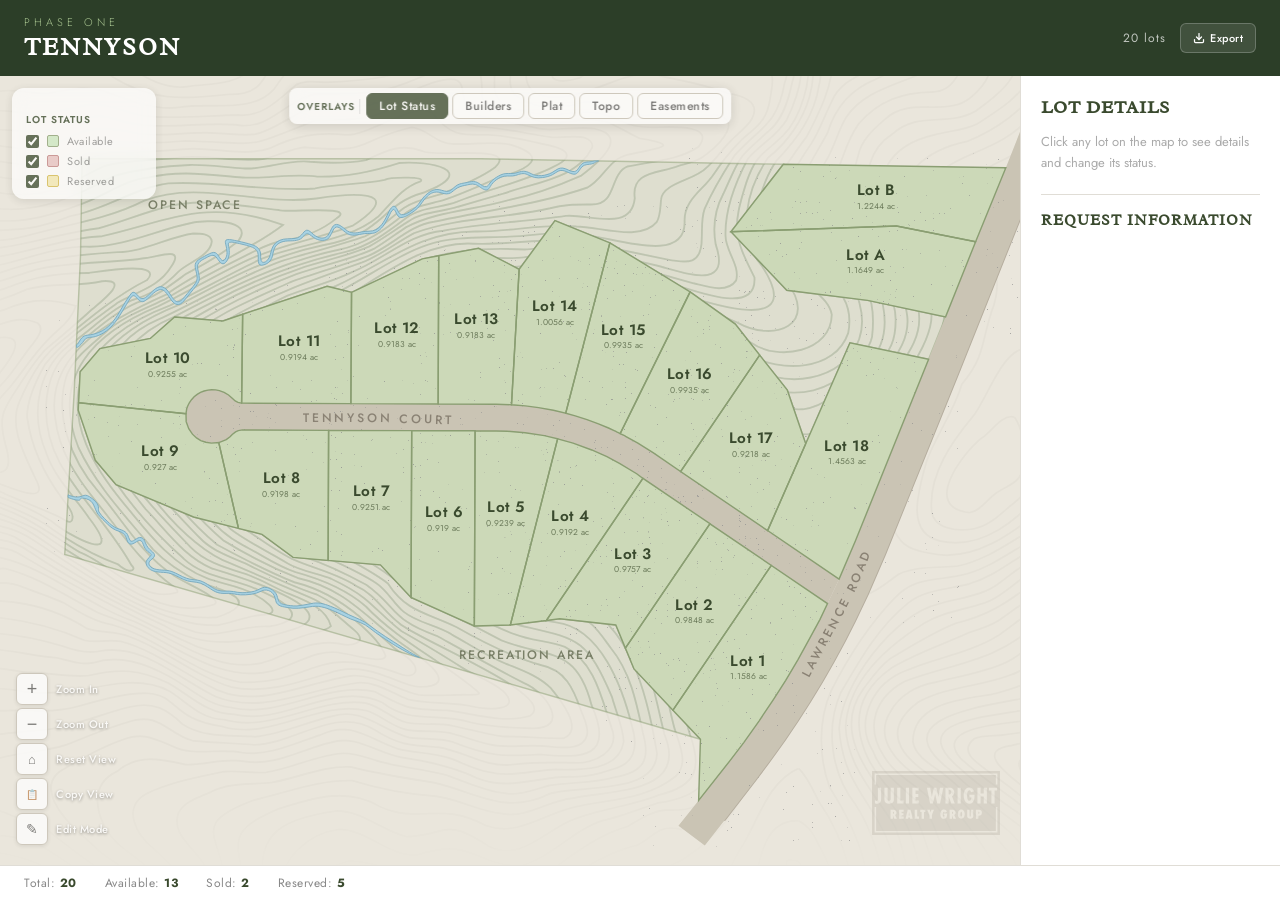
==== public/index.html @ 975196a0 "Move runtime files into public/, rename to index.html - All served files relocated to public/ (index" ====
<!DOCTYPE html>
<html lang="en">
<head>
<meta charset="UTF-8">
<meta name="viewport" content="width=device-width, initial-scale=1.0">
<title>Tennyson — Phase One</title>
<style id="map-styles"></style>
<style>
  @import url('https://fonts.googleapis.com/css2?family=Radley:ital@0;1&family=Jost:wght@300;400;500;600&display=swap');

  :root {
    --jwrg-primary: #3a4a2e;
    --jwrg-error: #dc2626;
    --jwrg-radius: 6px;
    --jwrg-font: 'Jost', sans-serif;
    --jwrg-display: 'Radley', serif;
  }
  * { margin: 0; padding: 0; box-sizing: border-box; }

  body {
    background: #f5f1eb;
    font-family: 'Jost', sans-serif;
    height: 100vh;
    display: flex;
    flex-direction: column;
    overflow: hidden;
  }

  header {
    background: #2c3e28;
    color: #fff;
    padding: 14px 24px;
    display: flex;
    align-items: center;
    justify-content: space-between;
    flex-shrink: 0;
    box-shadow: 0 2px 12px rgba(0,0,0,0.2);
  }
  header h2 {
    font-family: 'Jost', sans-serif;
    font-weight: 300;
    font-size: 11px;
    letter-spacing: 4px;
    color: #a8c490;
    text-transform: uppercase;
    margin-bottom: 2px;
  }
  header h1 {
    font-family: 'Radley', serif;
    font-weight: 700;
    font-size: 24px;
    letter-spacing: 2px;
    text-transform: uppercase;
  }
  header .meta {
    font-size: 12px;
    opacity: 0.7;
    letter-spacing: 1px;
  }

  .map-toolbar,
  #builder-legend,
  .zoom-controls,
  #plat-controls,
  #topo-controls {
    opacity: 0.75;
    transition: opacity 0.2s;
  }
  .map-toolbar:hover,
  #builder-legend:hover,
  .zoom-controls:hover,
  #plat-controls:hover,
  #topo-controls:hover {
    opacity: 1;
  }

  .map-toolbar {
    position: absolute;
    top: 12px;
    left: 50%;
    transform: translateX(-50%);
    display: flex;
    gap: 6px;
    align-items: center;
    background: rgba(255,255,255,0.92);
    backdrop-filter: blur(8px);
    -webkit-backdrop-filter: blur(8px);
    border-radius: 8px;
    padding: 5px 8px;
    gap: 4px;
    box-shadow: 0 2px 12px rgba(0,0,0,0.18);
    z-index: 10;
    white-space: nowrap;
  }
  .toolbar-title {
    font-size: 10px;
    font-weight: 600;
    letter-spacing: 1px;
    text-transform: uppercase;
    color: #3a4a2e;
    padding-right: 4px;
    border-right: 1px solid #ddd;
    margin-right: 2px;
  }
  .map-toolbar-sep {
    width: 1px;
    height: 20px;
    background: #ddd;
    margin: 0 2px;
  }
  .btn {
    padding: 3px 12px;
    border-radius: 6px;
    border: 1.5px solid #c5bfb2;
    background: #fff;
    cursor: pointer;
    font-size: 12px;
    font-weight: 500;
    font-family: 'Jost', sans-serif;
    letter-spacing: 0.5px;
    transition: all 0.15s;
    color: #555;
  }
  .btn:hover { border-color: #3a4a2e; color: #3a4a2e; }
  .btn.active { background: #3a4a2e; color: #fff; border-color: #3a4a2e; }
  .legend {
    display: flex;
    gap: 14px;
    margin-left: auto;
    align-items: center;
  }
  .legend-item {
    display: flex;
    align-items: center;
    gap: 5px;
    font-size: 11px;
    color: #888;
    letter-spacing: 0.5px;
  }
  .swatch {
    width: 14px;
    height: 14px;
    border-radius: 3px;
    border: 1px solid rgba(0,0,0,0.15);
    display: block;
    flex-shrink: 0;
  }

  .main { display: flex; flex: 1; overflow: hidden; height: 100vh; }

  .map-wrap {
    flex: 1;
    overflow: hidden;
    position: relative;
    background: #eae6dc;
  }
  svg#map-svg {
    display: block;
    width: 100%;
    height: 100%;
    cursor: grab;
  }
  svg#map-svg:active { cursor: grabbing; }


  .info-panel {
    width: 260px;
    background: #fff;
    border-left: 1px solid #e0ddd6;
    padding: 20px;
    overflow-y: auto;
    flex-shrink: 0;
  }
  .panel-title {
    font-family: 'Radley', serif;
    font-size: 18px;
    font-weight: 700;
    color: #3a4a2e;
    margin-bottom: 14px;
    letter-spacing: 1px;
    text-transform: uppercase;
  }
  .placeholder { color: #aaa; font-size: 13px; line-height: 1.6; }
  .lot-info { display: none; }
  .lot-info.show { display: block; }
  .info-row {
    display: flex;
    justify-content: space-between;
    align-items: center;
    padding: 8px 0;
    border-bottom: 1px solid #f0ede8;
    font-size: 13px;
  }
  .info-key { color: #999; font-size: 11px; text-transform: uppercase; letter-spacing: 1px; }
  .info-value { font-weight: 600; color: #3a4a2e; }
  .status-badge {
    display: inline-block;
    padding: 4px 12px;
    border-radius: 20px;
    font-size: 11px;
    font-weight: 600;
    margin: 12px 0;
    letter-spacing: 1px;
    text-transform: uppercase;
  }
  .badge-available { background: #d4edda; color: #1a6030; border: 1px solid #8a9e72; }
  .badge-sold { background: #f0d0d0; color: #7a1010; border: 1px solid #c08080; }
  .badge-reserved { background: #fff3cd; color: #7a5c00; border: 1px solid #d4b84a; }
  .status-btns { display: flex; gap: 6px; margin-top: 14px; flex-wrap: wrap; }
  .status-btn {
    padding: 6px 14px;
    font-size: 11px;
    cursor: pointer;
    border-radius: 16px;
    font-weight: 600;
    font-family: 'Jost', sans-serif;
    letter-spacing: 0.5px;
    transition: all 0.12s;
  }
  .status-btn-available { background: #d4edda; border: 1.5px solid #8a9e72; color: #1a6030; }
  .status-btn-available:hover { background: #b0d8b0; }
  .status-btn-sold { background: #f0d0d0; border: 1.5px solid #c08080; color: #7a1010; }
  .status-btn-sold:hover { background: #e0a0a0; }
  .status-btn-reserved { background: #fff3cd; border: 1.5px solid #d4b84a; color: #7a5c00; }
  .status-btn-reserved:hover { background: #f0e090; }

  .stats-bar {
    background: #fff;
    border-top: 1px solid #e0ddd6;
    padding: 8px 24px;
    display: flex;
    gap: 28px;
    font-size: 12px;
    color: #888;
    flex-shrink: 0;
    letter-spacing: 0.5px;
  }
  .stat-num { font-weight: 700; color: #3a4a2e; }

  .zoom-controls {
    position: absolute;
    bottom: 20px;
    left: 16px;
    display: flex;
    flex-direction: column;
    gap: 3px;
    z-index: 10;
  }
  .zoom-row {
    display: flex;
    align-items: center;
    gap: 8px;
  }
  .zoom-btn {
    width: 32px;
    height: 32px;
    border-radius: 6px;
    border: 1px solid #c5bfb2;
    background: #fff;
    font-size: 18px;
    cursor: pointer;
    display: flex;
    align-items: center;
    justify-content: center;
    box-shadow: 0 1px 4px rgba(0,0,0,0.12);
    color: #555;
    flex-shrink: 0;
  }
  .zoom-btn { transition: background 0.12s, border-color 0.12s, transform 0.1s; }
  .zoom-btn:hover { background: #f0f4e8; border-color: #3a4a2e; color: #3a4a2e; }
  .zoom-btn:active { transform: scale(0.85); }
  .zoom-lbl {
    font-family: 'Jost', sans-serif;
    font-size: 11px;
    font-weight: 500;
    letter-spacing: 0.5px;
    color: #fff;
    text-shadow: 0 1px 3px rgba(0,0,0,0.5);
    pointer-events: none;
    white-space: nowrap;
  }

  /* ── Edit mode UI buttons (HTML context only) ───────────────────── */
  #pick-elem-btn.active { background: #5a3a8e; border-color: #5a3a8e; color: #fff; }
  #edit-btn.active { background: #3a4a2e; border-color: #3a4a2e; color: #fff; }

  #edit-tools {
    display: none;
    position: absolute;
    top: 80px;
    right: 16px;
    background: rgba(255,255,255,0.97);
    border-radius: 8px;
    padding: 11px 13px;
    box-shadow: 0 2px 14px rgba(0,0,0,0.15);
    font-family: 'Jost', sans-serif;
    font-size: 11px;
    width: 168px;
    z-index: 20;
  }
  #edit-tools.open { display: block; }
  .edit-tools-title {
    font-size: 10px;
    font-weight: 600;
    letter-spacing: 1.5px;
    text-transform: uppercase;
    color: #3a4a2e;
    margin-bottom: 7px;
  }
  .edit-hint {
    color: #888;
    line-height: 1.5;
    margin-bottom: 9px;
    font-size: 10.5px;
  }
  .edit-hint b { color: #555; font-weight: 600; }
  .edit-tool-btn {
    width: 100%;
    margin-top: 5px;
    padding: 5px;
    font-size: 11px;
    cursor: pointer;
    border-radius: 4px;
    font-family: 'Jost', sans-serif;
    font-weight: 500;
    letter-spacing: 0.3px;
    border: 1px solid #c5bfb2;
    background: #f5f1eb;
    color: #444;
  }
  .edit-tool-btn:hover { background: #ede8e0; }
  .edit-tool-btn.primary { background: #3a4a2e; color: #fff; border-color: #3a4a2e; }
  .edit-tool-btn.primary:hover { background: #2c3e28; }

  /* CSS editor floating panel */
  #css-editor-panel {
    display: none;
    position: fixed;
    top: 16px;
    right: 204px;
    width: 340px;
    max-height: calc(100vh - 32px);
    overflow-y: auto;
    background: rgba(255,255,255,0.97);
    border-radius: 8px;
    padding: 12px 14px;
    box-shadow: 0 2px 16px rgba(0,0,0,0.18);
    font-family: 'Jost', sans-serif;
    font-size: 11px;
    z-index: 25;
    flex-direction: column;
    gap: 8px;
  }
  #css-editor-panel.open { display: flex; }
  #css-editor-panel .panel-header {
    display: flex;
    justify-content: space-between;
    align-items: center;
  }
  #css-editor-panel .panel-close-btn {
    background: none; border: none; cursor: pointer;
    font-size: 18px; color: #999; padding: 0; line-height: 1;
  }
  #css-editor-panel .panel-close-btn:hover { color: #333; }
  /* ── Syntax-highlighted code editor (overlay technique) ─────────── */
  .code-editor-wrap {
    position: relative;
    border: 1px solid #c5bfb2;
    border-radius: 4px;
    background: #faf9f6;
  }
  .code-editor-wrap:focus-within { border-color: #3a4a2e; background: #fff; }
  .code-highlight {
    position: absolute;
    top: 0; left: 0; right: 0; bottom: 0;
    font-family: 'Courier New', monospace;
    font-size: 11px;
    line-height: 1.5;
    white-space: pre-wrap;
    word-wrap: break-word;
    overflow-wrap: break-word;
    overflow: hidden;
    pointer-events: none;
    box-sizing: border-box;
    color: #333;
    border-radius: 4px;
    z-index: 0;
  }
  #css-editor-highlight    { padding: 7px; }
  #elem-style-highlight    { padding: 5px 6px; }
  #css-editor-ta {
    font-family: 'Courier New', monospace;
    font-size: 11px;
    padding: 7px;
    resize: none;
    overflow: hidden;
    color: transparent;
    caret-color: #333;
    background: transparent;
    border: none;
    outline: none;
    line-height: 1.5;
    min-height: 260px;
    width: 100%;
    box-sizing: border-box;
    position: relative;
    z-index: 1;
  }
  #css-editor-ta::placeholder,
  .elem-field-ta::placeholder { color: #aaa; }
  #css-editor-panel .panel-actions { display: flex; gap: 5px; }
  #css-editor-panel .panel-actions .edit-tool-btn { flex: 1; margin-top: 0; }

  /* Element style popover */
  #elem-style-popover {
    display: none;
    position: fixed;
    background: rgba(255,255,255,0.97);
    border-radius: 8px;
    padding: 10px 12px;
    box-shadow: 0 2px 16px rgba(0,0,0,0.22);
    font-family: 'Jost', sans-serif;
    font-size: 11px;
    z-index: 30;
    width: 290px;
    gap: 7px;
    flex-direction: column;
  }
  #elem-style-popover.open { display: flex; }
  #elem-style-popover .popover-header {
    display: flex; justify-content: space-between; align-items: center;
  }
  #elem-style-popover .popover-tag {
    font-size: 10px; font-weight: 600; letter-spacing: 1px;
    text-transform: uppercase; color: #3a4a2e;
  }
  #elem-style-popover .popover-close {
    background: none; border: none; cursor: pointer;
    font-size: 18px; color: #999; padding: 0; line-height: 1;
  }
  #elem-style-popover .popover-close:hover { color: #333; }
  .elem-field-row {
    display: flex;
    align-items: center;
    gap: 6px;
  }
  .elem-field-row--top { align-items: flex-start; }
  .elem-field-lbl {
    font-size: 10px; font-weight: 600; color: #888; font-family: monospace;
    width: 30px; flex-shrink: 0; text-align: right;
  }
  .elem-field-input {
    flex: 1;
    font-family: 'Courier New', monospace;
    font-size: 11px;
    border: 1px solid #c5bfb2;
    border-radius: 4px;
    padding: 4px 6px;
    color: #333;
    background: #faf9f6;
    box-sizing: border-box;
    min-width: 0;
  }
  .elem-field-input:focus { outline: none; border-color: #3a4a2e; background: #fff; }
  .elem-field-ta {
    flex: 1;
    font-family: 'Courier New', monospace;
    font-size: 11px;
    padding: 5px 6px;
    resize: none;
    overflow: hidden;
    min-height: 56px;
    color: transparent;
    caret-color: #333;
    line-height: 1.5;
    background: transparent;
    border: none;
    outline: none;
    box-sizing: border-box;
    min-width: 0;
    position: relative;
    z-index: 1;
    width: 100%;
  }
  #elem-style-popover .panel-actions { display: flex; gap: 5px; }
  #elem-style-popover .panel-actions .edit-tool-btn { flex: 1; margin-top: 0; }

  /* ── Per-class CSS editors in style popover ─────────────────────── */
  #elem-cls-editors { display: flex; flex-direction: column; gap: 5px; }
  .cls-editor-section { display: flex; flex-direction: column; gap: 2px; }
  .cls-editor-header {
    font-size: 10px; font-weight: 600; color: #5a3e8a; font-family: monospace;
    padding-left: 2px; letter-spacing: 0;
  }
  .cls-editor-section .code-editor-wrap { min-width: 0; }

  /* ── Draggable panel headers ────────────────────────────────────── */
  #css-editor-panel .panel-header,
  #elem-style-popover .popover-header {
    cursor: grab;
    user-select: none;
  }
  #css-editor-panel .panel-header:active,
  #elem-style-popover .popover-header:active { cursor: grabbing; }

  /* ── CSS syntax token colors ─────────────────────────────────────
     Rules here must NOT change font-size, font-weight, font-style, padding,
     or letter-spacing — any metric change mis-aligns the highlight overlay
     with the transparent textarea above it, breaking cursor detection.    */
  .css-tok-selector { color: #5a3e8a; }
  .css-tok-prop     { color: #0066aa; }
  .css-tok-punct    { color: #777; }
  .css-tok-comment  { color: #999; }
  /* Color chip: background + border-radius only — zero layout impact */
  .css-color-chip {
    border-radius: 3px;
    box-shadow: inset 0 0 0 1px rgba(0,0,0,0.18);
  }
  /* In the read-only computed-style display (plain <div>, no overlay),
     decorative weight/style changes are fine. */
  .elem-computed-display .css-tok-selector { font-weight: 600; }
  .elem-computed-display .css-tok-comment  { font-style: italic; }
  .elem-computed-display .css-color-chip   { padding: 1px 5px; font-size: 10px; font-weight: 600; }

  /* ── Element computed style display ────────────────────────────── */
  .elem-computed-display {
    flex: 1;
    font-family: 'Courier New', monospace;
    font-size: 10px;
    line-height: 1.5;
    color: #666;
    background: #f4f2ee;
    border: 1px solid #d8d2c8;
    border-radius: 4px;
    padding: 4px 6px;
    white-space: pre-wrap;
    word-break: break-all;
    min-width: 0;
    max-height: 80px;
    overflow-y: auto;
  }
  .elem-computed-display:empty { display: none; }

  /* ── Color picker ──────────────────────────────────────────────── */
  #color-picker-popup {
    display: none;
    position: fixed;
    z-index: 50;
    background: rgba(255,255,255,0.98);
    border-radius: 8px;
    box-shadow: 0 4px 24px rgba(0,0,0,0.28);
    padding: 10px;
    flex-direction: column;
    gap: 7px;
    width: 216px;
    font-family: 'Jost', sans-serif;
    font-size: 11px;
  }
  #color-picker-popup.open { display: flex; }
  #cp-gradient { display: block; border-radius: 4px; cursor: crosshair; width: 196px; height: 148px; }
  #cp-hue, #cp-alpha { display: block; border-radius: 3px; cursor: pointer; width: 196px; height: 14px; }
  .cp-row { display: flex; align-items: center; gap: 7px; }
  .cp-swatch-wrap {
    width: 26px; height: 26px; border-radius: 4px; flex-shrink: 0;
    border: 1px solid #c5bfb2; position: relative; overflow: hidden;
    background-image: linear-gradient(45deg,#ccc 25%,#fff 25%,#fff 50%,#ccc 50%,#ccc 75%,#fff 75%);
    background-size: 8px 8px;
  }
  #cp-swatch { position: absolute; inset: 0; }
  #cp-hex-input {
    flex: 1; font-family: 'Courier New', monospace; font-size: 12px;
    border: 1px solid #c5bfb2; border-radius: 4px; padding: 4px 6px; color: #333;
    min-width: 0;
  }
  #cp-hex-input:focus { outline: none; border-color: #3a4a2e; }
  #cp-alpha-val {
    width: 36px; font-family: monospace; font-size: 11px; text-align: center;
    border: 1px solid #c5bfb2; border-radius: 4px; padding: 3px 4px; color: #333;
  }
  #cp-alpha-val:focus { outline: none; border-color: #3a4a2e; }
  #cp-strip-label { font-size: 9px; color: #999; letter-spacing: 0.5px; }
  .cp-actions { display: flex; gap: 5px; }
  .cp-actions .edit-tool-btn { flex: 1; margin-top: 0; }
  /* Highlight color swatches in textareas (visual hint) */
  .cp-has-color { cursor: pointer; }

  .export-note { font-size: 11px; color: #bbb; margin-top: 20px; line-height: 1.5; }

  /* ── Elements panel ─────────────────────────────────────────────── */
  #elem-panel {
    display: none;
    position: fixed;
    top: 16px;
    left: 16px;
    width: 280px;
    height: 420px;
    min-width: 180px;
    min-height: 160px;
    max-width: calc(100vw - 32px);
    max-height: calc(100vh - 32px);
    overflow: hidden;
    background: rgba(255,255,255,0.97);
    border-radius: 8px;
    box-shadow: 0 2px 16px rgba(0,0,0,0.18);
    font-family: 'Jost', sans-serif;
    font-size: 11px;
    z-index: 25;
    flex-direction: column;
  }
  .ep-resize-e, .ep-resize-s, .ep-resize-se {
    position: absolute;
    z-index: 1;
  }
  .ep-resize-e {
    top: 8px; right: 0; bottom: 8px; width: 5px;
    cursor: ew-resize;
  }
  .ep-resize-s {
    bottom: 0; left: 8px; right: 8px; height: 5px;
    cursor: ns-resize;
  }
  .ep-resize-se {
    right: 0; bottom: 0; width: 12px; height: 12px;
    cursor: se-resize;
  }
  .ep-resize-se::after {
    content: '';
    position: absolute;
    right: 3px; bottom: 3px;
    width: 6px; height: 6px;
    border-right: 2px solid #bbb;
    border-bottom: 2px solid #bbb;
    border-radius: 1px;
  }
  #elem-panel.open { display: flex; }
  #elem-panel .panel-header {
    display: flex;
    justify-content: space-between;
    align-items: center;
    padding: 10px 12px 8px;
    border-bottom: 1px solid #e8e4dc;
    cursor: grab;
    user-select: none;
    flex-shrink: 0;
  }
  #elem-panel .panel-header:active { cursor: grabbing; }
  #elem-panel .panel-close-btn {
    background: none; border: none; cursor: pointer;
    font-size: 18px; color: #999; padding: 0; line-height: 1;
  }
  #elem-panel .panel-close-btn:hover { color: #333; }
  #elem-panel-list {
    overflow-y: auto;
    flex: 1;
    padding: 3px 0;
  }
  .ep-row {
    display: flex;
    align-items: center;
    gap: 1px;
    padding: 2px 4px 2px 0;
    cursor: default;
    border-radius: 3px;
    min-height: 22px;
  }
  .ep-row:hover { background: #f0f4e8; }
  .ep-row.ep-selected { background: #e0edcc; }
  .ep-row.ep-hidden-row { opacity: 0.45; }
  .ep-toggle {
    width: 14px;
    height: 14px;
    display: flex;
    align-items: center;
    justify-content: center;
    cursor: pointer;
    flex-shrink: 0;
    font-size: 8px;
    color: #888;
    border-radius: 2px;
    user-select: none;
    border: none;
    background: none;
    padding: 0;
  }
  .ep-toggle:hover { background: #ddd; }
  .ep-cb {
    width: 11px;
    height: 11px;
    flex-shrink: 0;
    accent-color: #5a3a8e;
    cursor: pointer;
    margin: 0 1px;
  }
  .ep-label {
    flex: 1;
    min-width: 0;
    overflow: hidden;
    text-overflow: ellipsis;
    white-space: nowrap;
    font-size: 11px;
    color: #333;
    cursor: pointer;
    padding: 1px 3px;
    border-radius: 2px;
  }
  .ep-label:hover { color: #1a3010; }
  .ep-tag { color: #999; font-size: 10px; }
  .ep-eid { color: #5a3e8a; font-weight: 600; }
  .ep-cls { color: #0066aa; }
  .ep-vis {
    width: 18px;
    height: 18px;
    display: flex;
    align-items: center;
    justify-content: center;
    cursor: pointer;
    flex-shrink: 0;
    border-radius: 3px;
    font-size: 12px;
    color: #bbb;
    border: none;
    background: none;
    padding: 0;
    line-height: 1;
  }
  .ep-vis:hover { background: #e8e4dc; color: #333; }
  .ep-actions {
    display: flex;
    gap: 0;
    flex-shrink: 0;
    opacity: 0;
    transition: opacity 0.1s;
  }
  .ep-row:hover .ep-actions { opacity: 1; }
  .ep-act-btn {
    width: 18px;
    height: 18px;
    display: flex;
    align-items: center;
    justify-content: center;
    cursor: pointer;
    border-radius: 3px;
    font-size: 11px;
    color: #999;
    border: none;
    background: none;
    padding: 0;
    flex-shrink: 0;
    line-height: 1;
  }
  .ep-act-btn:hover { background: #e8e4dc; color: #333; }
  .ep-act-btn.ep-del:hover { background: #f0d0d0; color: #9a1010; }
  #elem-panel-toolbar {
    display: flex;
    gap: 4px;
    padding: 6px 10px;
    border-top: 1px solid #e8e4dc;
    flex-shrink: 0;
  }
  #elem-panel-toolbar .edit-tool-btn {
    flex: 1;
    margin-top: 0;
    font-size: 10px;
    padding: 4px 4px;
  }

  /* Topo overlay */
  #topo-controls {
    display: none;
    position: absolute;
    bottom: 70px;
    left: 16px;
    background: rgba(255,255,255,0.96);
    border: 1px solid #c5bfb2;
    border-radius: 8px;
    padding: 10px 14px;
    z-index: 20;
    min-width: 210px;
    box-shadow: 0 2px 8px rgba(0,0,0,0.15);
    font-size: 13px;
    color: #333;
  }
  #topo-controls .ctrl-title { font-weight: 600; margin-bottom: 8px; font-size: 12px; color: #3a4a2e; text-transform: uppercase; letter-spacing: 0.5px; }
  #topo-controls label { display: flex; justify-content: space-between; align-items: center; margin-bottom: 5px; gap: 8px; }
  #topo-controls span.lbl { min-width: 60px; }
  #topo-controls input[type=range] { flex: 1; }
  #topo-controls .val { min-width: 36px; text-align: right; color: #555; }
  .btn-topo-overlay.active { background: #3a4a2e; color: #fff; border-color: #2a3a1e; }

  /* Plat overlay */
  #plat-controls {
    display: none;
    position: absolute;
    bottom: 70px;
    left: 16px;
    background: rgba(255,255,255,0.96);
    border: 1px solid #c5bfb2;
    border-radius: 8px;
    padding: 10px 14px;
    z-index: 20;
    min-width: 210px;
    box-shadow: 0 2px 8px rgba(0,0,0,0.15);
    font-size: 13px;
    color: #333;
  }
  #plat-controls .ctrl-title { font-weight: 600; margin-bottom: 8px; font-size: 12px; color: #3a4a2e; text-transform: uppercase; letter-spacing: 0.5px; }
  #plat-controls label { display: flex; justify-content: space-between; align-items: center; margin-bottom: 5px; gap: 8px; }
  #plat-controls span.lbl { min-width: 60px; }
  #plat-controls input[type=range] { flex: 1; }
  #plat-controls .val { min-width: 36px; text-align: right; color: #555; }
  .btn-overlay.active { background: #3a4a2e; color: #fff; border-color: #2a3a1e; }


  #builder-legend {
    display: none;
    position: absolute;
    top: 12px;
    left: 12px;
    background: rgba(255,255,255,0.92);
    backdrop-filter: blur(8px);
    -webkit-backdrop-filter: blur(8px);
    border-radius: 12px;
    box-shadow: 0 2px 10px rgba(0,0,0,0.14);
    padding: 10px 14px;
    z-index: 10;
    flex-direction: column;
    gap: 5px;
    font-size: 12px;
    color: #555;
    letter-spacing: 0.3px;
    min-width: 140px;
  }
  .legend-title {
    font-size: 10px;
    font-weight: 600;
    letter-spacing: 1px;
    text-transform: uppercase;
    color: #3a4a2e;
    margin-bottom: 2px;
  }
  .legend-overlay-item {
    display: flex;
    align-items: center;
    gap: 6px;
    cursor: pointer;
    user-select: none;
  }
  .legend-overlay-item:hover { color: #3a4a2e; }
  .legend-overlay-item input[type=checkbox] { cursor: pointer; accent-color: #3a4a2e; }
  #builder-list {
    display: flex;
    flex-direction: column;
    gap: 4px;
    overflow: hidden;
    max-height: 0;
    margin-top: 0;
    padding-top: 0;
    border-top: none;
  }
  #builder-list.open {
    max-height: 300px;
    margin-top: 0;
    padding-top: 0;
  }
  #status-list {
    display: none;
    flex-direction: column;
    gap: 4px;
  }
  #status-list.open {
    display: flex;
    padding-top: 6px;
    margin-top: 3px;
  }
  #builder-list.open + #status-list.open {
    border-top: 1px solid #e0ddd6;
  }
  .status-swatch { display:inline-block; width:12px; height:12px; border-radius:2px; border:1px solid #aaa; vertical-align:middle; flex-shrink:0; }
  .available-swatch { background: #cce8c2; border-color: #8a9e72; }
  .sold-swatch      { background: #e8c2c2; border-color: #c08080; }
  .reserved-swatch  { background: #f5e8b0; border-color: #d4b84a; }
  #builder-legend .legend-item {
    display: flex;
    gap: 8px;
    cursor: pointer;
    align-items: center;
    user-select: none;
  }
  #builder-legend .legend-item:hover { color: #3a4a2e; }
  #builder-legend .legend-item input[type=checkbox] { cursor: pointer; accent-color: #3a4a2e; }

  .builder-block {
    margin-top: 14px;
    padding: 10px 12px;
    background: #f8f6f2;
    border-radius: 6px;
    border: 1px solid #e0ddd6;
    font-size: 12px;
    line-height: 1.7;
  }
  .builder-block .b-name { font-weight: 600; color: #3a4a2e; font-size: 20px; margin-bottom: 2px; }
  .builder-block .b-contact { color: #666; font-size: 11px; }
  .builder-block .b-contact a { color: #3a4a2e; text-decoration: none; }
  .builder-block .b-contact a:hover { text-decoration: underline; }

  /* JWRG Form theming */
  .info-panel .form-section {
    margin-top: 20px;
    padding-top: 16px;
    border-top: 1px solid #e0ddd6;
  }
  .info-panel .form-section-title {
    font-family: 'Radley', serif;
    font-size: 15px;
    font-weight: 700;
    color: #3a4a2e;
    margin-bottom: 10px;
    letter-spacing: 1px;
    text-transform: uppercase;
  }
  .info-panel .jwrg-form { font-size: 13px; }
  .info-panel .jwrg-field label { font-size: 11px; text-transform: uppercase; letter-spacing: 0.5px; color: #999; }
  .info-panel .jwrg-field input,
  .info-panel .jwrg-field textarea,
  .info-panel .jwrg-field select {
    font-size: 13px;
    font-family: 'Jost', sans-serif;
  }
  .info-panel .jwrg-submit {
    font-family: 'Jost', sans-serif;
    font-size: 12px;
    font-weight: 600;
    letter-spacing: 0.5px;
    text-transform: uppercase;
  }
/* JWRG Watermark */
  .jwrg-watermark {
    position: absolute;
    bottom: 24px;
    right: 20px;
    z-index: 5;
    pointer-events: none;
    opacity: 0.18;
    width: 128px;
  }
  .jwrg-watermark img { width: 100%; height: auto; filter: url(#logo-color-tint); }

  /* Close button for bottom sheet */
  .panel-close {
    display: none;
    position: absolute;
    top: 8px;
    right: 12px;
    background: none;
    border: none;
    font-size: 24px;
    color: #999;
    cursor: pointer;
    padding: 4px 8px;
    line-height: 1;
  }
  .panel-close:hover { color: #3a4a2e; }

  /* ── Mobile ────────────────────────────────────── */
  @media (max-width: 768px) {
    body { overflow: hidden; }

    header { padding: 10px 16px; }
    header h1 { font-size: 20px; }
    header h2 { font-size: 10px; letter-spacing: 3px; }
    header .meta { font-size: 11px; }

    .map-toolbar {
      top: 8px;
      gap: 4px;
      padding: 5px 8px;
      max-width: calc(100vw - 16px);
      flex-wrap: wrap;
      justify-content: center;
      border-radius: 16px;
    }
    .btn {
      padding: 6px 10px;
      font-size: 11px;
    }
    #builder-legend {
      top: 8px;
      left: 8px;
      font-size: 11px;
      padding: 8px 10px;
    }
    #builder-legend .legend-item { font-size: 11px; }

    .main { flex-direction: column; position: relative; }

    .map-wrap { flex: 1; min-height: 0; }

    .info-panel {
      position: absolute;
      bottom: 0;
      left: 0;
      right: 0;
      width: 100%;
      max-height: 55vh;
      border-left: none;
      border-top: 1px solid #e0ddd6;
      border-radius: 16px 16px 0 0;
      box-shadow: 0 -4px 20px rgba(0,0,0,0.15);
      padding: 16px 20px 20px;
      overflow-y: auto;
      z-index: 30;
      transform: translateY(100%);
      transition: transform 0.3s ease;
    }
    .info-panel.sheet-open {
      transform: translateY(0);
    }
    .info-panel .panel-close { display: block; }

    /* Drag handle for bottom sheet */
    .info-panel::before {
      content: '';
      display: block;
      width: 36px;
      height: 4px;
      background: #ccc;
      border-radius: 2px;
      margin: 0 auto 12px;
    }

    .zoom-controls { bottom: 14px; left: 10px; }
    .zoom-btn { width: 44px; height: 44px; font-size: 22px; }
    .zoom-lbl { display: none; }

    #plat-controls, #topo-controls {
      bottom: auto;
      top: 10px;
      left: 10px;
      max-width: calc(100vw - 20px);
      font-size: 12px;
    }

    .stats-bar {
      padding: 6px 12px;
      gap: 12px;
      font-size: 11px;
      justify-content: center;
    }

    .jwrg-watermark { width: 80px; bottom: 16px; right: 12px; }
  }

  #map-svg-container {
    width: 100%;
    height: 100%;
  }

  /* ── Header action buttons ──────────────────────────────────── */
  .header-right {
    display: flex;
    align-items: center;
    gap: 14px;
  }
  .header-btn {
    display: flex;
    align-items: center;
    gap: 5px;
    padding: 6px 12px;
    background: rgba(255,255,255,0.10);
    border: 1px solid rgba(255,255,255,0.22);
    border-radius: 6px;
    color: #fff;
    font-family: 'Jost', sans-serif;
    font-size: 11px;
    font-weight: 500;
    letter-spacing: 0.5px;
    cursor: pointer;
    transition: background 0.15s, border-color 0.15s;
    flex-shrink: 0;
  }
  .header-btn:hover {
    background: rgba(255,255,255,0.20);
    border-color: rgba(255,255,255,0.40);
  }

  /* ── Export modal ────────────────────────────────────────────── */
  #export-modal {
    display: none;
    position: fixed;
    inset: 0;
    z-index: 1000;
    align-items: center;
    justify-content: center;
  }
  #export-modal.open { display: flex; }
  #export-backdrop {
    position: absolute;
    inset: 0;
    background: rgba(0,0,0,0.45);
  }
  #export-dialog {
    position: relative;
    background: #fff;
    border-radius: 12px;
    padding: 26px 26px 20px;
    width: 360px;
    max-width: calc(100vw - 32px);
    box-shadow: 0 8px 40px rgba(0,0,0,0.28);
  }
  .exp-title {
    font-family: 'Radley', serif;
    font-size: 17px;
    font-weight: 700;
    color: #3a4a2e;
    margin-bottom: 18px;
    letter-spacing: 1px;
    text-transform: uppercase;
  }
  .exp-close {
    position: absolute;
    top: 12px;
    right: 14px;
    background: none;
    border: none;
    font-size: 22px;
    color: #bbb;
    cursor: pointer;
    line-height: 1;
    padding: 2px 6px;
  }
  .exp-close:hover { color: #555; }
  .exp-lbl {
    font-size: 10px;
    font-weight: 600;
    letter-spacing: 1px;
    text-transform: uppercase;
    color: #999;
    margin-bottom: 7px;
  }
  .exp-fmt-row, .exp-bg-row { display: flex; gap: 5px; margin-bottom: 16px; }
  .exp-fmt-btn, .exp-bg-btn {
    padding: 4px 13px;
    border-radius: 5px;
    border: 1.5px solid #c5bfb2;
    background: #fff;
    cursor: pointer;
    font-size: 12px;
    font-weight: 600;
    font-family: 'Jost', sans-serif;
    letter-spacing: 0.5px;
    color: #666;
    transition: all 0.13s;
  }
  .exp-fmt-btn:hover, .exp-bg-btn:hover { border-color: #3a4a2e; color: #3a4a2e; }
  .exp-fmt-btn.active, .exp-bg-btn.active { background: #3a4a2e; color: #fff; border-color: #3a4a2e; }
  .exp-bg-btn[disabled] { opacity: 0.35; cursor: not-allowed; pointer-events: none; }
  #exp-res-section { margin-bottom: 14px; }
  .exp-res-row { display: flex; align-items: center; gap: 9px; }
  .exp-res-row label { font-size: 12px; color: #555; white-space: nowrap; }
  .exp-res-row input[type=number] {
    width: 82px;
    padding: 5px 8px;
    border: 1.5px solid #c5bfb2;
    border-radius: 5px;
    font-size: 13px;
    font-family: 'Jost', sans-serif;
    color: #333;
  }
  .exp-res-row input[type=number]:focus { outline: none; border-color: #3a4a2e; }
  .exp-res-hint { font-size: 11px; color: #bbb; }
  .exp-bw-row { display: flex; align-items: center; gap: 18px; margin-bottom: 18px; margin-top: 14px; }
  .exp-bw-row label {
    font-size: 13px;
    color: #555;
    cursor: pointer;
    display: flex;
    align-items: center;
    gap: 7px;
  }
  .exp-bw-row input[type=checkbox] { cursor: pointer; accent-color: #3a4a2e; width: 14px; height: 14px; }
  .exp-actions { display: flex; justify-content: flex-end; gap: 8px; }
  .exp-cancel {
    padding: 7px 16px;
    border-radius: 6px;
    border: 1.5px solid #c5bfb2;
    background: #fff;
    cursor: pointer;
    font-size: 12px;
    font-family: 'Jost', sans-serif;
    color: #666;
  }
  .exp-cancel:hover { border-color: #888; }
  .exp-go {
    padding: 7px 20px;
    border-radius: 6px;
    border: none;
    background: #3a4a2e;
    cursor: pointer;
    font-size: 12px;
    font-family: 'Jost', sans-serif;
    font-weight: 600;
    color: #fff;
    transition: background 0.13s;
    min-width: 96px;
  }
  .exp-go:hover { background: #2c3e28; }
  .exp-go:disabled { background: #aaa; cursor: not-allowed; }

  @media (max-width: 768px) {
    .header-btn span { display: none; }
    .header-btn { padding: 6px 10px; gap: 0; }
  }

</style>
</head>
<body>

<!-- Shared SVG filter definitions — referenced by lot polygons in the injected map SVG.
     Kept here (not in tennyson-map.svg) so visual-effect logic lives with the HTML/JS. -->
<svg id="svg-filter-defs" style="display:none" aria-hidden="true" xmlns="http://www.w3.org/2000/svg">
  <defs>
    <!-- Grainy inner glow: soft-light grain overlaid on smooth blurry gradient -->
    <filter id="grainy-inner-glow" x="-20%" y="-20%" width="140%" height="140%" color-interpolation-filters="sRGB">
      <!-- 1. Smooth inner glow: warm color bleeds inward from lot edges -->
      <feFlood flood-color="#6a8a52" flood-opacity=".5" result="glowColor"/>
      <feComposite in="glowColor" in2="SourceAlpha" operator="out" result="outerFill"/>
      <feGaussianBlur in="outerFill" stdDeviation="10" result="blurredOuter"/>
      <feComposite in="blurredOuter" in2="SourceAlpha" operator="in" result="innerGlow"/>
      <!-- 2. Fractal grain: desaturated, then contrast-compressed toward 50% gray
               so soft-light blending stays subtle (slope=0.25 → ±12.5% deviation from neutral) -->
      <feTurbulence type="fractalNoise" baseFrequency="3" numOctaves="1" stitchTiles="stitch" result="noise"/>
      <feColorMatrix in="noise" type="saturate" values="0" result="grainRaw"/>
      <feComponentTransfer in="grainRaw" result="grain">
        <feFuncR type="linear" slope="0.25" intercept="0.375"/>
        <feFuncG type="linear" slope="0.25" intercept="0.375"/>
        <feFuncB type="linear" slope="0.25" intercept="0.375"/>
      </feComponentTransfer>
      <!-- 3. Soft-light blend: grain textures the glow color without destroying the
               smooth gradient. 50% gray = no change; brighter = lightens; darker = darkens -->
      <feBlend in="innerGlow" in2="grain" mode="soft-light" result="texturedGlow"/>
      <!-- 4. Threshold: determine dot positions from grain luminance + innerGlow
               grainAlpha + 3×innerGlow − 1.0 → positive where both are high (edges + bright grain) -->
      <feColorMatrix in="grainRaw" type="luminanceToAlpha" result="grainAlpha"/>
      <feComposite in="grainAlpha" in2="innerGlow" operator="arithmetic"
                   k1="0" k2="1" k3="2" k4="-0.7" result="combined"/>
      <feComponentTransfer in="combined" result="densityMap">
        <feFuncA type="linear" slope="100"/>
      </feComponentTransfer>
      <!-- 5. Clip the soft-light colored glow to the thresholded dot positions -->
      <feComposite in="texturedGlow" in2="densityMap" operator="in" result="grainyGlow"/>
      <!-- 6. Layer over original lot fill -->
      <feMerge>
        <feMergeNode in="SourceGraphic"/>
        <feMergeNode in="grainyGlow"/>
      </feMerge>
    </filter>
    <!-- Builder-colored glow variants injected here by createBuilderGlowFilters() -->
  </defs>
</svg>

<header>
  <div>
    <h2>Phase One</h2>
    <h1>Tennyson</h1>
  </div>
  <div class="header-right">
    <div class="meta">20 lots</div>
    <button class="header-btn" onclick="openSaveAsModal()" title="Export map">
      <svg width="12" height="12" viewBox="0 0 24 24" fill="none" stroke="currentColor" stroke-width="2.5" stroke-linecap="round" stroke-linejoin="round"><path d="M21 15v4a2 2 0 01-2 2H5a2 2 0 01-2-2v-4"/><polyline points="7 10 12 15 17 10"/><line x1="12" y1="15" x2="12" y2="3"/></svg>
      <span>Export</span>
    </button>
  </div>
</header>

<div class="main">
  <div class="map-wrap" id="map-wrap">
    <div class="map-toolbar">
      <span class="toolbar-title">Overlays</span>
      <button class="btn active" id="btn-ov-status"   onclick="toggleLotStatusOverlay()">Lot Status</button>
      <button class="btn"        id="btn-ov-builders"  onclick="toggleBuilderOverlay()">Builders</button>
      <button class="btn"        id="btn-ov-plat"      onclick="togglePlatOverlay()">Plat</button>
      <button class="btn"        id="btn-ov-topo"      onclick="toggleTopoOverlay()">Topo</button>
      <button class="btn"        id="btn-ov-easements" onclick="toggleEasementOverlay()">Easements</button>
    </div>
    <div id="builder-legend">
      <div id="builder-list"></div>
      <div id="status-list"></div>
    </div>
    <div class="zoom-controls">
      <div class="zoom-row"><button class="zoom-btn" title="Zoom in" onclick="adjustZoom(1.25)">+</button><span class="zoom-lbl">Zoom In</span></div>
      <div class="zoom-row"><button class="zoom-btn" title="Zoom out" onclick="adjustZoom(0.8)">&minus;</button><span class="zoom-lbl">Zoom Out</span></div>
      <div class="zoom-row"><button class="zoom-btn" title="Reset view" onclick="resetView()" style="font-size:13px">&#8962;</button><span class="zoom-lbl">Reset View</span></div>
      <div class="zoom-row"><button class="zoom-btn" id="copy-view-btn" title="Copy current view" onclick="copyView()" style="font-size:10px">&#128203;</button><span class="zoom-lbl">Copy View</span></div>
      <div class="zoom-row"><button class="zoom-btn" id="edit-btn" title="Edit mode" onclick="toggleEditMode()" style="font-size:14px">&#9998;</button><span class="zoom-lbl">Edit Mode</span></div>
    </div>

    <!-- Edit mode tools panel -->
    <div id="edit-tools">
      <div class="edit-tools-title">Edit Mode</div>
      <div class="edit-hint"><b>Drag</b> labels to reposition.<br><b>Click</b> a lot to cycle status.</div>
      <button class="edit-tool-btn" id="pick-elem-btn" onclick="toggleStylePicker()">&#9654; Pick Element Style</button>
      <button class="edit-tool-btn" onclick="openCSSEditor()">Edit Map CSS</button>
      <button class="edit-tool-btn" onclick="openElemPanel()">&#9776; Elements</button>
      <button class="edit-tool-btn" onclick="resetAllLabels()">Reset Label Positions</button>
      <button class="edit-tool-btn primary" onclick="copyEditChanges()">Copy Changes</button>
      <button class="edit-tool-btn primary" id="save-files-btn" onclick="saveToFiles()" style="display:none">Save to Files</button>
    </div>

    <!-- CSS editor floating panel -->
    <div id="css-editor-panel">
      <div class="panel-header">
        <div class="edit-tools-title" style="margin:0">Map CSS</div>
        <button class="panel-close-btn" onclick="closeCSSEditor()">&times;</button>
      </div>
      <div class="code-editor-wrap">
        <div class="code-highlight" id="css-editor-highlight"></div>
        <textarea id="css-editor-ta" spellcheck="false"></textarea>
      </div>
      <div class="panel-actions">
        <button class="edit-tool-btn" onclick="resetCSSOverride()">Reset</button>
        <button class="edit-tool-btn" onclick="copyCSSOverride()">Copy</button>
        <button class="edit-tool-btn primary" onclick="applyCSSOverride()">Apply</button>
      </div>
    </div>

    <!-- Per-element inline style popover -->
    <div id="elem-style-popover">
      <div class="popover-header">
        <span class="popover-tag" id="elem-style-label">Element</span>
        <button class="popover-close" onclick="closeElemStylePopover()">&times;</button>
      </div>
      <div class="elem-field-row">
        <label class="elem-field-lbl">id</label>
        <input id="elem-style-id" class="elem-field-input" type="text" spellcheck="false" placeholder="none">
      </div>
      <div class="elem-field-row">
        <label class="elem-field-lbl">class</label>
        <input id="elem-style-cls" class="elem-field-input" type="text" spellcheck="false" placeholder="none">
      </div>
      <div id="elem-cls-editors"></div>
      <div class="elem-field-row elem-field-row--top">
        <label class="elem-field-lbl">style</label>
        <div class="code-editor-wrap" style="flex:1;min-width:0">
          <div class="code-highlight" id="elem-style-highlight"></div>
          <textarea id="elem-style-ta" class="elem-field-ta" spellcheck="false" placeholder="fill: red; stroke-width: 2;"></textarea>
        </div>
      </div>
      <div class="panel-actions">
        <button class="edit-tool-btn" onclick="closeElemStylePopover()">Cancel</button>
        <button class="edit-tool-btn primary" onclick="applyElemStyle()">Apply</button>
      </div>
    </div>

    <!-- Color picker popup -->
    <div id="color-picker-popup">
      <canvas id="cp-gradient" width="196" height="148"></canvas>
      <div>
        <div id="cp-strip-label">HUE</div>
        <canvas id="cp-hue" width="196" height="14"></canvas>
      </div>
      <div>
        <div id="cp-strip-label">ALPHA</div>
        <canvas id="cp-alpha" width="196" height="14"></canvas>
      </div>
      <div class="cp-row">
        <div class="cp-swatch-wrap"><div id="cp-swatch"></div></div>
        <input id="cp-hex-input" type="text" spellcheck="false" maxlength="9">
        <input id="cp-alpha-val" type="text" spellcheck="false" maxlength="4" title="Alpha 0–1">
      </div>
      <div class="cp-actions">
        <button class="edit-tool-btn" onclick="closeColorPicker()">Cancel</button>
        <button class="edit-tool-btn primary" onclick="applyColorPicker()">Apply</button>
      </div>
    </div>

    <!-- Elements panel -->
    <div id="elem-panel">
      <div class="panel-header" id="elem-panel-header">
        <div class="edit-tools-title" style="margin:0">Elements</div>
        <button class="panel-close-btn" onclick="closeElemPanel()">&times;</button>
      </div>
      <div id="elem-panel-list"></div>
      <div id="elem-panel-toolbar">
        <button class="edit-tool-btn" onclick="groupCheckedElems()" title="Wrap checked elements in a &lt;g&gt;">Group</button>
        <button class="edit-tool-btn" onclick="ungroupSelectedElem()" title="Dissolve selected &lt;g&gt; into its parent">Ungroup</button>
        <button class="edit-tool-btn" onclick="refreshElemPanel()" title="Refresh element list">&#8635; Refresh</button>
      </div>
      <div class="ep-resize-e"  data-ep-resize="e"></div>
      <div class="ep-resize-s"  data-ep-resize="s"></div>
      <div class="ep-resize-se" data-ep-resize="se"></div>
    </div>

    <div class="jwrg-watermark">
      <img src="svg/JWRG_Positive.svg" alt="JWRG">
    </div>

    <!-- Plat overlay fine-tune panel -->
    <div id="plat-controls">
      <div class="ctrl-title">Plat Overlay</div>
      <label><span class="lbl">Opacity</span><input type="range" id="oc-opacity" min="5" max="100" value="50" oninput="updateOverlay()"><span class="val" id="v-opacity">50%</span></label>
      <label><span class="lbl">Scale</span><input type="range" id="oc-scale" min="80" max="120" value="94" oninput="updateOverlay()"><span class="val" id="v-scale">0.94</span></label>
      <label><span class="lbl">X offset</span><input type="range" id="oc-dx" min="-150" max="150" value="-35" oninput="updateOverlay()"><span class="val" id="v-dx">-35</span></label>
      <label><span class="lbl">Y offset</span><input type="range" id="oc-dy" min="-150" max="150" value="-26" oninput="updateOverlay()"><span class="val" id="v-dy">-26</span></label>
      <label><span class="lbl">Rotate</span><input type="range" id="oc-rot" min="-15" max="15" value="0" step="0.5" oninput="updateOverlay()"><span class="val" id="v-rot">0°</span></label>
      <label><span class="lbl">Mirror</span><span style="display:flex;gap:10px;align-items:center;flex:1;padding-left:4px">H <input type="checkbox" id="oc-fliph" onchange="updateOverlay()"> &nbsp;V <input type="checkbox" id="oc-flipv" onchange="updateOverlay()"></span></label>
      <button style="margin-top:6px;width:100%;padding:4px;font-size:11px;cursor:pointer;background:#3a4a2e;color:#fff;border:none;border-radius:4px" onclick="copyOverlaySettings()">Copy Settings</button>
    </div>

    <!-- Topo overlay fine-tune panel -->
    <div id="topo-controls">
      <div class="ctrl-title">Topo Overlay</div>
      <label><span class="lbl">Opacity</span><input type="range" id="tc-opacity" min="5" max="100" value="25" oninput="updateTopoOverlay()"><span class="val" id="tv-opacity">25%</span></label>
      <label><span class="lbl">Scale</span><input type="range" id="tc-scale" min="80" max="120" value="100" oninput="updateTopoOverlay()"><span class="val" id="tv-scale">1.00</span></label>
      <label><span class="lbl">X offset</span><input type="range" id="tc-dx" min="-150" max="150" value="0" oninput="updateTopoOverlay()"><span class="val" id="tv-dx">0</span></label>
      <label><span class="lbl">Y offset</span><input type="range" id="tc-dy" min="-150" max="150" value="0" oninput="updateTopoOverlay()"><span class="val" id="tv-dy">0</span></label>
      <label><span class="lbl">Rotate</span><input type="range" id="tc-rot" min="-15" max="15" value="0" step="0.5" oninput="updateTopoOverlay()"><span class="val" id="tv-rot">0°</span></label>
      <label><span class="lbl">Mirror</span><span style="display:flex;gap:10px;align-items:center;flex:1;padding-left:4px">H <input type="checkbox" id="tc-fliph" onchange="updateTopoOverlay()"> &nbsp;V <input type="checkbox" id="tc-flipv" onchange="updateTopoOverlay()"></span></label>
      <button style="margin-top:6px;width:100%;padding:4px;font-size:11px;cursor:pointer;background:#3a4a2e;color:#fff;border:none;border-radius:4px" onclick="copyTopoSettings()">Copy Settings</button>
    </div>
    <div id="map-svg-container"></div>
  </div>

  <div class="info-panel" id="info-panel">
    <button class="panel-close" onclick="closePanel()">&times;</button>
    <div class="panel-title">Lot Details</div>
    <div class="placeholder" id="no-sel">Click any lot on the map to see details and change its status.</div>
    <div class="lot-info" id="lot-info">
      <div class="info-row"><span class="info-key">Lot</span><span class="info-value" id="d-num">&mdash;</span></div>
      <div class="info-row"><span class="info-key">Acreage</span><span class="info-value" id="d-acres">&mdash;</span></div>
      <div id="d-badge"></div>
      <div id="d-builder" class="builder-block" style="display:none"></div>
    </div>

    <div class="form-section">
      <div class="form-section-title">Request Information</div>
      <div id="jwrg-form"></div>
    </div>
  </div>
</div>

<div class="stats-bar">
  <span>Total: <span class="stat-num" id="s-total">0</span></span>
  <span>Available: <span class="stat-num" id="s-available">0</span></span>
  <span>Sold: <span class="stat-num" id="s-sold">0</span></span>
  <span>Reserved: <span class="stat-num" id="s-reserved">0</span></span>
</div>

<!-- ── Export modal ─────────────────────────────────────────────── -->
<div id="export-modal">
  <div id="export-backdrop" onclick="closeSaveAsModal()"></div>
  <div id="export-dialog">
    <div class="exp-title">Export Map</div>
    <button class="exp-close" onclick="closeSaveAsModal()">&times;</button>

    <div class="exp-lbl">Format</div>
    <div class="exp-fmt-row">
      <button class="exp-fmt-btn active" data-fmt="png"   onclick="setExportFmt('png')">PNG</button>
      <button class="exp-fmt-btn"        data-fmt="jpeg"  onclick="setExportFmt('jpeg')">JPEG</button>
      <button class="exp-fmt-btn"        data-fmt="webp"  onclick="setExportFmt('webp')">WEBP</button>
      <button class="exp-fmt-btn"        data-fmt="svg"   onclick="setExportFmt('svg')">SVG</button>
      <button class="exp-fmt-btn"        data-fmt="print" onclick="setExportFmt('print')">Print</button>
    </div>

    <div id="exp-res-section">
      <div class="exp-lbl">Resolution</div>
      <div class="exp-res-row">
        <label for="exp-width">Width</label>
        <input type="number" id="exp-width" value="2048" min="400" max="4096" step="1">
        <span class="exp-res-hint">px &nbsp;(max 4096)</span>
      </div>
    </div>

    <div id="exp-bg-section">
      <div class="exp-lbl">Background</div>
      <div class="exp-bg-row">
        <button class="exp-bg-btn active" data-bg="shaded"       onclick="setExportBg('shaded')">Shaded</button>
        <button class="exp-bg-btn"        data-bg="white"        onclick="setExportBg('white')">White</button>
        <button class="exp-bg-btn"        data-bg="transparent"  id="exp-bg-transp" onclick="setExportBg('transparent')">Transparent</button>
      </div>
    </div>

    <div class="exp-bw-row">
      <label><input type="checkbox" id="exp-bw"> Black &amp; White</label>
      <label><input type="checkbox" id="exp-topo-bg" checked> Topo background</label>
    </div>

    <div class="exp-actions">
      <button class="exp-cancel" onclick="closeSaveAsModal()">Cancel</button>
      <button class="exp-go" id="exp-go-btn" onclick="doSaveAs()">Export</button>
    </div>
  </div>
</div>

<script>
let LOT_DATA = [], BUILDER_DATA = [], builderByLot = {}, statuses = {};
let builderView = false;
let lotStatusOverlay = true;
let easementsVisible = false;
let selectedId = null, currentFilter = 'all';
let scale = 1.2009865115336706, panX = -99.12704415773533, panY = -109.15939821558845, isPanning = false, startPX, startPY;
let _zoomAnimating = false, _zoomAnimStart = null;
let _zoomFrom = {}, _zoomTo = {};
let editMode = false, stylePickerMode = false, labelOffsets = {}, _lastRows = [], elemOverrides = {}, _classOverrides = {};
let _drag = null;
let _vertexDrag = null, _vertexLayer = null, _vertexEditTarget = null, _vertexDblClick = null;
const ZOOM_ANIM_MS = 260;

function zoomTo(newScale, newPanX, newPanY) {
  _zoomFrom = { scale, panX, panY };
  _zoomTo   = { scale: newScale, panX: newPanX, panY: newPanY };
  _zoomAnimStart = null;
  if (!_zoomAnimating) { _zoomAnimating = true; requestAnimationFrame(_zoomStep); }
}
function _zoomStep(ts) {
  if (!_zoomAnimStart) _zoomAnimStart = ts;
  const t = Math.min((ts - _zoomAnimStart) / ZOOM_ANIM_MS, 1);
  const e = 1 - Math.pow(1 - t, 3); // ease-out cubic
  scale = _zoomFrom.scale + (_zoomTo.scale - _zoomFrom.scale) * e;
  panX  = _zoomFrom.panX  + (_zoomTo.panX  - _zoomFrom.panX)  * e;
  panY  = _zoomFrom.panY  + (_zoomTo.panY  - _zoomFrom.panY)  * e;
  applyTransform();
  if (t < 1) { requestAnimationFrame(_zoomStep); }
  else { scale = _zoomTo.scale; panX = _zoomTo.panX; panY = _zoomTo.panY; _zoomAnimating = false; }
}
const VB_W = 1240, VB_H = 1000;

// ── CSV parser (handles quoted fields) ────────────────────────────
function parseCSV(text) {
  const lines = text.trim().split('\n');
  const headers = lines[0].split(',').map(h => h.trim());
  return lines.slice(1).map(line => {
    const values = [];
    let current = '', inQuotes = false;
    for (const ch of line) {
      if (ch === '"') { inQuotes = !inQuotes; }
      else if (ch === ',' && !inQuotes) { values.push(current); current = ''; }
      else { current += ch; }
    }
    values.push(current);
    return Object.fromEntries(headers.map((h, i) => [h, (values[i] || '').trim()]));
  });
}

// ── Rebuild data structures from CSV rows ─────────────────────────
function rebuildFromCSV(rows) {
  LOT_DATA = [];
  BUILDER_DATA = [];
  builderByLot = {};
  statuses = {};
  const builderMap = new Map();
  rows.forEach(row => {
    const id = row.lot_id;
    LOT_DATA.push({ id, number: row.lot_number, acres: +row.acres });
    statuses[id] = row.status || 'available';
    if (row.builder_name) {
      if (!builderMap.has(row.builder_name)) {
        builderMap.set(row.builder_name, {
          name: row.builder_name, short: row.builder_short,
          contact: row.builder_contact, address: row.builder_address,
          phone: row.builder_phone, email: row.builder_email,
          color: row.builder_color, border: row.builder_border, lots: []
        });
      }
      builderMap.get(row.builder_name).lots.push(id);
    }
  });
  BUILDER_DATA = [...builderMap.values()];
  BUILDER_DATA.forEach(b => b.lots.forEach(id => builderByLot[id] = b));
}

// ── Polygon centroid (area-weighted, not vertex mean) ─────────────
function polygonCentroid(coords) {
  let area = 0, cx = 0, cy = 0;
  const n = coords.length;
  for (let i = 0; i < n; i++) {
    const [x0, y0] = coords[i];
    const [x1, y1] = coords[(i + 1) % n];
    const cross = x0 * y1 - x1 * y0;
    area += cross;
    cx += (x0 + x1) * cross;
    cy += (y0 + y1) * cross;
  }
  area *= 0.5;
  if (Math.abs(area) < 1e-6) {
    return [
      coords.reduce((s, c) => s + c[0], 0) / n,
      coords.reduce((s, c) => s + c[1], 0) / n
    ];
  }
  return [cx / (6 * area), cy / (6 * area)];
}

// ── Populate SVG lot labels from CSV rows ─────────────────────────
function populateLabels(rows) {
  const labelsG = document.querySelector('#map-svg .labels');
  const ns = 'http://www.w3.org/2000/svg';
  rows.forEach(row => {
    let g = document.querySelector(`.lot-label-group[data-lot-id="${row.lot_id}"]`);
    if (!g) {
      const lotEl = document.getElementById('lot-' + row.lot_id);
      if (!lotEl || !labelsG) return;
      const pts = lotEl.getAttribute('points');
      if (!pts) return;
      const nums = pts.trim().split(/[\s,]+/).map(Number).filter(n => !isNaN(n));
      const coords = [];
      for (let i = 0; i + 1 < nums.length; i += 2) coords.push([nums[i], nums[i+1]]);
      if (!coords.length) return;
      const [cx, cy] = polygonCentroid(coords);
      g = document.createElementNS(ns, 'g');
      g.classList.add('lot-label-group');
      g.setAttribute('data-lot-id', row.lot_id);
      const savedOff = labelOffsets[row.lot_id];
      g.setAttribute('transform', savedOff ? `translate(${savedOff.cx},${savedOff.cy})` : `translate(${cx},${cy})`);
      const numEl = document.createElementNS(ns, 'text');
      numEl.classList.add('lot-label-num');
      numEl.setAttribute('x', '0');
      numEl.setAttribute('y', '-8');
      g.appendChild(numEl);
      const acresEl = document.createElementNS(ns, 'text');
      acresEl.classList.add('lot-label-acres');
      acresEl.setAttribute('x', '0');
      acresEl.setAttribute('y', '8');
      g.appendChild(acresEl);
      labelsG.appendChild(g);
    }
    const numEl = g.querySelector('.lot-label-num');
    const acresEl = g.querySelector('.lot-label-acres');
    if (numEl) numEl.textContent = 'Lot ' + row.lot_number;
    if (acresEl) acresEl.textContent = row.acres + ' ac';
  });
}

// ── Rebuild builder legend HTML from BUILDER_DATA ─────────────────
function rebuildBuilderLegend() {
  const list = document.getElementById('builder-list');
  list.innerHTML = '<div class="legend-title">Builders</div>';
  BUILDER_DATA.forEach((b, idx) => {
    const label = document.createElement('label');
    label.className = 'legend-item';
    label.innerHTML = `<input type="checkbox" class="builder-cb" data-idx="${idx}" checked onchange="applyBuilderFilter()"><div class="swatch" style="background:${b.color};border-color:${b.border}"></div>${b.short}`;
    list.appendChild(label);
  });
}

// ── Rebuild status legend HTML ─────────────────────────────────────
function rebuildStatusLegend() {
  const el = document.getElementById('status-list');
  el.innerHTML = '<div class="legend-title">Lot Status</div>';
  [
    { status: 'available', label: 'Available' },
    { status: 'sold',      label: 'Sold' },
    { status: 'reserved',  label: 'Reserved' },
  ].forEach(({ status, label }) => {
    const lbl = document.createElement('label');
    lbl.className = 'legend-item';
    lbl.innerHTML = `<input type="checkbox" class="status-cb" data-status="${status}" checked onchange="applyStatusFilter()"><span class="status-swatch ${status}-swatch"></span>${label}`;
    el.appendChild(lbl);
  });
}

// ── Load SVG + CSV from external files ─────────────────────────────
async function loadResources() {
  const container = document.getElementById('map-svg-container');
  const [svgText, csvText, cssText] = await Promise.all([
    fetch('tennyson-map.svg', {cache: 'no-store'}).then(r => r.text()),
    fetch('tennyson-lots.csv', {cache: 'no-store'}).then(r => r.text()),
    fetch('map-styles.css', {cache: 'no-store'}).then(r => r.text()),
  ]);
  document.getElementById('map-styles').textContent = cssText;
  container.innerHTML = svgText;
  container.classList.add('show-status');
  _lastRows = parseCSV(csvText);
  rebuildFromCSV(_lastRows);
  _restoreSavedState();     // load saved labelOffsets before populateLabels uses them
  populateLabels(_lastRows);
  rebuildBuilderLegend();
  rebuildStatusLegend();
  LOT_DATA.forEach(lot => {
    const el = document.getElementById('lot-' + lot.id);
    if (el) { el.classList.remove('available','sold','reserved'); el.classList.add(statuses[lot.id] || 'available'); }
  });
  init();
  injectStrokeLayer();
  initEditHandlers();
  captureOrigLabelTransforms();
}

function injectStrokeLayer() {
  const svg = document.getElementById('map-svg');
  const g = document.createElementNS('http://www.w3.org/2000/svg', 'g');
  g.id = 'lot-stroke-layer';
  document.querySelectorAll('.lot').forEach(lot => {
    // Set filter as SVG presentation attribute (not CSS) to force per-element isolation.
    // CSS filter on identical elements in the same parent can be batch-composited by
    // the browser, making all lots act as one shape and breaking the inner glow.
    lot.setAttribute('filter', 'url(#grainy-inner-glow)');

    const poly = document.createElementNS('http://www.w3.org/2000/svg', 'polygon');
    poly.setAttribute('points', lot.getAttribute('points'));
    poly.dataset.lot = lot.dataset.lot;
    poly.classList.add('lot-stroke');
    g.appendChild(poly);
  });
  svg.appendChild(g);
}

function deselectAllStrokeOverlays() {
  document.querySelectorAll('#lot-stroke-layer .lot-stroke.selected')
    .forEach(el => el.classList.remove('selected'));
}

function init() {
  document.querySelectorAll('.lot').forEach(el => {
    el.addEventListener('click', onLotClick);
    el.addEventListener('mouseover', () => {
      const s = document.querySelector(`#lot-stroke-layer [data-lot="${el.dataset.lot}"]`);
      if (s) s.classList.add('hovered');
    });
    el.addEventListener('mouseout', () => {
      const s = document.querySelector(`#lot-stroke-layer [data-lot="${el.dataset.lot}"]`);
      if (s) s.classList.remove('hovered');
    });
  });
  document.getElementById('map-svg').addEventListener('click', e => {
    if (!e.target.classList.contains('lot')) {
      document.querySelectorAll('.lot.selected').forEach(el => el.classList.remove('selected'));
      deselectAllStrokeOverlays();
      document.querySelectorAll('.lot-label-group.label-selected').forEach(el => el.classList.remove('label-selected'));
      selectedId = null;
      document.getElementById('no-sel').style.display = 'block';
      document.getElementById('lot-info').classList.remove('show');
      if (isMobile()) document.getElementById('info-panel').classList.remove('sheet-open');
      pushURLState();
    }
  });
  initPanZoom();
  applyTransform();
  updateStats();
  // Ensure background topo is visible
  const topoEl = document.getElementById('topo-bg');
  if (topoEl) topoEl.style.display = 'block';
  // Initialize status overlay (on by default)
  document.getElementById('status-list').classList.add('open');
  syncLegendPanelVisibility();
  restoreFromURL();
}

function onLotClick(e) {
  e.stopPropagation();
  if (editMode && (stylePickerMode || e.shiftKey)) { openElemStylePopover(e.currentTarget, e.clientX, e.clientY); return; }
  if (editMode) {
    cycleStatus(e.currentTarget.dataset.lot);
  } else {
    selectLot(e.currentTarget.dataset.lot);
  }
}

function selectLot(id) {
  document.querySelectorAll('.lot.selected').forEach(el => el.classList.remove('selected'));
  deselectAllStrokeOverlays();
  document.querySelectorAll('.lot-label-group.label-selected').forEach(el => el.classList.remove('label-selected'));
  selectedId = id;
  const el = document.getElementById('lot-' + id);
  if (el) {
    el.classList.add('selected');
    el.parentNode.appendChild(el);
  }
  const strokeEl = document.querySelector(`#lot-stroke-layer [data-lot="${id}"]`);
  if (strokeEl) strokeEl.classList.add('selected');
  const labelG = document.querySelector(`.lot-label-group[data-lot-id="${id}"]`);
  if (labelG) labelG.classList.add('label-selected');
  const lot = LOT_DATA.find(l => l.id === id);
  document.getElementById('no-sel').style.display = 'none';
  document.getElementById('lot-info').classList.add('show');
  document.getElementById('d-num').textContent = 'Lot ' + (lot ? lot.number : id);
  document.getElementById('d-acres').textContent = lot ? lot.acres + ' ac' : '—';
  renderBadge(statuses[id]);
  const b = builderByLot[id];
  const bEl = document.getElementById('d-builder');
  if (b) {
    bEl.innerHTML = `<div class="b-name">${b.name}</div><div class="b-contact">${b.contact}<br>${b.address}<br>${b.phone} &middot; <a href="mailto:${b.email}">${b.email}</a></div>`;
    bEl.style.display = 'block';
  } else {
    bEl.style.display = 'none';
  }
  openPanel();
  pushURLState();
}

function renderBadge(status) {
  const labels = { available: 'Available', sold: 'Sold', reserved: 'Reserved' };
  const cls = { available: 'badge-available', sold: 'badge-sold', reserved: 'badge-reserved' };
  document.getElementById('d-badge').innerHTML = `<span class="status-badge ${cls[status]}">${labels[status]}</span>`;
}

function setStatus(status) {
  if (!selectedId) return;
  statuses[selectedId] = status;
  const el = document.getElementById('lot-' + selectedId);
  if (el) { el.classList.remove('available','sold','reserved'); el.classList.add(status); }
  renderBadge(status);
  updateStats();
  applyStatusFilter();
}

function toggleLotStatusOverlay() {
  lotStatusOverlay = !lotStatusOverlay;
  document.getElementById('btn-ov-status').classList.toggle('active', lotStatusOverlay);
  document.getElementById('map-svg-container').classList.toggle('show-status', lotStatusOverlay);
  document.getElementById('status-list').classList.toggle('open', lotStatusOverlay);
  syncLegendPanelVisibility();
  if (!lotStatusOverlay) setFilter('all');
  pushURLState();
}

function toggleBuilderOverlay() {
  builderView = !builderView;
  document.getElementById('btn-ov-builders').classList.toggle('active', builderView);
  document.getElementById('builder-list').classList.toggle('open', builderView);
  applyBuilderColors();
  if (builderView) applyBuilderFilter();
  syncLegendPanelVisibility();
  pushURLState();
}

function syncLegendPanelVisibility() {
  const panel = document.getElementById('builder-legend');
  panel.style.display = (builderView || lotStatusOverlay) ? 'flex' : 'none';
}

function createBuilderGlowFilters() {
  const ns = 'http://www.w3.org/2000/svg';
  const defs = document.querySelector('#svg-filter-defs defs');
  document.querySelectorAll('[id^="grainy-glow-builder-"]').forEach(el => el.remove());
  BUILDER_DATA.forEach((b, idx) => {
    const f = document.createElementNS(ns, 'filter');
    f.setAttribute('id', `grainy-glow-builder-${idx}`);
    f.setAttribute('x', '-20%'); f.setAttribute('y', '-20%');
    f.setAttribute('width', '140%'); f.setAttribute('height', '140%');
    f.setAttribute('color-interpolation-filters', 'sRGB');
    f.innerHTML = `
      <feFlood flood-color="${b.color}" flood-opacity=".6" result="glowColor"/>
      <feComposite in="glowColor" in2="SourceAlpha" operator="out" result="outerFill"/>
      <feGaussianBlur in="outerFill" stdDeviation="10" result="blurredOuter"/>
      <feComposite in="blurredOuter" in2="SourceAlpha" operator="in" result="innerGlow"/>
      <feTurbulence type="fractalNoise" baseFrequency="3" numOctaves="1" stitchTiles="stitch" result="noise"/>
      <feColorMatrix in="noise" type="saturate" values="0" result="grainRaw"/>
      <feComponentTransfer in="grainRaw" result="grain">
        <feFuncR type="linear" slope="0.25" intercept="0.375"/>
        <feFuncG type="linear" slope="0.25" intercept="0.375"/>
        <feFuncB type="linear" slope="0.25" intercept="0.375"/>
      </feComponentTransfer>
      <feBlend in="innerGlow" in2="grain" mode="soft-light" result="texturedGlow"/>
      <feColorMatrix in="grainRaw" type="luminanceToAlpha" result="grainAlpha"/>
      <feComposite in="grainAlpha" in2="innerGlow" operator="arithmetic"
                   k1="0" k2="1" k3="2" k4="-0.7" result="combined"/>
      <feComponentTransfer in="combined" result="densityMap">
        <feFuncA type="linear" slope="100"/>
      </feComponentTransfer>
      <feComposite in="texturedGlow" in2="densityMap" operator="in" result="grainyGlow"/>
      <feMerge>
        <feMergeNode in="SourceGraphic"/>
        <feMergeNode in="grainyGlow"/>
      </feMerge>`;
    defs.appendChild(f);
  });
}

function applyBuilderFilter() {
  if (!builderView) return;
  const checkedIdxs = new Set(
    [...document.querySelectorAll('.builder-cb:checked')].map(cb => +cb.dataset.idx)
  );
  document.querySelectorAll('.lot').forEach(lot => {
    const b = builderByLot[lot.dataset.lotId];
    if (!b) return;
    const idx = BUILDER_DATA.indexOf(b);
    lot.setAttribute('filter', checkedIdxs.has(idx)
      ? `url(#grainy-glow-builder-${idx})`
      : 'url(#grainy-inner-glow)');
  });
}

function applyBuilderColors() {
  if (builderView) createBuilderGlowFilters();
  document.querySelectorAll('.lot').forEach(lot => {
    const b = builderByLot[lot.dataset.lotId];
    if (builderView && b) {
      const idx = BUILDER_DATA.indexOf(b);
      lot.setAttribute('filter', `url(#grainy-glow-builder-${idx})`);
    } else {
      lot.setAttribute('filter', 'url(#grainy-inner-glow)');
    }
  });
}

function setFilter(filter) {
  currentFilter = filter;
  document.querySelectorAll('.status-cb').forEach(cb => {
    cb.checked = (filter === 'all' || cb.dataset.status === filter);
  });
  applyStatusFilter();
  pushURLState();
}

function applyStatusFilter() {
  const cbs = document.querySelectorAll('.status-cb');
  if (!cbs.length) return;
  const shown = new Set([...cbs].filter(cb => cb.checked).map(cb => cb.dataset.status));
  document.querySelectorAll('.lot').forEach(el => {
    el.classList.toggle('dimmed', !shown.has(statuses[el.dataset.lot]));
  });
}

function updateStats() {
  const vals = Object.values(statuses);
  document.getElementById('s-total').textContent = LOT_DATA.length;
  document.getElementById('s-available').textContent = vals.filter(s => s === 'available').length;
  document.getElementById('s-sold').textContent = vals.filter(s => s === 'sold').length;
  document.getElementById('s-reserved').textContent = vals.filter(s => s === 'reserved').length;
}

function applyTransform() {
  document.getElementById('map-svg').setAttribute('viewBox',
    `${-20/scale - panX/scale} ${-20/scale - panY/scale} ${VB_W/scale} ${VB_H/scale}`);
}

function adjustZoom(factor) {
  const svg = document.getElementById('map-svg');
  const rect = svg.getBoundingClientRect();
  const cx = rect.width/2, cy = rect.height/2;
  const curScale = _zoomAnimating ? _zoomTo.scale : scale;
  const curPanX  = _zoomAnimating ? _zoomTo.panX  : panX;
  const curPanY  = _zoomAnimating ? _zoomTo.panY  : panY;
  const newScale = Math.min(Math.max(curScale * factor, 0.3), 10);
  const r = newScale / curScale;
  zoomTo(newScale, cx - r*(cx - curPanX), cy - r*(cy - curPanY));
}

function copyView() {
  const text = JSON.stringify({ scale, panX, panY });
  navigator.clipboard.writeText(text).then(() => {
    const btn = document.getElementById('copy-view-btn');
    const prev = btn.textContent;
    btn.textContent = '✓';
    setTimeout(() => btn.innerHTML = '&#128203;', 1200);
  });
}

function resetView() {
  zoomTo(1.2009865115336706, -99.12704415773533, -109.15939821558845);
  // Reset status filter to "All"
  setFilter('all');
  // Turn on status overlay if off
  if (!lotStatusOverlay) toggleLotStatusOverlay();
  // Turn off builders
  if (builderView) toggleBuilderOverlay();
  // Turn off plat overlay
  if (platVisible) togglePlatOverlay();
  // Hide topo overlay
  if (topoFg) toggleTopoOverlay();
  // Hide easement overlay
  if (easementsVisible) toggleEasementOverlay();
  // Deselect lot
  selectedId = null;
  document.querySelectorAll('.lot.selected').forEach(el => el.classList.remove('selected'));
  deselectAllStrokeOverlays();
  document.getElementById('no-sel').style.display = 'block';
  document.getElementById('lot-info').classList.remove('show');
  history.replaceState(null, '', location.pathname + location.search);
}

// ── URL state (hash-based) ─────────────────────────────────────────
function pushURLState() {
  const params = new URLSearchParams();
  if (selectedId) params.set('lot', selectedId);
  if (currentFilter !== 'all') params.set('filter', currentFilter);
  if (!lotStatusOverlay) params.set('status', '0');
  if (platVisible) params.set('plat', '1');
  if (topoFg) params.set('topo', '1');
  if (easementsVisible) params.set('easements', '1');
  if (builderView) params.set('builders', '1');
  const str = params.toString();
  history.replaceState(null, '', str ? '#' + str : location.pathname + location.search);
}

function restoreFromURL() {
  const hash = location.hash.slice(1);
  if (!hash) return;
  const params = new URLSearchParams(hash);
  const filter = params.get('filter');
  if (filter && ['available','sold','reserved'].includes(filter)) setFilter(filter);
  const lot = params.get('lot');
  if (lot && document.getElementById('lot-' + lot)) selectLot(lot);
  if (params.get('status') === '0') toggleLotStatusOverlay();
  if (params.get('plat') === '1') togglePlatOverlay();
  if (params.get('topo') === '1') toggleTopoOverlay();
  if (params.get('easements') === '1') toggleEasementOverlay();
  if (params.get('builders') === '1') toggleBuilderOverlay();
}

function isMobile() { return window.innerWidth <= 768; }

function openPanel() {
  const panel = document.getElementById('info-panel');
  if (isMobile()) panel.classList.add('sheet-open');
}
function closePanel() {
  const panel = document.getElementById('info-panel');
  panel.classList.remove('sheet-open');
  document.querySelectorAll('.lot.selected').forEach(el => el.classList.remove('selected'));
  deselectAllStrokeOverlays();
  document.querySelectorAll('.lot-label-group.label-selected').forEach(el => el.classList.remove('label-selected'));
  selectedId = null;
  document.getElementById('no-sel').style.display = 'block';
  document.getElementById('lot-info').classList.remove('show');
  pushURLState();
}

function initPanZoom() {
  const svg = document.getElementById('map-svg');

  // Mouse wheel zoom
  svg.addEventListener('wheel', e => {
    e.preventDefault();
    const f = e.deltaY < 0 ? 1.12 : 0.88;
    const rect = svg.getBoundingClientRect();
    const mx = e.clientX - rect.left, my = e.clientY - rect.top;
    const old = scale;
    scale = Math.min(Math.max(scale*f, 0.3), 10);
    const r = scale/old;
    panX = mx - r*(mx - panX);
    panY = my - r*(my - panY);
    applyTransform();
  }, { passive: false });

  // Mouse drag pan
  svg.addEventListener('mousedown', e => {
    if (e.target.classList.contains('lot')) return;
    if (editMode && e.target.closest('.lot-label-group')) return;
    isPanning = true;
    startPX = e.clientX - panX;
    startPY = e.clientY - panY;
    e.preventDefault();
  });
  window.addEventListener('mousemove', e => {
    if (!isPanning) return;
    panX = e.clientX - startPX;
    panY = e.clientY - startPY;
    applyTransform();
  });
  window.addEventListener('mouseup', () => { isPanning = false; });

  // ── Touch support ──
  let touchStartDist = 0, touchStartScale = 1;
  let touchStartX = 0, touchStartY = 0;
  let touchPanX = 0, touchPanY = 0;
  let isTouchPanning = false;

  svg.addEventListener('touchstart', e => {
    if (e.touches.length === 2) {
      // Pinch zoom start
      e.preventDefault();
      const dx = e.touches[0].clientX - e.touches[1].clientX;
      const dy = e.touches[0].clientY - e.touches[1].clientY;
      touchStartDist = Math.hypot(dx, dy);
      touchStartScale = scale;
      touchStartX = (e.touches[0].clientX + e.touches[1].clientX) / 2;
      touchStartY = (e.touches[0].clientY + e.touches[1].clientY) / 2;
      touchPanX = panX;
      touchPanY = panY;
      isTouchPanning = false;
    } else if (e.touches.length === 1) {
      if (e.target.classList.contains('lot')) return;
      isTouchPanning = true;
      touchStartX = e.touches[0].clientX - panX;
      touchStartY = e.touches[0].clientY - panY;
    }
  }, { passive: false });

  svg.addEventListener('touchmove', e => {
    if (e.touches.length === 2) {
      e.preventDefault();
      const dx = e.touches[0].clientX - e.touches[1].clientX;
      const dy = e.touches[0].clientY - e.touches[1].clientY;
      const dist = Math.hypot(dx, dy);
      const midX = (e.touches[0].clientX + e.touches[1].clientX) / 2;
      const midY = (e.touches[0].clientY + e.touches[1].clientY) / 2;
      const rect = svg.getBoundingClientRect();
      const mx = midX - rect.left, my = midY - rect.top;
      const old = scale;
      scale = Math.min(Math.max(touchStartScale * (dist / touchStartDist), 0.3), 10);
      const r = scale / old;
      panX = mx - r * (mx - panX);
      panY = my - r * (my - panY);
      applyTransform();
    } else if (e.touches.length === 1 && isTouchPanning) {
      e.preventDefault();
      panX = e.touches[0].clientX - touchStartX;
      panY = e.touches[0].clientY - touchStartY;
      applyTransform();
    }
  }, { passive: false });

  svg.addEventListener('touchend', () => { isTouchPanning = false; });
}

// ── Edit mode ──────────────────────────────────────────────────────
function toggleEditMode() {
  editMode = !editMode;
  const svg = document.getElementById('map-svg');
  const btn = document.getElementById('edit-btn');
  const panel = document.getElementById('edit-tools');
  svg.classList.toggle('edit-mode', editMode);
  btn.classList.toggle('active', editMode);
  panel.classList.toggle('open', editMode);
  if (!editMode) {
    closeCSSEditor();
    closeElemStylePopover();
    closeElemPanel();
    clearVertexAnchors();
    _epSetSelected(null);
    if (stylePickerMode) toggleStylePicker();
  }
}

function svgPoint(e) {
  const svg = document.getElementById('map-svg');
  const pt = svg.createSVGPoint();
  pt.x = e.clientX; pt.y = e.clientY;
  return pt.matrixTransform(svg.getScreenCTM().inverse());
}

function parseTranslate(t) {
  // Handles both translate(x,y) and translate(x y)
  const m = (t || '').match(/translate\(\s*([^\s,)]+)[\s,]+([^\s,)]+)/);
  return m ? [parseFloat(m[1]), parseFloat(m[2])] : [0, 0];
}

function initEditHandlers() {
  const svgEl = document.getElementById('map-svg');

  svgEl.addEventListener('mousedown', e => {
    if (!editMode) return;
    // Style picker mode and shift+click → element style editor (handled on click)
    if (stylePickerMode || e.shiftKey) return;

    // Panel-selected element drag
    if (_epSelected) {
      const selEl = _epGetElem(_epSelected);
      if (selEl && (e.target === selEl || selEl.contains(e.target))) {
        e.stopPropagation();
        e.preventDefault();
        const sp = svgPoint(e);
        _drag = { g: selEl, startSvgX: sp.x, startSvgY: sp.y,
                  origTransform: selEl.getAttribute('transform') || '', isElemDrag: true };
        selEl.classList.add('dragging');
        return;
      }
    }

    // Find draggable label target
    const g = e.target.closest('.lot-label-group');
    const areaLbl = !g && e.target.closest('.area-label');
    const roadLbl = !g && !areaLbl && e.target.closest('.road-label');
    const draggable = g || areaLbl || roadLbl;
    if (!draggable) return;

    e.stopPropagation();
    e.preventDefault();
    const [cx, cy] = parseTranslate(draggable.getAttribute('transform'));
    const sp = svgPoint(e);
    const key = draggable.id || draggable.dataset.lotId || '';
    _drag = { key, g: draggable, startSvgX: sp.x, startSvgY: sp.y, origCx: cx, origCy: cy };
    draggable.classList.add('dragging');
  });

  window.addEventListener('mousemove', e => {
    if (_vertexDrag) {
      const sp = svgPoint(e);
      const newX = _vertexDrag.origX + (sp.x - _vertexDrag.startSvg.x);
      const newY = _vertexDrag.origY + (sp.y - _vertexDrag.startSvg.y);
      _vertexDrag.circle.setAttribute('cx', newX);
      _vertexDrag.circle.setAttribute('cy', newY);
      const pts = _parsePolyPoints(_vertexDrag.poly);
      pts[_vertexDrag.idx] = [newX, newY];
      _vertexDrag.poly.setAttribute('points', pts.map(([x, y]) => `${x} ${y}`).join(' '));
      return;
    }
    if (!_drag) return;
    const sp = svgPoint(e);
    if (_drag.isElemDrag) {
      const dx = sp.x - _drag.startSvgX;
      const dy = sp.y - _drag.startSvgY;
      const base = _drag.origTransform;
      _drag.g.setAttribute('transform', `translate(${dx.toFixed(2)},${dy.toFixed(2)})${base ? ' ' + base : ''}`);
    } else {
      const newX = _drag.origCx + (sp.x - _drag.startSvgX);
      const newY = _drag.origCy + (sp.y - _drag.startSvgY);
      _drag.g.setAttribute('transform', `translate(${newX},${newY})`);
    }
  });

  window.addEventListener('mouseup', () => {
    if (_vertexDrag) { _vertexDrag = null; return; }
    if (!_drag) return;
    if (_drag.isElemDrag) {
      _drag.g.classList.remove('dragging');
      _drag = null;
      return;
    }
    const t = _drag.g.getAttribute('transform') || '';
    const [cx, cy] = parseTranslate(t);
    if (_drag.key) labelOffsets[_drag.key] = { cx, cy };
    _drag.g.classList.remove('dragging');
    _drag = null;
  });

  // Shift+click or style picker → open element style editor
  svgEl.addEventListener('click', e => {
    if (!editMode) return;
    if (!stylePickerMode && !e.shiftKey) return;
    e.stopPropagation();
    // Lots handled in onLotClick (shift+click path)
    if (!stylePickerMode && e.target.classList.contains('lot')) return;
    const picked = stylePickerMode ? _epPickTarget(e.target) : e.target;
    openElemStylePopover(picked, e.clientX, e.clientY);
  });
}

function cycleStatus(id) {
  const order = ['available', 'reserved', 'sold'];
  const current = statuses[id] || 'available';
  const next = order[(order.indexOf(current) + 1) % order.length];
  statuses[id] = next;
  const el = document.getElementById('lot-' + id);
  if (el) { el.classList.remove('available','sold','reserved'); el.classList.add(next); }
  updateStats();
  applyStatusFilter();
}

// ── Vertex anchor editing ──────────────────────────────────────────
function _parsePolyPoints(poly) {
  const nums = poly.getAttribute('points').trim().split(/[\s,]+/).map(Number);
  const pts = [];
  for (let i = 0; i + 1 < nums.length; i += 2) pts.push([nums[i], nums[i + 1]]);
  return pts;
}

function clearVertexAnchors() {
  if (_vertexLayer) { _vertexLayer.remove(); _vertexLayer = null; }
  if (_vertexEditTarget) {
    if (_vertexDblClick) {
      _vertexEditTarget.removeEventListener('dblclick', _vertexDblClick);
      _vertexDblClick = null;
    }
    // Keep highlight if element is still the active panel selection
    if (_epElemKey(_vertexEditTarget) !== _epSelected)
      _vertexEditTarget.classList.remove('edit-pick-selected');
    _vertexEditTarget = null;
  }
  _vertexDrag = null;
}

function attachVertexAnchors(el) {
  clearVertexAnchors();
  el.classList.add('edit-pick-selected');
  _vertexEditTarget = el;
  const tag = el.tagName.toLowerCase();
  if (tag !== 'polygon' && tag !== 'polyline') return;
  const svg = document.getElementById('map-svg');
  const g = document.createElementNS('http://www.w3.org/2000/svg', 'g');
  g.setAttribute('id', 'vertex-anchor-layer');
  svg.appendChild(g);
  _vertexLayer = g;
  const minPts = tag === 'polygon' ? 3 : 2;
  const rcState = { circle: null, time: 0 };
  _parsePolyPoints(el).forEach(([x, y], idx) => {
    const c = document.createElementNS('http://www.w3.org/2000/svg', 'circle');
    c.setAttribute('cx', x);
    c.setAttribute('cy', y);
    c.setAttribute('r', 6);
    c.setAttribute('class', 'vertex-anchor');
    c.dataset.idx = idx;
    g.appendChild(c);
    c.addEventListener('mousedown', e => {
      e.stopPropagation();
      e.preventDefault();
      const sp = svgPoint(e);
      _vertexDrag = { circle: c, poly: el, idx, startSvg: sp, origX: x, origY: y };
    });
    c.addEventListener('contextmenu', e => {
      e.stopPropagation();
      e.preventDefault();
      const now = Date.now();
      if (rcState.circle === c && now - rcState.time < 500) {
        const pts = _parsePolyPoints(el);
        if (pts.length <= minPts) return;
        pts.splice(idx, 1);
        el.setAttribute('points', pts.map(([px, py]) => `${px} ${py}`).join(' '));
        attachVertexAnchors(el);
      } else {
        rcState.circle = c;
        rcState.time = now;
      }
    });
  });

  // Double-click on the element edge to insert a new vertex at that point
  _vertexDblClick = e => {
    e.stopPropagation();
    e.preventDefault();
    const sp = svgPoint(e);
    const p = [sp.x, sp.y];
    const pts = _parsePolyPoints(el);
    const numSegs = tag === 'polygon' ? pts.length : pts.length - 1;
    let bestDist = Infinity, bestSeg = 0;
    for (let i = 0; i < numSegs; i++) {
      const p1 = pts[i], p2 = pts[(i + 1) % pts.length];
      const dx = p2[0] - p1[0], dy = p2[1] - p1[1];
      const lenSq = dx*dx + dy*dy;
      const t = lenSq > 0 ? Math.max(0, Math.min(1, ((p[0]-p1[0])*dx + (p[1]-p1[1])*dy) / lenSq)) : 0;
      const dist = Math.hypot(p[0] - (p1[0]+t*dx), p[1] - (p1[1]+t*dy));
      if (dist < bestDist) { bestDist = dist; bestSeg = i; }
    }
    const p1 = pts[bestSeg], p2 = pts[(bestSeg + 1) % pts.length];
    const dx = p2[0] - p1[0], dy = p2[1] - p1[1];
    const lenSq = dx*dx + dy*dy;
    const t = lenSq > 0 ? Math.max(0, Math.min(1, ((p[0]-p1[0])*dx + (p[1]-p1[1])*dy) / lenSq)) : 0;
    pts.splice(bestSeg + 1, 0, [p1[0]+t*dx, p1[1]+t*dy]);
    el.setAttribute('points', pts.map(([px, py]) => `${+px.toFixed(1)} ${+py.toFixed(1)}`).join(' '));
    attachVertexAnchors(el);
    closeElemStylePopover();
  };
  el.addEventListener('dblclick', _vertexDblClick);
}

// Original transforms for road/area labels, captured at load time
let _origLabelTransforms = {};

function captureOrigLabelTransforms() {
  ['label-open-space','label-rec-area','label-lawrence-road','label-tennyson-court'].forEach(id => {
    const el = document.getElementById(id);
    if (el) _origLabelTransforms[id] = el.getAttribute('transform') || '';
  });
}

function resetAllLabels() {
  labelOffsets = {};
  localStorage.removeItem('tennyson-label-offsets');
  // Reset lot labels
  const labelsG = document.querySelector('#map-svg .labels');
  if (labelsG) labelsG.innerHTML = '';
  populateLabels(_lastRows);
  // Reset road/area labels to original transforms
  Object.entries(_origLabelTransforms).forEach(([id, t]) => {
    const el = document.getElementById(id);
    if (el) { if (t) el.setAttribute('transform', t); else el.removeAttribute('transform'); }
  });
}

function csvEscape(v) {
  const s = String(v ?? '');
  return (s.includes(',') || s.includes('"') || s.includes('\n'))
    ? '"' + s.replace(/"/g, '""') + '"' : s;
}

function buildCSV() {
  const cols = ['lot_id','lot_number','acres','status','builder_name','builder_short','builder_contact','builder_address','builder_phone','builder_email','builder_color','builder_border'];
  const lines = [cols.join(',')];
  _lastRows.forEach(row => {
    lines.push(cols.map(c => csvEscape(c === 'status' ? (statuses[row.lot_id] || row.status) : (row[c] || ''))).join(','));
  });
  return lines.join('\n');
}

function copyEditChanges() {
  let text = buildCSV();
  const allOffsets = { ...labelOffsets };
  // Capture current road/area label transforms
  ['label-open-space','label-rec-area','label-lawrence-road','label-tennyson-court'].forEach(id => {
    const el = document.getElementById(id);
    if (el) {
      const t = el.getAttribute('transform') || '';
      if (t !== (_origLabelTransforms[id] || '')) allOffsets[id] = t;
    }
  });
  if (Object.keys(allOffsets).length > 0) {
    text += '\n\n// Label positions (JSON):\n' + JSON.stringify(allOffsets, null, 2);
  }
  const cssOverride = document.getElementById('map-style-override');
  if (cssOverride && cssOverride.textContent.trim()) {
    text += '\n\n/* Map CSS override:\n' + cssOverride.textContent.trim() + '\n*/';
  }
  const btn = document.querySelector('#edit-tools .edit-tool-btn.primary:not(#save-files-btn)');
  navigator.clipboard.writeText(text).then(() => {
    btn.textContent = 'Copied!';
    setTimeout(() => btn.textContent = 'Copy Changes', 2000);
  }).catch(() => { window.prompt('Copy these changes:', text); });
}

function _persistLabelState() {
  // Collect all current label positions into one object keyed by id/lot_id
  const state = { ...labelOffsets };
  ['label-open-space','label-rec-area','label-lawrence-road','label-tennyson-court'].forEach(id => {
    const el = document.getElementById(id);
    if (el) {
      const t = el.getAttribute('transform') || '';
      if (t && t !== (_origLabelTransforms[id] || '')) state[id] = t;
    }
  });
  if (Object.keys(state).length) {
    localStorage.setItem('tennyson-label-offsets', JSON.stringify(state));
  } else {
    localStorage.removeItem('tennyson-label-offsets');
  }
  // Persist CSS override
  const cssOverride = document.getElementById('map-style-override');
  const css = cssOverride ? cssOverride.textContent.trim() : '';
  if (css) localStorage.setItem('tennyson-css-override', css);
  else localStorage.removeItem('tennyson-css-override');
  // Persist element attribute overrides
  if (Object.keys(elemOverrides).length) {
    localStorage.setItem('tennyson-elem-overrides', JSON.stringify(elemOverrides));
  } else {
    localStorage.removeItem('tennyson-elem-overrides');
  }
}

function _restoreSavedState() {
  // Restore lot label offsets and apply road/area label transforms
  try {
    const raw = localStorage.getItem('tennyson-label-offsets');
    if (raw) {
      const saved = JSON.parse(raw);
      for (const [key, val] of Object.entries(saved)) {
        if (val && typeof val === 'object' && val.cx !== undefined) {
          // Lot label offset — also update the existing DOM element if present
          labelOffsets[key] = val;
          const g = document.querySelector(`.lot-label-group[data-lot-id="${key}"]`);
          if (g) g.setAttribute('transform', `translate(${val.cx},${val.cy})`);
        } else if (typeof val === 'string') {
          // Road/area label transform
          const el = document.getElementById(key);
          if (el) el.setAttribute('transform', val);
        }
      }
    }
  } catch(e) { console.warn('Failed to restore label state:', e); }
  // Restore CSS override — create the style element if it doesn't exist yet
  try {
    const savedCSS = localStorage.getItem('tennyson-css-override');
    if (savedCSS) {
      let override = document.getElementById('map-style-override');
      if (!override) {
        override = document.createElement('style');
        override.id = 'map-style-override';
        document.head.appendChild(override);
      }
      override.textContent = savedCSS;
    }
  } catch(e) {}
  // Restore element attribute overrides
  try {
    const raw = localStorage.getItem('tennyson-elem-overrides');
    if (raw) {
      const saved = JSON.parse(raw);
      elemOverrides = saved;
      const svgRoot = document.getElementById('map-svg');
      for (const [key, attrs] of Object.entries(saved)) {
        const el = _findByElemKey(key, svgRoot);
        if (!el) continue;
        if (attrs.id !== undefined) {
          if (attrs.id) el.id = attrs.id; else el.removeAttribute('id');
        }
        if (attrs.cls !== undefined) {
          const safeClass = (attrs.cls || '').split(/\s+/).filter(c => c && c !== 'edit-pick-selected').join(' ');
          if (safeClass) el.setAttribute('class', safeClass); else el.removeAttribute('class');
        }
        if (attrs.style !== undefined) {
          if (attrs.style) el.setAttribute('style', attrs.style); else el.removeAttribute('style');
        }
      }
    }
  } catch(e) { console.warn('Failed to restore element overrides:', e); }
}

async function saveToFiles() {
  const btn = document.getElementById('save-files-btn');
  const origText = btn.textContent;
  btn.textContent = 'Saving…';
  btn.disabled = true;
  // Always persist label positions and CSS to localStorage
  _persistLabelState();

  // Serialize live SVG DOM back to text, stripping transient UI classes
  const svgEl = document.getElementById('map-svg');
  svgEl.querySelectorAll('.edit-pick-selected').forEach(el => el.classList.remove('edit-pick-selected'));
  const svgContent = '<?xml version="1.0" encoding="UTF-8"?>\n' +
    new XMLSerializer().serializeToString(svgEl);

  try {
    const [csvResp, svgResp] = await Promise.all([
      fetch('/save', {
        method: 'POST',
        headers: {'Content-Type': 'application/json'},
        body: JSON.stringify({filename: 'tennyson-lots.csv', content: buildCSV()})
      }),
      fetch('/save', {
        method: 'POST',
        headers: {'Content-Type': 'application/json'},
        body: JSON.stringify({filename: 'tennyson-map.svg', content: svgContent})
      })
    ]);
    const [csvData, svgData] = await Promise.all([csvResp.json(), svgResp.json()]);
    if (csvData.ok && svgData.ok) {
      btn.textContent = 'Saved ✓';
      setTimeout(() => { btn.textContent = origText; btn.disabled = false; }, 2000);
    } else {
      btn.textContent = 'Error!';
      if (!csvData.ok) console.error('CSV save failed:', csvData.error);
      if (!svgData.ok) console.error('SVG save failed:', svgData.error);
      setTimeout(() => { btn.textContent = origText; btn.disabled = false; }, 3000);
    }
  } catch (e) {
    // Dev server not running — localStorage save still succeeded for label state
    btn.textContent = 'Saved (local)';
    console.warn('Dev server not available; files not saved to disk:', e);
    setTimeout(() => { btn.textContent = origText; btn.disabled = false; }, 2500);
  }
}

// ── CSS editor ────────────────────────────────────────────────────
// Base map styles live in map-styles.css.
// The CSS editor injects overrides on top — add rules here to override specifics.
const MAP_CSS_DEFAULT = `/* Override map-styles.css rules here.
 * Examples:
 * .lot { fill: #d4e8c0; }
 * .area-label { font-size: 15px; }
 * .road-label { letter-spacing: 4px; }
 */`;

async function openCSSEditor() {
  const panel = document.getElementById('css-editor-panel');
  const ta = document.getElementById('css-editor-ta');
  try {
    const resp = await fetch('map-styles.css');
    ta.value = await resp.text();
  } catch(e) {
    ta.value = '/* Could not load map-styles.css */';
  }
  panel.classList.add('open');
  updateCodeHighlight('css-editor-ta', 'css-editor-highlight');
}

function closeCSSEditor() {
  document.getElementById('css-editor-panel').classList.remove('open');
}

async function applyCSSOverride() {
  const text = document.getElementById('css-editor-ta').value;
  // Apply immediately as a live override so changes are visible without reload
  let style = document.getElementById('map-style-override');
  if (!style) {
    style = document.createElement('style');
    style.id = 'map-style-override';
    document.head.appendChild(style);
  }
  style.textContent = text;
  // Save to disk
  try {
    const resp = await fetch('/save', {
      method: 'POST',
      headers: {'Content-Type': 'application/json'},
      body: JSON.stringify({filename: 'map-styles.css', content: text})
    });
    const data = await resp.json();
    if (!data.ok) console.error('map-styles.css save failed:', data.error);
  } catch(e) {
    console.warn('Dev server not available; map-styles.css not saved to disk:', e);
  }
}

async function resetCSSOverride() {
  try {
    const resp = await fetch('map-styles.css');
    document.getElementById('css-editor-ta').value = await resp.text();
  } catch(e) {}
  updateCodeHighlight('css-editor-ta', 'css-editor-highlight');
}

function copyCSSOverride() {
  const text = document.getElementById('css-editor-ta').value;
  const btn = document.querySelector('#css-editor-panel .panel-actions .edit-tool-btn:nth-child(2)');
  navigator.clipboard.writeText(text).then(() => {
    btn.textContent = 'Copied!';
    setTimeout(() => btn.textContent = 'Copy', 2000);
  }).catch(() => { window.prompt('Copy CSS:', text); });
}

// ── CSS rich preview renderer ─────────────────────────────────────
function _hexLuminance(hex) {
  const h = hex.replace('#', '');
  let r, g, b;
  if (h.length === 3 || h.length === 4) {
    r = parseInt(h[0] + h[0], 16) / 255;
    g = parseInt(h[1] + h[1], 16) / 255;
    b = parseInt(h[2] + h[2], 16) / 255;
  } else {
    r = parseInt(h.slice(0, 2), 16) / 255;
    g = parseInt(h.slice(2, 4), 16) / 255;
    b = parseInt(h.slice(4, 6), 16) / 255;
  }
  [r, g, b] = [r, g, b].map(c => c <= 0.04045 ? c / 12.92 : Math.pow((c + 0.055) / 1.055, 2.4));
  return 0.2126 * r + 0.7152 * g + 0.0722 * b;
}

function _applyColorChips(escapedText) {
  // Hex color bubbles
  let out = escapedText.replace(/#([0-9a-fA-F]{3,8})(?=[^0-9a-fA-F]|$)/g, (match, hex) => {
    if (![3, 4, 6, 8].includes(hex.length)) return match;
    const lum = _hexLuminance('#' + hex);
    const fg = lum > 0.35 ? '#111' : '#fff';
    return `<span class="css-color-chip" style="background:#${hex};color:${fg}">${match}</span>`;
  });
  // rgb/rgba color bubbles
  out = out.replace(/rgba?\(\s*(\d+)\s*,\s*(\d+)\s*,\s*(\d+)([^)]*)\)/g, (match, r, g, b) => {
    const lum = 0.2126 * r / 255 + 0.7152 * g / 255 + 0.0722 * b / 255;
    const fg = lum > 0.35 ? '#111' : '#fff';
    return `<span class="css-color-chip" style="background:rgb(${r},${g},${b});color:${fg}">${match}</span>`;
  });
  return out;
}

function renderCSSFormatted(cssText) {
  const esc = s => s.replace(/&/g, '&amp;').replace(/</g, '&lt;').replace(/>/g, '&gt;');
  let html = '';
  let remaining = cssText;

  while (remaining.length > 0) {
    const cs = remaining.indexOf('/*');
    if (cs === -1) { html += _renderCSSLines(esc(remaining)); break; }
    if (cs > 0) html += _renderCSSLines(esc(remaining.slice(0, cs)));
    const ce = remaining.indexOf('*/', cs + 2);
    if (ce === -1) {
      html += `<span class="css-tok-comment">${esc(remaining.slice(cs))}</span>`;
      break;
    }
    html += `<span class="css-tok-comment">${esc(remaining.slice(cs, ce + 2))}</span>`;
    remaining = remaining.slice(ce + 2);
  }
  return html;
}

// Render a semicolon-separated property list (the body of an inline rule block)
function _renderPropList(escapedBody) {
  // Split on semicolons, colorize each "prop: value" fragment
  return escapedBody.split(';').map((frag, i, arr) => {
    const isLast = i === arr.length - 1;
    const pm = frag.match(/^(\s*)([-\w]+)(\s*:\s*)(.+?)(\s*)$/);
    if (pm) {
      const [, pre, prop, colon, val, post] = pm;
      const semi = isLast ? '' : '<span class="css-tok-punct">;</span>';
      return `${pre}<span class="css-tok-prop">${prop}</span><span class="css-tok-punct">${colon}</span>${_applyColorChips(val)}${post}${semi}`;
    }
    return isLast ? frag : frag + '<span class="css-tok-punct">;</span>';
  }).join('');
}

function _renderCSSLines(escapedText) {
  return escapedText.split('\n').map(line => {
    const trimmed = line.trim();
    if (!trimmed) return line;

    // Standalone closing brace
    if (trimmed === '}') return `<span class="css-tok-punct">${line}</span>`;

    // Single-line block: "selector { prop: val; prop: val; }" or "selector { }"
    const slm = line.match(/^(\s*)(.+?)\s*\{([^}]*)\}\s*$/);
    if (slm) {
      const [, indent, sel, body] = slm;
      const props = body.trim() ? _renderPropList(body) : '';
      return `${indent}<span class="css-tok-selector">${sel}</span><span class="css-tok-punct"> {</span>${props}<span class="css-tok-punct">}</span>`;
    }

    // Selector opening line (ends with '{', no closing '}')
    if (trimmed.endsWith('{')) {
      return `<span class="css-tok-selector">${line}</span>`;
    }

    // Property line: "  prop: value;" (inside an open block)
    const pm = line.match(/^(\s*)([-\w]+)(\s*:\s*)(.*?)(\s*;?\s*)$/);
    if (pm && trimmed.includes(':')) {
      const [, indent, prop, colon, val, trail] = pm;
      return `${indent}<span class="css-tok-prop">${prop}</span><span class="css-tok-punct">${colon}</span>${_applyColorChips(val)}<span class="css-tok-punct">${trail}</span>`;
    }

    return _applyColorChips(line);
  }).join('\n');
}

function updateCodeHighlight(taId, highlightId) {
  const ta = document.getElementById(taId);
  const hl = document.getElementById(highlightId);
  if (!ta || !hl) return;
  hl.innerHTML = renderCSSFormatted(ta.value) + ' ';
  // Auto-grow textarea to content height (eliminates scrollbar → no width mismatch)
  ta.style.height = 'auto';
  ta.style.height = ta.scrollHeight + 'px';
  // Keep highlight exactly the same height as textarea so it doesn't bleed past border
  hl.style.height = ta.style.height;
}

// ── Draggable floating panels ─────────────────────────────────────
function makePanelDraggable(panelEl, handleEl) {
  let _d = null;
  handleEl.addEventListener('mousedown', e => {
    if (e.button !== 0 || e.target.closest('button')) return;
    const rect = panelEl.getBoundingClientRect();
    _d = { ox: e.clientX - rect.left, oy: e.clientY - rect.top };
    // Convert any right/top CSS to explicit left/top so dragging works
    panelEl.style.left = rect.left + 'px';
    panelEl.style.top  = rect.top  + 'px';
    panelEl.style.right  = 'auto';
    panelEl.style.bottom = 'auto';
    panelEl.style.position = 'fixed';
    handleEl.style.cursor = 'grabbing';
    e.preventDefault();
  });
  document.addEventListener('mousemove', e => {
    if (!_d) return;
    const left = Math.max(0, Math.min(e.clientX - _d.ox, window.innerWidth  - panelEl.offsetWidth));
    const top  = Math.max(0, Math.min(e.clientY - _d.oy, window.innerHeight - panelEl.offsetHeight));
    panelEl.style.left = left + 'px';
    panelEl.style.top  = top  + 'px';
  });
  document.addEventListener('mouseup', () => {
    if (_d) { _d = null; handleEl.style.cursor = 'grab'; }
  });
}

// ── Element style editor ──────────────────────────────────────────
let _elemStyleTarget = null;

// Returns a stable path key for an SVG element relative to #map-svg root
function _getSVGElemKey(el) {
  const svgRoot = document.getElementById('map-svg');
  if (!svgRoot || !svgRoot.contains(el)) return null;
  const parts = [];
  let node = el;
  while (node && node !== svgRoot) {
    const tag = node.tagName;
    const parent = node.parentNode;
    const siblings = parent ? Array.from(parent.children).filter(c => c.tagName === tag) : [];
    const idx = siblings.indexOf(node) + 1;
    parts.unshift(siblings.length > 1 ? `${tag}[${idx}]` : tag);
    node = parent;
  }
  return parts.join('/');
}

// Finds an SVG element by the path key produced by _getSVGElemKey
function _findByElemKey(key, svgRoot) {
  if (!key || !svgRoot) return null;
  if (key.startsWith('#')) return document.getElementById(key.slice(1));
  const parts = key.split('/');
  let node = svgRoot;
  for (const part of parts) {
    const m = part.match(/^([A-Za-z:]+)(?:\[(\d+)\])?$/);
    if (!m || !node) return null;
    const [, tag, idxStr] = m;
    const idx = idxStr ? parseInt(idxStr) - 1 : 0;
    const children = Array.from(node.children).filter(c => c.tagName === tag);
    node = children[idx] || null;
  }
  return node;
}

function toggleStylePicker() {
  stylePickerMode = !stylePickerMode;
  const svg = document.getElementById('map-svg');
  const btn = document.getElementById('pick-elem-btn');
  svg.classList.toggle('style-picker-mode', stylePickerMode);
  btn.classList.toggle('active', stylePickerMode);
  btn.textContent = stylePickerMode ? '✕ Done Picking' : '⬧ Pick Element Style';
  if (!stylePickerMode) closeElemStylePopover();
}

// ── Class CSS editor helpers ───────────────────────────────────────
function _rgbToHex(str) {
  return str.replace(/rgba?\(\s*(\d+)\s*,\s*(\d+)\s*,\s*(\d+)(?:\s*,\s*([\d.]+))?\s*\)/g, (_, r, g, b, a) => {
    const hex = '#' + [r, g, b].map(n => parseInt(n).toString(16).padStart(2, '0')).join('');
    if (a !== undefined && parseFloat(a) < 1) {
      const ah = Math.round(parseFloat(a) * 255).toString(16).padStart(2, '0');
      return hex + ah;
    }
    return hex;
  });
}

function _getClassCSSText(cls) {
  const re = new RegExp('\\.' + cls.replace(/[.*+?^${}()|[\]\\]/g, '\\$&') + '(?![\\w-])');
  const propMap = new Map();
  for (const sheet of document.styleSheets) {
    try {
      for (const rule of sheet.cssRules) {
        if (!(rule instanceof CSSStyleRule)) continue;
        const sels = rule.selectorText.split(',').map(s => s.trim());
        if (!sels.some(s => re.test(s))) continue;
        rule.style.cssText.split(';').forEach(part => {
          const ci = part.indexOf(':');
          if (ci < 0) return;
          const p = part.slice(0, ci).trim();
          const v = _rgbToHex(part.slice(ci + 1).trim());
          if (p) propMap.set(p, v);
        });
      }
    } catch(e) {}
  }
  return [...propMap.entries()].map(([p, v]) => `${p}: ${v};`).join('\n');
}

function _buildClassEditors(el) {
  const container = document.getElementById('elem-cls-editors');
  container.innerHTML = '';
  const classes = ((el.className && el.className.baseVal !== undefined)
    ? el.className.baseVal.trim()
    : (el.getAttribute('class') || ''))
    .split(/\s+/).filter(c => c && c !== 'edit-pick-selected');

  classes.forEach((cls, i) => {
    const cssText = _classOverrides[cls] !== undefined ? _classOverrides[cls] : _getClassCSSText(cls);
    const taId = `cls-ta-${i}`;
    const hlId = `cls-hl-${i}`;
    const section = document.createElement('div');
    section.className = 'cls-editor-section';
    section.innerHTML =
      `<div class="cls-editor-header">.${cls}</div>` +
      `<div class="code-editor-wrap">` +
        `<div class="code-highlight" id="${hlId}" style="padding:5px 6px"></div>` +
        `<textarea id="${taId}" class="elem-field-ta cls-ta" data-cls="${cls}" spellcheck="false" placeholder="/* no rules for .${cls} */"></textarea>` +
      `</div>`;
    container.appendChild(section);
    const ta = document.getElementById(taId);
    ta.value = cssText;
    ta.addEventListener('input', () => updateCodeHighlight(taId, hlId));
    updateCodeHighlight(taId, hlId);
  });
}

function _applyClassCSSEditors() {
  const clsTas = document.querySelectorAll('#elem-cls-editors .cls-ta');
  if (!clsTas.length) return;
  clsTas.forEach(ta => {
    _classOverrides[ta.dataset.cls] = ta.value.trim();
  });
  let style = document.getElementById('map-class-override');
  if (!style) {
    style = document.createElement('style');
    style.id = 'map-class-override';
    document.head.appendChild(style);
  }
  style.textContent = Object.entries(_classOverrides)
    .filter(([, v]) => v)
    .map(([cls, v]) => `.${cls} { ${v} }`)
    .join('\n');
}

function openElemStylePopover(el, clientX, clientY) {
  _elemStyleTarget = el;
  _epSetSelected(_epElemKey(el));
  attachVertexAnchors(el);
  const pop = document.getElementById('elem-style-popover');
  const labelEl = document.getElementById('elem-style-label');
  const idEl = document.getElementById('elem-style-id');
  const clsEl = document.getElementById('elem-style-cls');
  const ta = document.getElementById('elem-style-ta');

  const tag = el.tagName.toLowerCase();
  const rawCls = ((el.className && el.className.baseVal !== undefined)
    ? el.className.baseVal.trim()
    : (el.getAttribute('class') || ''))
    .split(/\s+/).filter(c => c && c !== 'edit-pick-selected').join(' ');

  labelEl.textContent = '<' + tag + '>';
  idEl.value = el.id || '';
  clsEl.value = rawCls;
  ta.value = el.getAttribute('style') || '';

  // Build per-class CSS editors; rebuild when class names change
  _buildClassEditors(el);
  clsEl.oninput = () => {
    const fakeEl = { className: { baseVal: clsEl.value }, getAttribute: () => clsEl.value };
    _buildClassEditors(fakeEl);
  };

  // Update inline style preview
  updateCodeHighlight('elem-style-ta', 'elem-style-highlight');

  // Position popover near click, keeping within viewport
  const pw = 300, ph = 320;
  let left = clientX + 12;
  let top = clientY - 20;
  if (left + pw > window.innerWidth - 8) left = clientX - pw - 12;
  if (top + ph > window.innerHeight - 8) top = window.innerHeight - ph - 8;
  pop.style.left = left + 'px';
  pop.style.top = Math.max(8, top) + 'px';
  pop.style.right = 'auto';
  pop.style.width = pw + 'px';
  pop.classList.add('open');
  ta.focus();
}

function closeElemStylePopover() {
  clearVertexAnchors();
  document.getElementById('elem-style-popover').classList.remove('open');
  _elemStyleTarget = null;
}

function applyElemStyle() {
  if (!_elemStyleTarget) return;
  const newId    = document.getElementById('elem-style-id').value.trim();
  const newCls   = document.getElementById('elem-style-cls').value.trim();
  const styleStr = document.getElementById('elem-style-ta').value.trim();

  // Capture stable key BEFORE changing the id
  const key = _elemStyleTarget.id
    ? '#' + _elemStyleTarget.id
    : _getSVGElemKey(_elemStyleTarget);

  if (newId)  _elemStyleTarget.id = newId;
  else        _elemStyleTarget.removeAttribute('id');

  if (newCls) _elemStyleTarget.setAttribute('class', newCls);
  else        _elemStyleTarget.removeAttribute('class');

  if (styleStr) _elemStyleTarget.setAttribute('style', styleStr);
  else          _elemStyleTarget.removeAttribute('style');

  // Track override for persistence
  if (key) elemOverrides[key] = { id: newId, cls: newCls.split(/\s+/).filter(c => c && c !== 'edit-pick-selected').join(' '), style: styleStr };

  // Apply any edited class CSS rules
  _applyClassCSSEditors();

  closeElemStylePopover();
}

// ── Color picker ──────────────────────────────────────────────────
let _cpTarget = null;
let _cpH = 0, _cpS = 1, _cpV = 1, _cpA = 1;
let _cpDragging = null;
let _cpCheckerPat = null;

function hexToRgb(hex) {
  hex = hex.replace('#','');
  if (hex.length===3) hex=hex.split('').map(c=>c+c).join('');
  if (hex.length===4) hex=hex.split('').map(c=>c+c).join('');
  return { r:parseInt(hex.slice(0,2),16), g:parseInt(hex.slice(2,4),16),
           b:parseInt(hex.slice(4,6),16), a:hex.length===8?parseInt(hex.slice(6,8),16)/255:1 };
}
function parseRgba(str) {
  const m=str.match(/rgba?\(\s*(\d+)\s*,\s*(\d+)\s*,\s*(\d+)(?:\s*,\s*([\d.]+))?\s*\)/);
  return m ? {r:+m[1],g:+m[2],b:+m[3],a:m[4]!=null?+m[4]:1} : null;
}
function rgbToHsv(r,g,b) {
  r/=255;g/=255;b/=255;
  const max=Math.max(r,g,b),min=Math.min(r,g,b),d=max-min;
  let h=0,s=max===0?0:d/max,v=max;
  if(d){switch(max){case r:h=((g-b)/d+(g<b?6:0))/6;break;case g:h=((b-r)/d+2)/6;break;case b:h=((r-g)/d+4)/6;break;}}
  return {h,s,v};
}
function hsvToRgb(h,s,v) {
  const i=Math.floor(h*6),f=h*6-i,p=v*(1-s),q=v*(1-f*s),t=v*(1-(1-f)*s);
  const c=[[v,t,p],[q,v,p],[p,v,t],[p,q,v],[t,p,v],[v,p,q]][i%6];
  return {r:Math.round(c[0]*255),g:Math.round(c[1]*255),b:Math.round(c[2]*255)};
}
function toHex8(r,g,b,a) {
  const h=[r,g,b].map(v=>v.toString(16).padStart(2,'0')).join('');
  return a<1 ? '#'+h+Math.round(a*255).toString(16).padStart(2,'0') : '#'+h;
}
function cpSetFromRgb(r,g,b,a=1){const hsv=rgbToHsv(r,g,b);_cpH=hsv.h;_cpS=hsv.s;_cpV=hsv.v;_cpA=a;}

function makeCheckerPat(ctx) {
  const p=document.createElement('canvas'); p.width=p.height=10;
  const pc=p.getContext('2d');
  pc.fillStyle='#ccc'; pc.fillRect(0,0,10,10);
  pc.fillStyle='#fff'; pc.fillRect(0,0,5,5); pc.fillRect(5,5,5,5);
  return ctx.createPattern(p,'repeat');
}
function cpDrawGradient() {
  const cv=document.getElementById('cp-gradient'),ctx=cv.getContext('2d'),W=cv.width,H=cv.height;
  const {r,g,b}=hsvToRgb(_cpH,1,1);
  ctx.fillStyle=`rgb(${r},${g},${b})`;ctx.fillRect(0,0,W,H);
  let g2=ctx.createLinearGradient(0,0,W,0);
  g2.addColorStop(0,'rgba(255,255,255,1)');g2.addColorStop(1,'rgba(255,255,255,0)');
  ctx.fillStyle=g2;ctx.fillRect(0,0,W,H);
  g2=ctx.createLinearGradient(0,0,0,H);
  g2.addColorStop(0,'rgba(0,0,0,0)');g2.addColorStop(1,'rgba(0,0,0,1)');
  ctx.fillStyle=g2;ctx.fillRect(0,0,W,H);
  const x=_cpS*W,y=(1-_cpV)*H;
  ctx.beginPath();ctx.arc(x,y,5,0,Math.PI*2);ctx.strokeStyle='#fff';ctx.lineWidth=2;ctx.stroke();
  ctx.beginPath();ctx.arc(x,y,6,0,Math.PI*2);ctx.strokeStyle='rgba(0,0,0,0.35)';ctx.lineWidth=1;ctx.stroke();
}
function cpDrawHue() {
  const cv=document.getElementById('cp-hue'),ctx=cv.getContext('2d'),W=cv.width,H=cv.height;
  const g=ctx.createLinearGradient(0,0,W,0);
  for(let i=0;i<=6;i++){const {r,g:gr,b}=hsvToRgb(i/6,1,1);g.addColorStop(i/6,`rgb(${r},${gr},${b})`);}
  ctx.fillStyle=g;ctx.fillRect(0,0,W,H);
  const x=Math.round(_cpH*W);
  ctx.strokeStyle='#fff';ctx.lineWidth=2;ctx.strokeRect(Math.max(1,x-4),1,8,H-2);
  ctx.strokeStyle='rgba(0,0,0,0.35)';ctx.lineWidth=1;ctx.strokeRect(Math.max(1,x-4),1,8,H-2);
}
function cpDrawAlpha() {
  const cv=document.getElementById('cp-alpha'),ctx=cv.getContext('2d'),W=cv.width,H=cv.height;
  if(!_cpCheckerPat) _cpCheckerPat=makeCheckerPat(ctx);
  ctx.fillStyle=_cpCheckerPat;ctx.fillRect(0,0,W,H);
  const {r,g,b}=hsvToRgb(_cpH,_cpS,_cpV);
  const g2=ctx.createLinearGradient(0,0,W,0);
  g2.addColorStop(0,`rgba(${r},${g},${b},0)`);g2.addColorStop(1,`rgba(${r},${g},${b},1)`);
  ctx.fillStyle=g2;ctx.fillRect(0,0,W,H);
  const x=Math.round(_cpA*W);
  ctx.strokeStyle='#fff';ctx.lineWidth=2;ctx.strokeRect(Math.max(1,x-4),1,8,H-2);
  ctx.strokeStyle='rgba(0,0,0,0.35)';ctx.lineWidth=1;ctx.strokeRect(Math.max(1,x-4),1,8,H-2);
}
function cpDrawAll() {
  cpDrawGradient();cpDrawHue();cpDrawAlpha();
  const {r,g,b}=hsvToRgb(_cpH,_cpS,_cpV);
  document.getElementById('cp-swatch').style.background=`rgba(${r},${g},${b},${_cpA})`;
  document.getElementById('cp-hex-input').value=toHex8(r,g,b,_cpA);
  document.getElementById('cp-alpha-val').value=parseFloat(_cpA.toFixed(2));
}

function detectColorAtCursor(ta) {
  const pos=ta.selectionStart,text=ta.value;
  for(const re of [/#[0-9a-fA-F]{3,8}\b/g, /rgba?\(\s*\d+\s*,\s*\d+\s*,\s*\d+(?:\s*,\s*[\d.]+)?\s*\)/g]) {
    let m;
    while((m=re.exec(text))!==null)
      if(m.index<=pos && pos<=m.index+m[0].length)
        return {start:m.index,end:m.index+m[0].length,value:m[0]};
  }
  return null;
}

function openColorPicker(ta, start, end, colorStr) {
  _cpTarget={ta,start,end};
  if(colorStr.startsWith('#')){const {r,g,b,a}=hexToRgb(colorStr);cpSetFromRgb(r,g,b,a);}
  else{const c=parseRgba(colorStr);if(c)cpSetFromRgb(c.r,c.g,c.b,c.a);}
  ta.setSelectionRange(start,end);
  const pop=document.getElementById('color-picker-popup');
  pop.classList.add('open');
  const rect=ta.getBoundingClientRect(),pw=216,ph=320;
  let left=rect.left,top=rect.bottom+6;
  if(left+pw>window.innerWidth-8) left=window.innerWidth-pw-8;
  if(top+ph>window.innerHeight-8) top=rect.top-ph-6;
  pop.style.left=left+'px';pop.style.top=Math.max(8,top)+'px';
  cpDrawAll();
}
function closeColorPicker() {
  document.getElementById('color-picker-popup').classList.remove('open');
  _cpTarget=null;
}
function applyColorPicker() {
  if(!_cpTarget) return;
  const {ta,start,end}=_cpTarget;
  const {r,g,b}=hsvToRgb(_cpH,_cpS,_cpV);
  const color=toHex8(r,g,b,_cpA);
  ta.value=ta.value.slice(0,start)+color+ta.value.slice(end);
  ta.setSelectionRange(start,start+color.length);
  const hlId = ta.id.replace('-ta', '-highlight');
  updateCodeHighlight(ta.id, hlId);
  closeColorPicker();ta.focus();
}

function initColorPicker() {
  const gradCv=document.getElementById('cp-gradient');
  const hueCv=document.getElementById('cp-hue');
  const alphaCv=document.getElementById('cp-alpha');

  function onGrad(e){const r=gradCv.getBoundingClientRect();_cpS=Math.max(0,Math.min(1,(e.clientX-r.left)/r.width));_cpV=Math.max(0,Math.min(1,1-(e.clientY-r.top)/r.height));cpDrawAll();}
  function onHue(e){const r=hueCv.getBoundingClientRect();_cpH=Math.max(0,Math.min(1,(e.clientX-r.left)/r.width));cpDrawAll();}
  function onAlpha(e){const r=alphaCv.getBoundingClientRect();_cpA=Math.max(0,Math.min(1,(e.clientX-r.left)/r.width));cpDrawAll();}

  [[gradCv,onGrad],[hueCv,onHue],[alphaCv,onAlpha]].forEach(([cv,fn])=>{
    cv.addEventListener('mousedown',e=>{_cpDragging=fn;fn(e);e.preventDefault();});
  });
  window.addEventListener('mousemove',e=>{if(_cpDragging)_cpDragging(e);});
  window.addEventListener('mouseup',()=>{_cpDragging=null;});

  document.getElementById('cp-hex-input').addEventListener('change',e=>{
    const v=e.target.value.trim();
    if(/^#[0-9a-fA-F]{3,8}$/.test(v)){const {r,g,b,a}=hexToRgb(v);cpSetFromRgb(r,g,b,a);cpDrawAll();}
  });
  document.getElementById('cp-alpha-val').addEventListener('change',e=>{
    const v=parseFloat(e.target.value);
    if(!isNaN(v)){_cpA=Math.max(0,Math.min(1,v));cpDrawAll();}
  });

  ['css-editor-ta','elem-style-ta'].forEach(id=>{
    const ta=document.getElementById(id);
    ta.addEventListener('click',()=>{
      const hit=detectColorAtCursor(ta);
      if(hit) openColorPicker(ta,hit.start,hit.end,hit.value);
    });
  });

  // Live highlight on input + scroll sync
  ['css-editor-ta', 'elem-style-ta'].forEach(taId => {
    const hlId = taId.replace('-ta', '-highlight');
    const ta = document.getElementById(taId);
    ta.addEventListener('input',  () => updateCodeHighlight(taId, hlId));
    ta.addEventListener('scroll', () => {
      const hl = document.getElementById(hlId);
      if (hl) { hl.scrollTop = ta.scrollTop; hl.scrollLeft = ta.scrollLeft; }
    });
  });
}

document.addEventListener('keydown', e => {
  if (e.key === 'Escape') {
    if (document.getElementById('color-picker-popup').classList.contains('open')) {
      closeColorPicker(); return;
    }
    if (document.getElementById('elem-style-popover').classList.contains('open')) {
      closeElemStylePopover(); return;
    }
    if (stylePickerMode) { toggleStylePicker(); return; }
    if (editMode) toggleEditMode();
  }
});

// ── Elements Panel ────────────────────────────────────────────────
let _epCollapsed = new Set();
let _epHidden    = new Set();
let _epSelected  = null;

const _EP_SKIP_TAGS = new Set(['defs','style','script','title','desc','metadata']);

function _epSetSelected(key) {
  if (_epSelected === key) return;
  if (_epSelected) {
    const prev = _epGetElem(_epSelected);
    if (prev) prev.classList.remove('edit-pick-selected');
  }
  _epSelected = key;
  if (key) {
    const el = _epGetElem(key);
    if (el) el.classList.add('edit-pick-selected');
  }
  const panel = document.getElementById('elem-panel');
  if (panel && panel.classList.contains('open')) refreshElemPanel();
}

// Walk up from el to nearest named (id'd) SVG element listed in the panel
function _epPickTarget(el) {
  const svg = document.getElementById('map-svg');
  let cur = el;
  while (cur && cur !== svg) {
    const tag = (cur.tagName || '').toLowerCase();
    if (!_EP_SKIP_TAGS.has(tag) && cur.id !== 'vertex-anchor-layer') {
      if (cur.id) return cur;
    }
    cur = cur.parentElement;
  }
  return el;
}

function openElemPanel() {
  document.getElementById('elem-panel').classList.add('open');
  refreshElemPanel();
}
function closeElemPanel() {
  document.getElementById('elem-panel').classList.remove('open');
}

function initElemPanelResize() {
  const panel = document.getElementById('elem-panel');
  let _r = null;
  panel.addEventListener('mousedown', e => {
    const dir = e.target.dataset.epResize;
    if (!dir) return;
    e.preventDefault();
    e.stopPropagation();
    const rect = panel.getBoundingClientRect();
    _r = { dir, startX: e.clientX, startY: e.clientY,
           startW: rect.width, startH: rect.height };
    document.body.style.userSelect = 'none';
  });
  document.addEventListener('mousemove', e => {
    if (!_r) return;
    const dw = e.clientX - _r.startX;
    const dh = e.clientY - _r.startY;
    if (_r.dir === 'e' || _r.dir === 'se') {
      panel.style.width = Math.max(180, Math.min(_r.startW + dw, window.innerWidth - 32)) + 'px';
    }
    if (_r.dir === 's' || _r.dir === 'se') {
      panel.style.height = Math.max(160, Math.min(_r.startH + dh, window.innerHeight - 32)) + 'px';
    }
  });
  document.addEventListener('mouseup', () => {
    if (_r) { _r = null; document.body.style.userSelect = ''; }
  });
}

function _epElemKey(el) {
  return el.id ? '#' + el.id : _getSVGElemKey(el);
}
function _epGetElem(key) {
  if (!key) return null;
  if (key.startsWith('#')) return document.getElementById(key.slice(1));
  return _findByElemKey(key, document.getElementById('map-svg'));
}

function _epBuildRows(parent, depth, container) {
  Array.from(parent.children).reverse().forEach(el => {
    const tag = el.tagName.toLowerCase();
    if (_EP_SKIP_TAGS.has(tag)) return;
    if (el.id === 'vertex-anchor-layer') return;

    const key = _epElemKey(el);
    const id  = el.id || '';
    const cls = (el.getAttribute('class') || '')
                  .split(/\s+/).filter(c => c && c !== 'edit-pick-selected').join(' ');
    const isG          = tag === 'g';
    const hasKids      = isG && Array.from(el.children).some(c => !_EP_SKIP_TAGS.has(c.tagName.toLowerCase()));
    const isCollapsed  = _epCollapsed.has(key);
    const isHidden     = _epHidden.has(key);
    const isSelected   = (_epSelected === key);

    const row = document.createElement('div');
    row.className = 'ep-row' +
                    (isSelected  ? ' ep-selected'  : '') +
                    (isHidden    ? ' ep-hidden-row' : '');
    row.dataset.key = key;
    row.style.paddingLeft = (6 + depth * 14) + 'px';

    // ── Expand / collapse toggle ──
    const toggle = document.createElement('button');
    toggle.className = 'ep-toggle';
    if (hasKids) {
      toggle.textContent = isCollapsed ? '▶' : '▼';
      toggle.title = isCollapsed ? 'Expand' : 'Collapse';
      toggle.addEventListener('click', e => {
        e.stopPropagation();
        if (_epCollapsed.has(key)) _epCollapsed.delete(key);
        else _epCollapsed.add(key);
        refreshElemPanel();
      });
    } else {
      toggle.style.pointerEvents = 'none';
    }
    row.appendChild(toggle);

    // ── Checkbox (for grouping) ──
    const cb = document.createElement('input');
    cb.type = 'checkbox'; cb.className = 'ep-cb';
    cb.title = 'Select for grouping';
    cb.addEventListener('click', e => e.stopPropagation());
    row.appendChild(cb);

    // ── Label ──
    const label = document.createElement('div');
    label.className = 'ep-label';
    let lhtml = `<span class="ep-tag">&lt;${tag}&gt;</span>`;
    if (id)       lhtml += ` <span class="ep-eid">#${id}</span>`;
    else if (cls) lhtml += ` <span class="ep-cls">.${cls.split(' ')[0]}</span>`;
    label.innerHTML = lhtml;
    label.title = `<${tag}>${id ? ' #'+id : ''}${cls ? ' .'+cls : ''}`;
    label.addEventListener('click', e => {
      e.stopPropagation();
      _epSetSelected(key);
      const target = _epGetElem(key);
      if (target) {
        const r = target.getBoundingClientRect();
        openElemStylePopover(target, r.left + r.width / 2, r.top + r.height / 2);
      }
    });
    row.appendChild(label);

    // ── Visibility toggle ──
    const vis = document.createElement('button');
    vis.className = 'ep-vis';
    vis.textContent = isHidden ? '○' : '●';
    vis.title = isHidden ? 'Show' : 'Hide';
    vis.addEventListener('click', e => {
      e.stopPropagation();
      const target = _epGetElem(key);
      if (!target) return;
      if (_epHidden.has(key)) {
        _epHidden.delete(key);
        target.style.display = '';
      } else {
        _epHidden.add(key);
        target.style.display = 'none';
      }
      refreshElemPanel();
    });
    row.appendChild(vis);

    // ── Action buttons ──
    const acts = document.createElement('div');
    acts.className = 'ep-actions';

    // Move up
    const upBtn = document.createElement('button');
    upBtn.className = 'ep-act-btn'; upBtn.title = 'Move up (forward in Z)';
    upBtn.textContent = '↑';
    upBtn.addEventListener('click', e => {
      e.stopPropagation();
      const t = _epGetElem(key);
      if (t && t.previousElementSibling) t.parentNode.insertBefore(t, t.previousElementSibling);
      refreshElemPanel();
    });
    acts.appendChild(upBtn);

    // Move down
    const downBtn = document.createElement('button');
    downBtn.className = 'ep-act-btn'; downBtn.title = 'Move down (back in Z)';
    downBtn.textContent = '↓';
    downBtn.addEventListener('click', e => {
      e.stopPropagation();
      const t = _epGetElem(key);
      if (t && t.nextElementSibling) t.parentNode.insertBefore(t.nextElementSibling, t);
      refreshElemPanel();
    });
    acts.appendChild(downBtn);

    // Duplicate
    const dupBtn = document.createElement('button');
    dupBtn.className = 'ep-act-btn'; dupBtn.title = 'Duplicate';
    dupBtn.textContent = '⧉';
    dupBtn.addEventListener('click', e => {
      e.stopPropagation();
      const t = _epGetElem(key);
      if (!t) return;
      const clone = t.cloneNode(true);
      clone.removeAttribute('id');
      clone.querySelectorAll('[id]').forEach(c => c.removeAttribute('id'));
      t.parentNode.insertBefore(clone, t.nextSibling);
      refreshElemPanel();
    });
    acts.appendChild(dupBtn);

    // Ungroup (only for <g>)
    if (isG) {
      const ugBtn = document.createElement('button');
      ugBtn.className = 'ep-act-btn'; ugBtn.title = 'Ungroup';
      ugBtn.textContent = '⊡';
      ugBtn.addEventListener('click', e => {
        e.stopPropagation();
        _ungroupElem(_epGetElem(key));
        if (_epSelected === key) _epSelected = null;
        refreshElemPanel();
      });
      acts.appendChild(ugBtn);
    }

    // Delete
    const delBtn = document.createElement('button');
    delBtn.className = 'ep-act-btn ep-del'; delBtn.title = 'Delete element';
    delBtn.textContent = '×';
    let _delArmed = false, _delTimer = null;
    delBtn.addEventListener('click', e => {
      e.stopPropagation();
      if (!_delArmed) {
        _delArmed = true;
        delBtn.textContent = '✕'; delBtn.style.background = '#f0d0d0'; delBtn.style.color = '#9a1010';
        _delTimer = setTimeout(() => { _delArmed = false; delBtn.textContent = '×'; delBtn.style = ''; }, 2000);
        return;
      }
      clearTimeout(_delTimer);
      const t = _epGetElem(key);
      if (t) t.remove();
      if (_epSelected === key) _epSelected = null;
      refreshElemPanel();
    });
    acts.appendChild(delBtn);

    row.appendChild(acts);
    container.appendChild(row);

    // Recurse into children
    if (hasKids && !isCollapsed) {
      _epBuildRows(el, depth + 1, container);
    }
  });
}

function refreshElemPanel() {
  const list = document.getElementById('elem-panel-list');
  if (!list) return;
  list.innerHTML = '';
  const svg = document.getElementById('map-svg');
  if (!svg) return;
  _epBuildRows(svg, 0, list);
}

function groupCheckedElems() {
  const list = document.getElementById('elem-panel-list');
  const checked = [...list.querySelectorAll('.ep-cb:checked')];
  if (checked.length < 2) { alert('Check at least 2 elements to group.'); return; }
  const elems = checked.map(cb => _epGetElem(cb.closest('.ep-row').dataset.key)).filter(Boolean);
  // Anchor insertion point at the first element in DOM order
  let first = elems[0];
  elems.forEach(el => { if (el.compareDocumentPosition(first) & Node.DOCUMENT_POSITION_FOLLOWING) first = el; });
  const g = document.createElementNS('http://www.w3.org/2000/svg', 'g');
  first.parentNode.insertBefore(g, first);
  elems.forEach(el => g.appendChild(el));
  _epSelected = _epElemKey(g);
  refreshElemPanel();
}

function _ungroupElem(g) {
  if (!g || g.tagName.toLowerCase() !== 'g') return;
  const parent = g.parentNode;
  [...g.children].forEach(child => parent.insertBefore(child, g));
  g.remove();
}

function ungroupSelectedElem() {
  if (!_epSelected) { alert('Click an element label to select it first.'); return; }
  const el = _epGetElem(_epSelected);
  if (!el || el.tagName.toLowerCase() !== 'g') { alert('Selected element must be a <g> group.'); return; }
  _ungroupElem(el);
  _epSelected = null;
  refreshElemPanel();
}

document.addEventListener('DOMContentLoaded', () => {
  loadResources();
  initColorPicker();

  // Draggable panels
  makePanelDraggable(
    document.getElementById('css-editor-panel'),
    document.querySelector('#css-editor-panel .panel-header')
  );
  makePanelDraggable(
    document.getElementById('elem-style-popover'),
    document.querySelector('#elem-style-popover .popover-header')
  );
  makePanelDraggable(
    document.getElementById('elem-panel'),
    document.getElementById('elem-panel-header')
  );
  initElemPanelResize();

  // Show the "Save to Files" button only when served from localhost (dev server)
  const host = window.location.hostname;
  if (host === 'localhost' || host === '127.0.0.1') {
    const btn = document.getElementById('save-files-btn');
    if (btn) btn.style.display = '';
  }
});

// ── Plat overlay ──────────────────────────────────────────────────
// Base transform (computed from PDF→SVG point matching):
// SVG_x = 0.21234 * img_px_col + (-285.19)
// SVG_y = 0.19610 * img_px_row + 257.78
// SVG matrix(a,b,c,d,e,f): x'=a*x+c*y+e, y'=b*x+d*y+f
// matrix(a,0,0,a,tx,ty): svg_x = a*png_x + tx, svg_y = a*png_y + ty
const TOPO_BASE_SX = 1.0;
const TOPO_BASE_SY = 1.0;
const TOPO_BASE_TX = 0;
const TOPO_BASE_TY = 0;
const TOPO_CX = 555, TOPO_CY = 513;

let topoFg = false;

function toggleTopoOverlay() {
  topoFg = !topoFg;
  document.getElementById('btn-ov-topo').classList.toggle('active', topoFg);
  const panel = document.getElementById('topo-controls');
  panel.style.display = topoFg ? 'block' : 'none';
  if (topoFg) {
    updateTopoOverlay();
  } else {
    document.getElementById('topo-overlay').style.opacity = '0';
  }
  pushURLState();
}

function toggleEasementOverlay() {
  easementsVisible = !easementsVisible;
  document.getElementById('btn-ov-easements').classList.toggle('active', easementsVisible);
  const g = document.getElementById('easement-overlay');
  if (g) g.style.display = easementsVisible ? '' : 'none';
  pushURLState();
}

function copyTopoSettings() {
  const s = {
    opacity: document.getElementById('tc-opacity').value,
    scale: document.getElementById('tc-scale').value,
    dx: document.getElementById('tc-dx').value,
    dy: document.getElementById('tc-dy').value,
    rot: document.getElementById('tc-rot').value,
    flipH: document.getElementById('tc-fliph').checked,
    flipV: document.getElementById('tc-flipv').checked
  };
  const text = `opacity="${s.opacity}" scale="${s.scale}" dx="${s.dx}" dy="${s.dy}" rot="${s.rot}" flipH=${s.flipH} flipV=${s.flipV}`;
  console.log('Topo overlay settings:', text);
  const btn = document.querySelector('#topo-controls button');
  try {
    navigator.clipboard.writeText(text);
    btn.textContent = 'Copied!';
  } catch(e) {
    window.prompt('Copy these settings:', text);
  }
  setTimeout(() => btn.textContent = 'Copy Settings', 2000);
}

function updateTopoOverlay() {
  const opacity = +document.getElementById('tc-opacity').value / 100;
  const scale   = +document.getElementById('tc-scale').value / 100;
  const dx      = +document.getElementById('tc-dx').value;
  const dy      = +document.getElementById('tc-dy').value;
  const rot     = +document.getElementById('tc-rot').value;
  const flipH   = document.getElementById('tc-fliph').checked ? -1 : 1;
  const flipV   = document.getElementById('tc-flipv').checked ? -1 : 1;

  document.getElementById('tv-opacity').textContent = Math.round(opacity*100) + '%';
  document.getElementById('tv-scale').textContent   = scale.toFixed(2);
  document.getElementById('tv-dx').textContent      = dx;
  document.getElementById('tv-dy').textContent      = dy;
  document.getElementById('tv-rot').textContent     = rot + '°';

  const sx = TOPO_BASE_SX * scale;
  const sy = TOPO_BASE_SY * scale;
  const tx = TOPO_BASE_TX * scale + (1 - scale) * TOPO_CX + dx;
  const ty = TOPO_BASE_TY * scale + (1 - scale) * TOPO_CY + dy;
  const base = `matrix(${sx},0,0,${sy},${tx},${ty})`;

  const pre = `translate(${TOPO_CX},${TOPO_CY}) rotate(${rot}) scale(${flipH},${flipV}) translate(${-TOPO_CX},${-TOPO_CY})`;

  const img = document.getElementById('topo-overlay');
  img.setAttribute('transform', `${pre} ${base}`);
  img.style.opacity = opacity;
}

const BASE_SX = 0.3;      // png_x → SVG_x scale (from Illustrator-aligned SVG transform)
const BASE_SY = 0.3;      // png_y → SVG_y scale
const BASE_TX = -61.3;    // SVG_x translation
const BASE_TY = 70.5;     // SVG_y translation
// Centre of lot area in SVG coords (used for scale-about-centre)
const OV_CX = 555, OV_CY = 513;

let platVisible = false;

function togglePlatOverlay() {
  platVisible = !platVisible;
  document.getElementById('btn-ov-plat').classList.toggle('active', platVisible);
  const img = document.getElementById('plat-overlay');
  const panel = document.getElementById('plat-controls');
  panel.style.display = platVisible ? 'block' : 'none';
  document.querySelector('.labels').style.display = platVisible ? 'none' : '';
  if (platVisible) {
    img.style.display = 'block';
    img.style.opacity = '0';
    requestAnimationFrame(() => updateOverlay());
  } else {
    img.style.opacity = '0';
    setTimeout(() => { if (!platVisible) img.style.display = 'none'; }, 400);
  }
  pushURLState();
}

function copyOverlaySettings() {
  const s = {
    opacity: document.getElementById('oc-opacity').value,
    scale: document.getElementById('oc-scale').value,
    dx: document.getElementById('oc-dx').value,
    dy: document.getElementById('oc-dy').value,
    rot: document.getElementById('oc-rot').value,
    flipH: document.getElementById('oc-fliph').checked,
    flipV: document.getElementById('oc-flipv').checked
  };
  const text = `opacity="${s.opacity}" scale="${s.scale}" dx="${s.dx}" dy="${s.dy}" rot="${s.rot}" flipH=${s.flipH} flipV=${s.flipV}`;
  console.log('Overlay settings:', text);
  const btn = document.querySelector('#plat-controls button');
  try {
    navigator.clipboard.writeText(text);
    btn.textContent = 'Copied!';
  } catch(e) {
    window.prompt('Copy these settings:', text);
  }
  setTimeout(() => btn.textContent = 'Copy Settings', 2000);
}

function updateOverlay() {
  const opacity = +document.getElementById('oc-opacity').value / 100;
  const scale   = +document.getElementById('oc-scale').value / 100;
  const dx      = +document.getElementById('oc-dx').value;
  const dy      = +document.getElementById('oc-dy').value;
  const rot     = +document.getElementById('oc-rot').value;
  const flipH   = document.getElementById('oc-fliph').checked ? -1 : 1;
  const flipV   = document.getElementById('oc-flipv').checked ? -1 : 1;

  document.getElementById('v-opacity').textContent = Math.round(opacity*100) + '%';
  document.getElementById('v-scale').textContent   = scale.toFixed(2);
  document.getElementById('v-dx').textContent      = dx;
  document.getElementById('v-dy').textContent      = dy;
  document.getElementById('v-rot').textContent     = rot + '°';

  // Base alignment matrix, scaled about lot-area centre
  const sx = BASE_SX * scale;
  const sy = BASE_SY * scale;
  const tx = BASE_TX * scale + (1 - scale) * OV_CX + dx;
  const ty = BASE_TY * scale + (1 - scale) * OV_CY + dy;
  const base = `matrix(${sx},0,0,${sy},${tx},${ty})`;

  // Rotate + mirror applied around lot-area centre, after base placement
  const pre = `translate(${OV_CX},${OV_CY}) rotate(${rot}) scale(${flipH},${flipV}) translate(${-OV_CX},${-OV_CY})`;

  const img = document.getElementById('plat-overlay');
  img.setAttribute('transform', `${pre} ${base}`);
  img.style.opacity = opacity;
}

// ── Export / Print ─────────────────────────────────────────────────

// Fetch map-styles.css and strip interactive-only sections for export
async function _getMapStylesCSS() {
  const fontImport = "@import url('https://fonts.googleapis.com/css2?family=Radley:ital@0;1&family=Jost:wght@300;400;500;600&display=swap');";
  try {
    const text = await fetch('map-styles.css', {cache: 'no-store'}).then(r => r.text());
    // Everything from "Edit mode" onward is interactive-only — drop it
    const cutAt = text.indexOf('/* ── Edit mode');
    const mapCss = cutAt > 0 ? text.slice(0, cutAt).trimEnd() : text;
    return fontImport + '\n' + mapCss;
  } catch(e) {
    return fontImport;
  }
}

let exportFmt = 'png';
let exportBg  = 'shaded';

// B&W overrides applied on top of EXPORT_CSS when bw=true
const EXPORT_CSS_BW = [
  ".lot{fill:#ffffff;stroke:#000000;stroke-width:1.5}",
  ".road-fill{fill:none;stroke:#ffffff;stroke-width:42;stroke-linecap:round;stroke-linejoin:round}",
  ".road-interior{fill:#ffffff}",
  ".road-edge{stroke:#000000;stroke-width:2}",
  ".road-label{fill:#000000}",
  // White outer stroke + hard drop shadow on lot labels for legibility
  ".lot-label-num{fill:#000000;paint-order:stroke fill;stroke:#ffffff;stroke-width:3;stroke-linejoin:round;filter:url(#export-label-shadow)}",
  ".lot-label-acres{fill:#000000;paint-order:stroke fill;stroke:#ffffff;stroke-width:2;stroke-linejoin:round;filter:url(#export-label-shadow)}",
  ".stream-tob{stroke:#000000}",
  ".stream-buffer{stroke:#000000}",
  ".easement{stroke:#000000}",
  ".esmt{stroke:#000000}",
  ".esmt-closed{fill:#aaaaaa;fill-opacity:0.25}",
].join('\n');

function openSaveAsModal() {
  document.getElementById('export-modal').classList.add('open');
  setExportFmt('png');
}
function closeSaveAsModal() {
  document.getElementById('export-modal').classList.remove('open');
}
function setExportFmt(fmt) {
  exportFmt = fmt;
  document.querySelectorAll('.exp-fmt-btn').forEach(b => b.classList.toggle('active', b.dataset.fmt === fmt));
  const raster = ['png','jpeg','webp'].includes(fmt);
  document.getElementById('exp-res-section').style.display = raster ? '' : 'none';
  document.getElementById('exp-go-btn').textContent = fmt === 'print' ? 'Print' : 'Export';
  // Transparent not valid for JPEG (no alpha) or Print
  const noTransp = fmt === 'jpeg' || fmt === 'print';
  document.getElementById('exp-bg-transp').toggleAttribute('disabled', noTransp);
  if (noTransp && exportBg === 'transparent') setExportBg('shaded');
}
function setExportBg(bg) {
  exportBg = bg;
  document.querySelectorAll('.exp-bg-btn').forEach(b => b.classList.toggle('active', b.dataset.bg === bg));
}
document.addEventListener('keydown', e => {
  if (e.key === 'Escape' && document.getElementById('export-modal').classList.contains('open')) closeSaveAsModal();
});

function _buildExportLegend(ns, bw) {
  const showBuilders = builderView && BUILDER_DATA.length;
  const showStatus = lotStatusOverlay;
  if (!showBuilders && !showStatus) return null;

  const g = document.createElementNS(ns, 'g');
  const pad = 10, itemH = 18, titleH = 18;
  const x = 10;

  // Status legend dimensions
  const statItems = [
    { label: 'Available', color: bw ? '#f2f2f2' : '#cce8c2', border: bw ? '#888' : '#8a9e72' },
    { label: 'Sold',      color: bw ? '#aaaaaa' : '#e8c2c2', border: bw ? '#888' : '#c08080' },
    { label: 'Reserved',  color: bw ? '#d8d8d8' : '#f5e8b0', border: bw ? '#888' : '#d4b84a' },
  ];
  const statusBoxH = showStatus ? (pad + titleH + statItems.length * itemH + pad) : 0;
  const statusBoxW = 120;

  // Builder legend dimensions
  const maxLen = showBuilders ? BUILDER_DATA.reduce((m, b) => Math.max(m, b.short.length), 0) : 0;
  const builderBoxW = showBuilders ? Math.max(130, maxLen * 7 + 38) : 0;
  const builderBoxH = showBuilders ? (pad + titleH + BUILDER_DATA.length * itemH + pad) : 0;

  const gap = (showBuilders && showStatus) ? 6 : 0;

  // Draw builder legend at the very bottom
  if (showBuilders) {
    const y = 944 - builderBoxH;
    const bg = document.createElementNS(ns, 'rect');
    [['x',x],['y',y],['width',builderBoxW],['height',builderBoxH],['fill', bw ? '#fff' : 'rgba(255,255,255,0.92)'],['rx',6],['stroke','#ccc'],['stroke-width',0.5]].forEach(([k,v]) => bg.setAttribute(k,v));
    g.appendChild(bg);
    const title = document.createElementNS(ns, 'text');
    [['x',x+pad],['y',y+pad+11],['font-family','Jost,sans-serif'],['font-size',9],['font-weight',600],['letter-spacing',1],['fill', bw ? '#000' : '#3a4a2e']].forEach(([k,v]) => title.setAttribute(k,v));
    title.textContent = 'BUILDERS';
    g.appendChild(title);
    BUILDER_DATA.forEach((b, i) => {
      const iy = y + pad + titleH + i * itemH;
      const sw = document.createElementNS(ns, 'rect');
      [['x',x+pad],['y',iy+1],['width',12],['height',12],['fill', bw ? 'none' : b.color],['stroke', bw ? '#888' : b.border],['stroke-width',1.5],['rx',2]].forEach(([k,v]) => sw.setAttribute(k,v));
      g.appendChild(sw);
      const lbl = document.createElementNS(ns, 'text');
      [['x',x+pad+16],['y',iy+11],['font-family','Jost,sans-serif'],['font-size',11],['fill', bw ? '#333' : '#444']].forEach(([k,v]) => lbl.setAttribute(k,v));
      lbl.textContent = b.short;
      g.appendChild(lbl);
    });
  }

  // Draw status legend above builder legend
  if (showStatus) {
    const y = 944 - builderBoxH - gap - statusBoxH;
    const bg = document.createElementNS(ns, 'rect');
    [['x',x],['y',y],['width',statusBoxW],['height',statusBoxH],['fill', bw ? '#fff' : 'rgba(255,255,255,0.92)'],['rx',6],['stroke','#ccc'],['stroke-width',0.5]].forEach(([k,v]) => bg.setAttribute(k,v));
    g.appendChild(bg);
    const title = document.createElementNS(ns, 'text');
    [['x',x+pad],['y',y+pad+11],['font-family','Jost,sans-serif'],['font-size',9],['font-weight',600],['letter-spacing',1],['fill', bw ? '#000' : '#3a4a2e']].forEach(([k,v]) => title.setAttribute(k,v));
    title.textContent = 'LOT STATUS';
    g.appendChild(title);
    statItems.forEach((item, i) => {
      const iy = y + pad + titleH + i * itemH;
      const sw = document.createElementNS(ns, 'rect');
      [['x',x+pad],['y',iy+1],['width',12],['height',12],['fill',item.color],['stroke',item.border],['stroke-width',1],['rx',2]].forEach(([k,v]) => sw.setAttribute(k,v));
      g.appendChild(sw);
      const lbl = document.createElementNS(ns, 'text');
      [['x',x+pad+16],['y',iy+11],['font-family','Jost,sans-serif'],['font-size',11],['fill', bw ? '#333' : '#444']].forEach(([k,v]) => lbl.setAttribute(k,v));
      lbl.textContent = item.label;
      g.appendChild(lbl);
    });
  }

  return g;
}

async function _inlineImages(svgEl) {
  const imgs = [...svgEl.querySelectorAll('image')];
  await Promise.all(imgs.map(async el => {
    const href = el.getAttribute('href') || el.getAttribute('xlink:href');
    if (!href || href.startsWith('data:')) return;
    try {
      const resp = await fetch(href);
      if (!resp.ok) return;
      const blob = await resp.blob();
      const b64 = await new Promise((res, rej) => {
        const r = new FileReader(); r.onload = () => res(r.result); r.onerror = rej; r.readAsDataURL(blob);
      });
      el.setAttribute('href', b64);
      el.removeAttribute('xlink:href');
    } catch(e) { /* leave href as absolute path fallback */ }
  }));
}

function _fetchLogoGroup(ns, x, y, displayW, opacity) {
  try {
    const srcEl = document.getElementById('jwrg-logo-src');
    if (!srcEl) return null;
    const doc = new DOMParser().parseFromString(srcEl.textContent, 'image/svg+xml');
    const srcSVG = doc.documentElement;
    if (srcSVG.nodeName === 'parsererror') return null;
    const nativeW = parseFloat(srcSVG.getAttribute('width') || '343.69');
    const scale = displayW / nativeW;
    const g = document.createElementNS(ns, 'g');
    g.setAttribute('transform', `translate(${x},${y}) scale(${scale})`);
    g.setAttribute('opacity', String(opacity));
    [...srcSVG.childNodes].forEach(node => g.appendChild(document.importNode(node, true)));
    return g;
  } catch(e) { return null; }
}

async function _buildExportSVG(bw) {
  const ns = 'http://www.w3.org/2000/svg';
  const bgMode = exportBg;

  // 8.5×11 landscape crop: trim 21 SVG units from top and bottom
  const VB_X = -20, VB_Y = 1, VB_W = 1240, VB_H = 958;

  const clone = document.getElementById('map-svg').cloneNode(true);
  clone.setAttribute('viewBox', `${VB_X} ${VB_Y} ${VB_W} ${VB_H}`);
  clone.setAttribute('width', String(VB_W));
  clone.setAttribute('height', String(VB_H));
  clone.removeAttribute('style');
  clone.querySelectorAll('.lot.selected').forEach(el => el.classList.remove('selected'));

  // Make all existing image hrefs absolute for blob-URL rendering
  clone.querySelectorAll('image').forEach(el => {
    const href = el.getAttribute('href') || el.getAttribute('xlink:href');
    if (href && !href.startsWith('data:')) {
      try { el.setAttribute('href', new URL(href, document.baseURI).href); el.removeAttribute('xlink:href'); } catch(e) {}
    }
  });
  await _inlineImages(clone);

  // Show background topo in exports if enabled; also bake in overlay if active
  const showTopoBg = document.getElementById('exp-topo-bg')?.checked !== false;
  const topoBg = clone.querySelector('#topo-bg');
  if (topoBg) {
    const liveBg = document.getElementById('topo-bg');
    const liveBgOpacity = parseFloat(liveBg?.style.opacity) || parseFloat(liveBg?.getAttribute('opacity')) || 0.1;
    if (showTopoBg) { topoBg.setAttribute('opacity', String(liveBgOpacity)); topoBg.style.opacity = ''; }
    else { topoBg.setAttribute('opacity', '0'); topoBg.style.opacity = ''; }
  }
  const topoFills = clone.querySelector('#area-topo-fills');
  if (topoFills) {
    const liveFills = document.getElementById('area-topo-fills');
    const liveFillsOpacity = parseFloat(liveFills?.style.opacity) || parseFloat(liveFills?.getAttribute('opacity')) || 0.2;
    topoFills.setAttribute('opacity', String(liveFillsOpacity));
    topoFills.style.opacity = '';
  }
  const topoOv = clone.querySelector('#topo-overlay');
  if (topoOv) {
    const cur = parseFloat(topoOv.style.opacity) || parseFloat(topoOv.getAttribute('opacity')) || 0;
    if (cur > 0) { topoOv.setAttribute('opacity', String(cur)); topoOv.style.opacity = ''; }
  }

  // Inline JWRG logo as native SVG markup — reads from embedded data block, works on file://
  const logoG = _fetchLogoGroup(ns, VB_X + VB_W - 138, VB_Y + VB_H - 75, 126, 0.18);
  if (logoG) clone.appendChild(logoG);

  const defs = clone.querySelector('defs');

  // Add color-tint filter matching the browser watermark (#8a8274 / road-label color)
  if (logoG) {
    const tintFilt = document.createElementNS(ns, 'filter');
    tintFilt.setAttribute('id', 'export-logo-tint');
    tintFilt.setAttribute('color-interpolation-filters', 'sRGB');
    const cm = document.createElementNS(ns, 'feColorMatrix');
    cm.setAttribute('type', 'matrix');
    cm.setAttribute('values', '0 0 0 0 0.5412  0 0 0 0 0.5098  0 0 0 0 0.4549  0 0 0 1 0');
    tintFilt.appendChild(cm);
    defs.appendChild(tintFilt);
    logoG.setAttribute('filter', 'url(#export-logo-tint)');
  }

  // B&W: remap pattern tile colors for legible grayscale contrast
  if (bw) {
    [{ id:'pat-available', bg:'#f2f2f2', fg:'#9a9a9a' },
     { id:'pat-sold',      bg:'#aaaaaa', fg:'#444444' },
     { id:'pat-reserved',  bg:'#d8d8d8', fg:'#787878' }
    ].forEach(({ id, bg: pbg, fg }) => {
      const pat = clone.querySelector('#' + id);
      if (!pat) return;
      const r = pat.querySelector('rect');
      if (r) { r.setAttribute('fill', pbg); r.setAttribute('fill-opacity', '1'); }
      pat.querySelectorAll('circle, polygon').forEach(el => el.setAttribute('fill', fg));
    });

    // Hard drop-shadow filter for lot labels
    const shadowFilt = document.createElementNS(ns, 'filter');
    shadowFilt.setAttribute('id', 'export-label-shadow');
    shadowFilt.setAttribute('x', '-5%'); shadowFilt.setAttribute('y', '-5%');
    shadowFilt.setAttribute('width', '115%'); shadowFilt.setAttribute('height', '115%');
    const drop = document.createElementNS(ns, 'feDropShadow');
    [['dx','1.5'],['dy','1.5'],['stdDeviation','0'],['flood-color','#ffffff'],['flood-opacity','1']].forEach(([k,v]) => drop.setAttribute(k,v));
    shadowFilt.appendChild(drop);
    defs.appendChild(shadowFilt);
  }

  // Embed CSS — live map-styles.css + export-specific overrides
  let css = await _getMapStylesCSS();
  if (bw) css += '\n' + EXPORT_CSS_BW;
  const styleEl = document.createElementNS(ns, 'style');
  styleEl.textContent = css;
  defs.appendChild(styleEl);

  // Handle the background rect in the SVG source (uses class="st4", not a fill attribute)
  const existingBg = clone.querySelector('rect.st4');
  if (existingBg) {
    if (bgMode === 'transparent') {
      existingBg.remove();
    } else {
      // Inline style overrides the CSS class rule
      existingBg.style.fill = bgMode === 'white' ? '#ffffff' : '#eae6dc';
    }
  }

  // Builder legend (bottom-left)
  const legendG = _buildExportLegend(ns, bw);
  if (legendG) clone.appendChild(legendG);

  // Title block: "PHASE ONE / TENNYSON" top-right
  const titleG = document.createElementNS(ns, 'g');
  const sub = document.createElementNS(ns, 'text');
  [['x', 12],['y', VB_Y + 20],['text-anchor','start'],
   ['font-family','Jost,sans-serif'],['font-size','9'],['font-weight','400'],
   ['letter-spacing','4'],['fill','#8a9e72']].forEach(([k,v]) => sub.setAttribute(k,v));
  sub.textContent = 'PHASE ONE';
  titleG.appendChild(sub);
  const title = document.createElementNS(ns, 'text');
  [['x', 12],['y', VB_Y + 46],['text-anchor','start'],
   ['font-family','Radley','serif'],['font-size','26'],['font-weight','700'],
   ['letter-spacing','2'],['fill','#2c3e28']].forEach(([k,v]) => title.setAttribute(k,v));
  title.textContent = 'TENNYSON';
  titleG.appendChild(title);
  clone.appendChild(titleG);

  // Grayscale filter wrap for B&W (desaturates everything including builder dot colors)
  if (bw) {
    const filt = document.createElementNS(ns, 'filter');
    [['id','export-bw'],['x','0'],['y','0'],['width','100%'],['height','100%'],
     ['color-interpolation-filters','sRGB']].forEach(([k,v]) => filt.setAttribute(k,v));
    const mat = document.createElementNS(ns, 'feColorMatrix');
    mat.setAttribute('type','saturate'); mat.setAttribute('values','0');
    filt.appendChild(mat);
    defs.appendChild(filt);
    const wrap = document.createElementNS(ns, 'g');
    wrap.setAttribute('filter', 'url(#export-bw)');
    [...clone.children].filter(c => c.tagName !== 'defs').forEach(c => wrap.appendChild(c));
    clone.appendChild(wrap);
  }
  return new XMLSerializer().serializeToString(clone);
}

function _triggerDownload(url, name) {
  const a = Object.assign(document.createElement('a'), {href: url, download: name, style: 'display:none'});
  document.body.appendChild(a);
  a.click();
  setTimeout(() => { URL.revokeObjectURL(url); a.remove(); }, 4000);
}

async function doSaveAs() {
  const bw = document.getElementById('exp-bw').checked;
  const btn = document.getElementById('exp-go-btn');
  btn.disabled = true;
  btn.textContent = 'Working\u2026';
  try {
    if (exportFmt === 'print') {
      await _openPrintWindow(bw);
      closeSaveAsModal();
      return;
    }
    const svg = await _buildExportSVG(bw);
    if (exportFmt === 'svg') {
      _triggerDownload(URL.createObjectURL(new Blob([svg], {type: 'image/svg+xml;charset=utf-8'})), 'tennyson-map.svg');
      closeSaveAsModal();
      return;
    }
    // Raster
    const w = Math.min(Math.max(parseInt(document.getElementById('exp-width').value) || 2048, 400), 4096);
    const h = Math.round(w * 8.5 / 11); // 8.5×11 landscape
    const canvas = document.createElement('canvas');
    canvas.width = w; canvas.height = h;
    const ctx = canvas.getContext('2d');
    if (exportBg !== 'transparent') {
      ctx.fillStyle = exportBg === 'white' ? '#ffffff' : '#eae6dc'; // #eae6dc = actual map bg
      ctx.fillRect(0, 0, w, h);
    }
    const blobUrl = URL.createObjectURL(new Blob([svg], {type: 'image/svg+xml;charset=utf-8'}));
    await new Promise((res, rej) => {
      const img = new Image();
      img.onload = () => { ctx.drawImage(img, 0, 0, w, h); URL.revokeObjectURL(blobUrl); res(); };
      img.onerror = e => { URL.revokeObjectURL(blobUrl); rej(e); };
      img.src = blobUrl;
    });
    const mimes = {png: 'image/png', jpeg: 'image/jpeg', webp: 'image/webp'};
    await new Promise(res => {
      canvas.toBlob(b => {
        _triggerDownload(URL.createObjectURL(b), `tennyson-map.${exportFmt === 'jpeg' ? 'jpg' : exportFmt}`);
        res();
      }, mimes[exportFmt], 0.92);
    });
    closeSaveAsModal();
  } catch(e) {
    console.error('Export failed:', e);
    alert('Export failed \u2014 see browser console for details.');
  } finally {
    btn.disabled = false;
    setExportFmt(exportFmt);
  }
}

async function _openPrintWindow(bw) {
  const svg = await _buildExportSVG(bw || false);
  const win = window.open('', '_blank');
  if (!win) { alert('Allow popups for this page to use the Print function.'); return; }
  win.document.write(`<!DOCTYPE html><html><head><meta charset="UTF-8"><title>Tennyson \u2014 Phase One</title><style>*{margin:0;padding:0;box-sizing:border-box}body{background:#f5f1eb}svg{display:block;width:100%;height:auto}@media print{@page{size:landscape;margin:.4in}html,body{height:100%}body{background:#fff}svg{width:100%;height:100%;max-height:100%}}</style></head><body>${svg}<script>window.addEventListener('load',function(){setTimeout(function(){window.print();},500)});<\/script></body></html>`);
  win.document.close();
}
</script>
<script
  src="https://office.jwrgnc.com/js/forms.js"
  data-form-token="qMIoSY4ZKL1HgfQNPIHf90xBX0COBbXe"
  data-target="#jwrg-form"
></script>

<!-- SVG filter for JWRG logo tint (#8a8274, matching road labels) -->
<svg width="0" height="0" style="position:absolute" aria-hidden="true">
  <defs>
    <filter id="logo-color-tint" color-interpolation-filters="sRGB">
      <feColorMatrix type="matrix" values="0 0 0 0 0.5412  0 0 0 0 0.5098  0 0 0 0 0.4549  0 0 0 1 0"/>
    </filter>
  </defs>
</svg>


<script id="jwrg-logo-src" type="image/svg+xml"><?xml version="1.0" encoding="UTF-8"?><svg id="b" xmlns="http://www.w3.org/2000/svg" width="343.69" height="172.81" viewBox="0 0 343.69 172.81"><g id="c"><path d="M288.52,112.69c0-1.48-.86-2.81-2.45-2.81h-.43v5.51h.32c1.58,0,2.56-1.15,2.56-2.7Z" fill="#bd3528"/><path d="M207.36,51.57h-1.6v11.71c.45.06.96.06,1.41.06,3.65,0,5.44-2.5,5.44-5.95s-1.54-5.82-5.25-5.82Z" fill="#bd3528"/><path d="M56.21,110.03v5.72h.43c1.66,0,2.59-1.51,2.59-3.02,0-1.94-1.19-2.7-3.02-2.7Z" fill="#bd3528"/><path d="M0,0v172.81h343.69V0H0ZM336.69,165.81H7v-68.33h4v64.33h321.69v-64.33h4v68.33ZM7.88,86.96v-8.45c1.15,1.41,2.56,2.37,4.48,2.37,3.65,0,3.58-3.71,3.58-6.4v-29.57h8.45v30.01c0,2.3-.13,4.74-.9,6.98-1.41,4.1-5.12,6.4-9.34,6.4-2.18,0-4.35-.32-6.27-1.34ZM46.02,80.62c4.29,0,4.16-3.78,4.16-6.98v-28.73h8.45v31.81c0,2.43-.13,4.35-1.41,6.53-2.3,3.9-7.1,5.06-11.33,5.06-6.98,0-12.54-3.39-12.54-10.94v-32.45h8.45v28.35c0,3.2-.13,7.36,4.22,7.36ZM66.8,128.64h-7.02l-3.67-9.97.11,9.97h-6.48v-24.01h6.62c1.66,0,3.46.18,5,.83,2.88,1.22,4.32,4.18,4.32,7.2,0,2.81-1.12,4.82-3.71,6.01l4.82,9.97ZM84.87,79.6v8h-17.28v-42.69h8.45v34.69h8.83ZM84.33,113.77v5.44h-4.97v3.67h5.54v5.76h-12.02v-24.01h12.02v5.65h-5.54v3.49h4.97ZM95.92,104.63h7.92l5.08,24.01h-6.7l-.5-3.06h-4.36l-.54,3.06h-6.69l5.79-24.01ZM90.95,87.6v-42.69h8.45v42.69h-8.45ZM124.29,62.07v8.06h-7.49v9.6h8.64v7.87h-17.09v-42.69h16.96v7.94h-8.51v9.22h7.49ZM126.09,122.88v5.76h-11.34v-24.01h6.48v18.25h4.86ZM129.65,110.39v-5.76h13.61v5.76h-3.56v18.25h-6.48v-18.25h-3.56ZM222.15,87.6h-8.9l-7.49-19.65v19.65h-8.45v-42.69h9.15c3.14,0,6.59.26,9.28,2.05,3.39,2.24,5.06,6.4,5.06,10.37,0,4.86-1.92,8.32-6.08,10.88l7.42,19.39ZM225.48,128.64h-7.02l-3.67-9.97.11,9.97h-6.48v-24.01h6.62c1.66,0,3.46.18,5,.83,2.88,1.22,4.32,4.18,4.32,7.2,0,2.81-1.12,4.82-3.71,6.01l4.82,9.97ZM201.18,110.14l-6.3,2.3c-.11-1.04-.65-2.45-1.91-2.45-2.66,0-2.66,5.51-2.66,7.34,0,1.69-.04,5.94,2.45,5.94,1.8,0,2.27-2.02,2.27-3.46h-2.38v-5.04h9.03v.97c0,2.99-.18,6.48-1.58,9.18-1.44,2.74-4.14,4.14-7.16,4.14-6.95,0-9.25-6.37-9.25-12.31s2.27-12.56,9.25-12.56c4.03,0,6.7,2.38,8.24,5.94ZM182.66,87.6h-7.36l-5.63-25.41-6.21,25.41h-7.36l-8.64-42.69h8.64l4.54,25.41,5.57-25.41h6.66l5.57,25.63,4.22-25.63h8.83l-8.83,42.69ZM148.3,104.63h6.77l2.27,7.42,2.27-7.42h6.69l-5.54,13.86v10.15h-6.48v-10.15l-5.98-13.86ZM261.63,80.62c4.61,0,5.12-5.76,5.18-9.22h-5.38v-7.55h13.7c.06,1.09.06,2.18.06,3.26,0,3.01-.13,6.08-.77,9.02-1.41,6.59-5.7,12.16-12.93,12.16-11.52,0-15.17-12.42-15.17-21.89s3.2-22.14,15.17-22.14c6.53,0,10.75,4.1,12.54,10.11l-8.19,3.2c-.38-2.5-1.09-5.89-4.29-5.89-5.76,0-6.21,10.56-6.21,14.59s.19,14.33,6.27,14.33ZM263.71,122.99c1.66,0,1.66-1.62,1.66-2.84v-15.51h6.48v16.99c0,2.41-.54,4-2.41,5.58-1.55,1.33-3.42,1.87-5.44,1.87-2.2,0-4.43-.61-6.08-2.09-1.87-1.66-2.34-3.85-2.34-6.26v-16.09h6.48v15.51c0,1.22.04,2.84,1.66,2.84ZM248.85,116.4c0,5.62-2.27,12.67-9,12.67-2.56,0-4.93-1.26-6.55-3.2-2.09-2.52-2.7-6.3-2.7-9.47,0-5.65,2.63-12.2,9.21-12.2s9.03,6.62,9.03,12.2ZM238.34,87.6h-8.45v-42.69h8.45v42.69ZM300.1,60.72v-15.81h8.45v42.69h-8.45v-18.88h-8.51v18.88h-8.45v-42.69h8.45v15.81h8.51ZM285.42,104.63c1.8,0,3.67.18,5.33.9,2.92,1.3,4.32,4.18,4.32,7.27,0,5.83-3.92,8.46-9.43,7.96v7.88h-6.48v-24.01h6.26ZM314.18,52.72v-7.81h21.63v7.81h-6.59v34.88h-8.45v-34.88h-6.59ZM336.69,36.45h-4V11H11v25.45h-4V7h329.69v29.45Z" fill="#bd3528"/><path d="M239.78,110.25c-2.23,0-2.45,4.82-2.45,6.37s.14,6.37,2.38,6.37,2.41-4.79,2.41-6.33-.11-6.41-2.34-6.41Z" fill="#bd3528"/><polygon points="99.74 110.39 98.22 120.47 100.96 120.47 99.74 110.39" fill="#bd3528"/><path d="M214.9,110.03v5.72h.43c1.66,0,2.59-1.51,2.59-3.02,0-1.94-1.19-2.7-3.02-2.7Z" fill="#bd3528"/></g></svg></script>
</body>
</html>
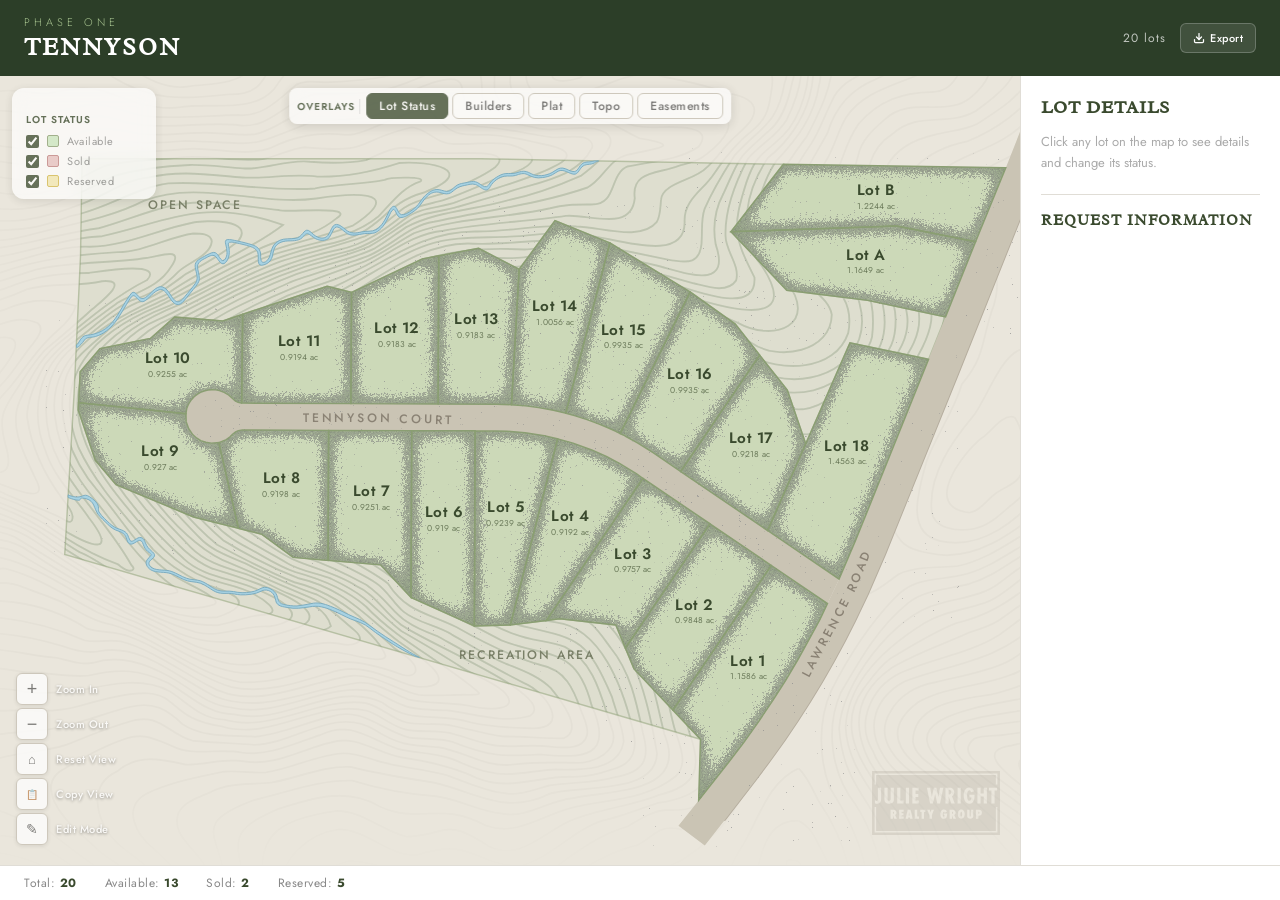
==== commit 7a6c5bd8: "Fix builder overlay: restore glow filters, fix on-load render order - Restore builder-colored grainy" ====
--- a/public/index.html
+++ b/public/index.html
@@ -1217,12 +1217,12 @@
 
 <!-- Shared SVG filter definitions — referenced by lot polygons in the injected map SVG.
      Kept here (not in tennyson-map.svg) so visual-effect logic lives with the HTML/JS. -->
-<svg id="svg-filter-defs" style="display:none" aria-hidden="true" xmlns="http://www.w3.org/2000/svg">
+<svg id="svg-filter-defs" aria-hidden="true" xmlns="http://www.w3.org/2000/svg">
   <defs>
     <!-- Grainy inner glow: soft-light grain overlaid on smooth blurry gradient -->
     <filter id="grainy-inner-glow" x="-20%" y="-20%" width="140%" height="140%" color-interpolation-filters="sRGB">
       <!-- 1. Smooth inner glow: warm color bleeds inward from lot edges -->
-      <feFlood flood-color="#6a8a52" flood-opacity=".5" result="glowColor"/>
+      <feFlood flood-color="var(--glow-color)" flood-opacity="var(--glow-opacity)" result="glowColor"/>
       <feComposite in="glowColor" in2="SourceAlpha" operator="out" result="outerFill"/>
       <feGaussianBlur in="outerFill" stdDeviation="10" result="blurredOuter"/>
       <feComposite in="blurredOuter" in2="SourceAlpha" operator="in" result="innerGlow"/>
@@ -1683,6 +1683,7 @@
   injectStrokeLayer();
   initEditHandlers();
   captureOrigLabelTransforms();
+  restoreFromURL();
 }
 
 function injectStrokeLayer() {
@@ -1742,7 +1743,6 @@
   // Initialize status overlay (on by default)
   document.getElementById('status-list').classList.add('open');
   syncLegendPanelVisibility();
-  restoreFromURL();
 }
 
 function onLotClick(e) {
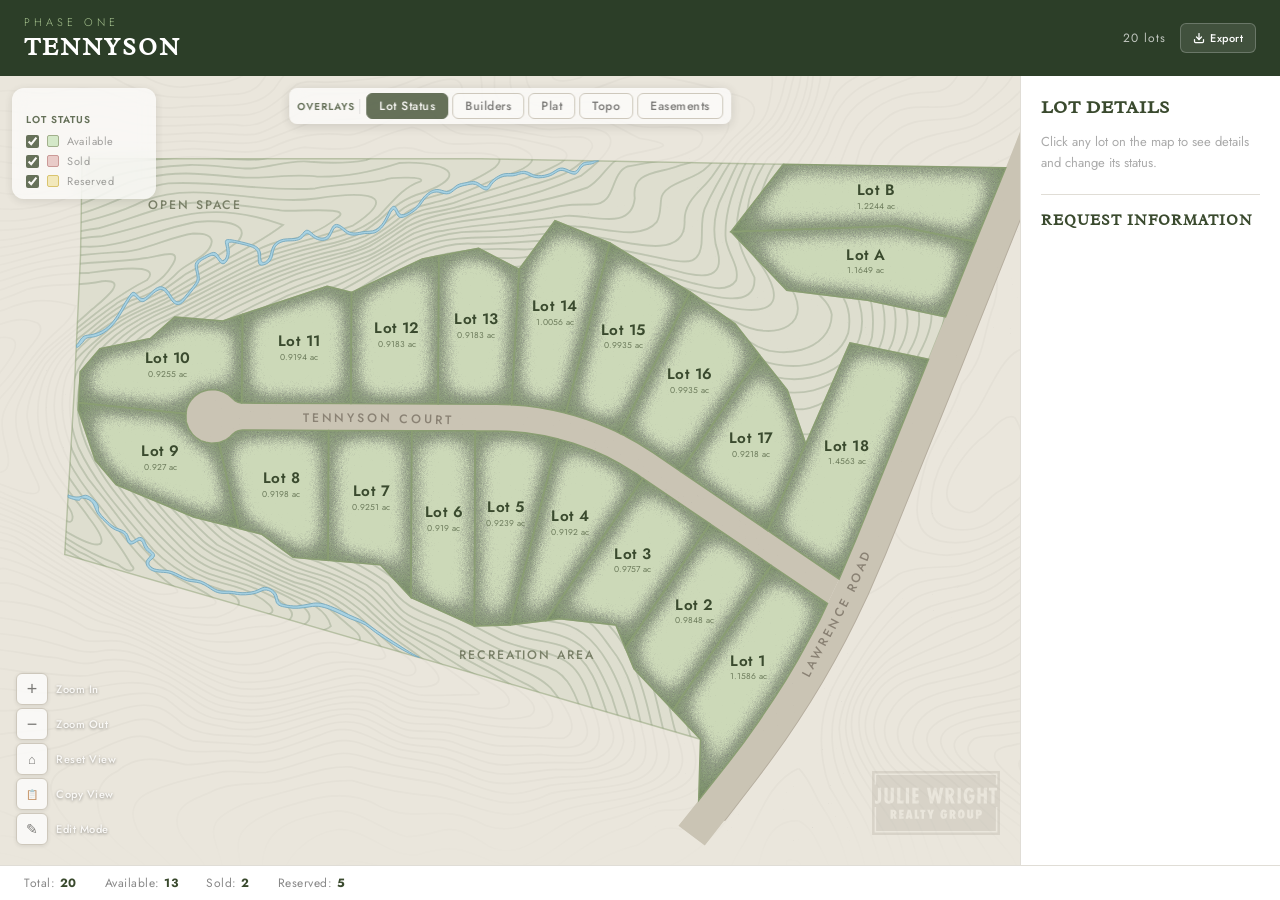
==== commit a95a848c: "Simplify builder glow filters: clone base filter, only swap flood-color Builder filters now clone #g" ====
--- a/public/index.html
+++ b/public/index.html
@@ -1224,7 +1224,7 @@
       <!-- 1. Smooth inner glow: warm color bleeds inward from lot edges -->
       <feFlood flood-color="var(--glow-color)" flood-opacity="var(--glow-opacity)" result="glowColor"/>
       <feComposite in="glowColor" in2="SourceAlpha" operator="out" result="outerFill"/>
-      <feGaussianBlur in="outerFill" stdDeviation="10" result="blurredOuter"/>
+      <feGaussianBlur in="outerFill" stdDeviation="15" result="blurredOuter"/>
       <feComposite in="blurredOuter" in2="SourceAlpha" operator="in" result="innerGlow"/>
       <!-- 2. Fractal grain: desaturated, then contrast-compressed toward 50% gray
                so soft-light blending stays subtle (slope=0.25 → ±12.5% deviation from neutral) -->
@@ -1244,7 +1244,7 @@
       <feComposite in="grainAlpha" in2="innerGlow" operator="arithmetic"
                    k1="0" k2="1" k3="2" k4="-0.7" result="combined"/>
       <feComponentTransfer in="combined" result="densityMap">
-        <feFuncA type="linear" slope="100"/>
+        <feFuncA type="linear" slope="2"/>
       </feComponentTransfer>
       <!-- 5. Clip the soft-light colored glow to the thresholded dot positions -->
       <feComposite in="texturedGlow" in2="densityMap" operator="in" result="grainyGlow"/>
@@ -1829,39 +1829,13 @@
 }
 
 function createBuilderGlowFilters() {
-  const ns = 'http://www.w3.org/2000/svg';
   const defs = document.querySelector('#svg-filter-defs defs');
+  const base = document.getElementById('grainy-inner-glow');
   document.querySelectorAll('[id^="grainy-glow-builder-"]').forEach(el => el.remove());
   BUILDER_DATA.forEach((b, idx) => {
-    const f = document.createElementNS(ns, 'filter');
+    const f = base.cloneNode(true);
     f.setAttribute('id', `grainy-glow-builder-${idx}`);
-    f.setAttribute('x', '-20%'); f.setAttribute('y', '-20%');
-    f.setAttribute('width', '140%'); f.setAttribute('height', '140%');
-    f.setAttribute('color-interpolation-filters', 'sRGB');
-    f.innerHTML = `
-      <feFlood flood-color="${b.color}" flood-opacity=".6" result="glowColor"/>
-      <feComposite in="glowColor" in2="SourceAlpha" operator="out" result="outerFill"/>
-      <feGaussianBlur in="outerFill" stdDeviation="10" result="blurredOuter"/>
-      <feComposite in="blurredOuter" in2="SourceAlpha" operator="in" result="innerGlow"/>
-      <feTurbulence type="fractalNoise" baseFrequency="3" numOctaves="1" stitchTiles="stitch" result="noise"/>
-      <feColorMatrix in="noise" type="saturate" values="0" result="grainRaw"/>
-      <feComponentTransfer in="grainRaw" result="grain">
-        <feFuncR type="linear" slope="0.25" intercept="0.375"/>
-        <feFuncG type="linear" slope="0.25" intercept="0.375"/>
-        <feFuncB type="linear" slope="0.25" intercept="0.375"/>
-      </feComponentTransfer>
-      <feBlend in="innerGlow" in2="grain" mode="soft-light" result="texturedGlow"/>
-      <feColorMatrix in="grainRaw" type="luminanceToAlpha" result="grainAlpha"/>
-      <feComposite in="grainAlpha" in2="innerGlow" operator="arithmetic"
-                   k1="0" k2="1" k3="2" k4="-0.7" result="combined"/>
-      <feComponentTransfer in="combined" result="densityMap">
-        <feFuncA type="linear" slope="100"/>
-      </feComponentTransfer>
-      <feComposite in="texturedGlow" in2="densityMap" operator="in" result="grainyGlow"/>
-      <feMerge>
-        <feMergeNode in="SourceGraphic"/>
-        <feMergeNode in="grainyGlow"/>
-      </feMerge>`;
+    f.querySelector('feFlood').setAttribute('flood-color', b.color);
     defs.appendChild(f);
   });
 }
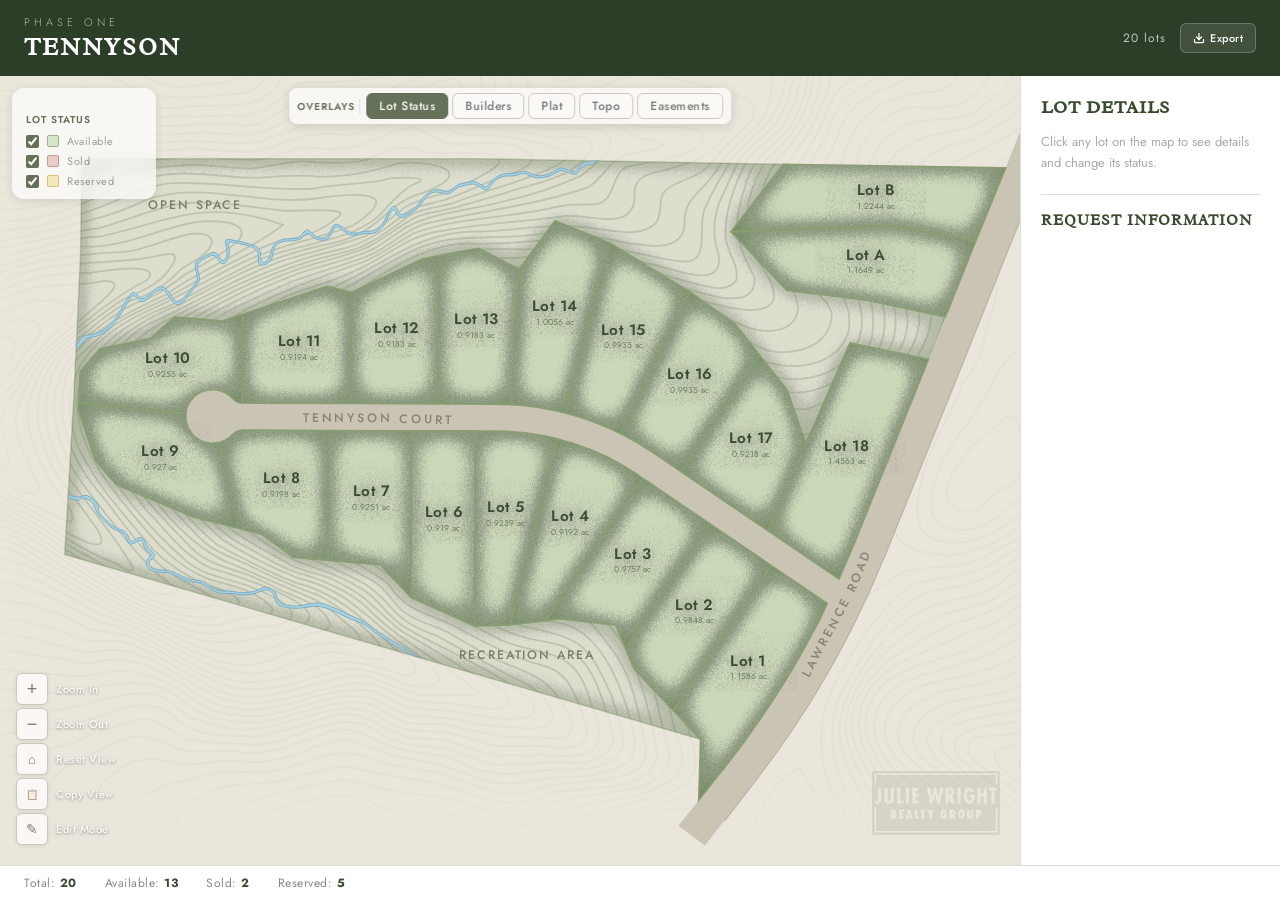
==== commit 932bb402: "Add grainy glow effects to lot labels and open space - Lot labels (#/ac): new grainy-outer-glow-labe" ====
--- a/public/index.html
+++ b/public/index.html
@@ -1254,6 +1254,70 @@
         <feMergeNode in="grainyGlow"/>
       </feMerge>
     </filter>
+    <!-- Grainy inner glow overlay: same pipeline but feMerge outputs only the glow —
+         no SourceGraphic — so the element's fill is transparent and the underlying
+         layers show through. Used on open-space-glow to avoid doubling the fill. -->
+    <filter id="grainy-inner-glow-overlay" x="-20%" y="-20%" width="140%" height="140%" color-interpolation-filters="sRGB">
+      <feFlood flood-color="var(--glow-color)" flood-opacity="var(--glow-opacity)" result="glowColor"/>
+      <feComposite in="glowColor" in2="SourceAlpha" operator="out" result="outerFill"/>
+      <feGaussianBlur in="outerFill" stdDeviation="15" result="blurredOuter"/>
+      <feComposite in="blurredOuter" in2="SourceAlpha" operator="in" result="innerGlow"/>
+      <feTurbulence type="fractalNoise" baseFrequency="3" numOctaves="1" stitchTiles="stitch" result="noise"/>
+      <feColorMatrix in="noise" type="saturate" values="0" result="grainRaw"/>
+      <feComponentTransfer in="grainRaw" result="grain">
+        <feFuncR type="linear" slope="0.25" intercept="0.375"/>
+        <feFuncG type="linear" slope="0.25" intercept="0.375"/>
+        <feFuncB type="linear" slope="0.25" intercept="0.375"/>
+      </feComponentTransfer>
+      <feBlend in="innerGlow" in2="grain" mode="soft-light" result="texturedGlow"/>
+      <feColorMatrix in="grainRaw" type="luminanceToAlpha" result="grainAlpha"/>
+      <feComposite in="grainAlpha" in2="innerGlow" operator="arithmetic"
+                   k1="0" k2="1" k3="2" k4="-0.7" result="combined"/>
+      <feComponentTransfer in="combined" result="densityMap">
+        <feFuncA type="linear" slope="2"/>
+      </feComponentTransfer>
+      <feComposite in="texturedGlow" in2="densityMap" operator="in" result="grainyGlow"/>
+      <!-- Glow only — no SourceGraphic, so interior is transparent -->
+      <feMerge>
+        <feMergeNode in="grainyGlow"/>
+      </feMerge>
+    </filter>
+    <!-- Grainy outer glow for lot labels: halo around glyph edges, bleeds outward -->
+    <filter id="grainy-outer-glow-label" x="-80%" y="-80%" width="260%" height="260%" color-interpolation-filters="sRGB">
+      <!-- 1. Blur glyph alpha outward to form the glow shape, cut with raw SourceAlpha
+               so the glow starts right at the glyph edges (no dilation gap) -->
+      <feGaussianBlur in="SourceAlpha" stdDeviation="8" result="blurredOuter"/>
+      <!-- 2. Fill with glow color clipped to the blurred region -->
+      <feFlood flood-color="#d8ecc0" flood-opacity="0.95" result="glowColor"/>
+      <feComposite in="glowColor" in2="blurredOuter" operator="in" result="smoothGlow"/>
+      <!-- 3. Subtract original glyph alpha so glow only shows outside the letterforms -->
+      <feComposite in="smoothGlow" in2="SourceAlpha" operator="out" result="outerGlow"/>
+      <!-- 4. Fractal grain (same recipe as inner glow) -->
+      <feTurbulence type="fractalNoise" baseFrequency="3" numOctaves="1" stitchTiles="stitch" result="noise"/>
+      <feColorMatrix in="noise" type="saturate" values="0" result="grainRaw"/>
+      <feComponentTransfer in="grainRaw" result="grain">
+        <feFuncR type="linear" slope="0.25" intercept="0.375"/>
+        <feFuncG type="linear" slope="0.25" intercept="0.375"/>
+        <feFuncB type="linear" slope="0.25" intercept="0.375"/>
+      </feComponentTransfer>
+      <!-- 5. Soft-light blend grain onto the outer glow -->
+      <feBlend in="outerGlow" in2="grain" mode="soft-light" result="texturedGlow"/>
+      <!-- 6. Threshold dot positions: grain + outerGlow alpha — same formula as inner glow
+               grainAlpha + 2×outerGlow − 0.5 → fires densely near text edges, sparsely far out -->
+      <feColorMatrix in="grainRaw" type="luminanceToAlpha" result="grainAlpha"/>
+      <feComposite in="grainAlpha" in2="outerGlow" operator="arithmetic"
+                   k1="0" k2="1" k3="2" k4="-0.5" result="combined"/>
+      <feComponentTransfer in="combined" result="densityMap">
+        <feFuncA type="linear" slope="2"/>
+      </feComponentTransfer>
+      <!-- 7. Clip soft-light glow to dot positions -->
+      <feComposite in="texturedGlow" in2="densityMap" operator="in" result="grainyGlow"/>
+      <!-- 6. Layer glow behind source graphic -->
+      <feMerge>
+        <feMergeNode in="grainyGlow"/>
+        <feMergeNode in="SourceGraphic"/>
+      </feMerge>
+    </filter>
     <!-- Builder-colored glow variants injected here by createBuilderGlowFilters() -->
   </defs>
 </svg>
@@ -1609,6 +1673,7 @@
       g = document.createElementNS(ns, 'g');
       g.classList.add('lot-label-group');
       g.setAttribute('data-lot-id', row.lot_id);
+      // filter applied via CSS (.lot-label-num/.lot-label-acres) not here
       const savedOff = labelOffsets[row.lot_id];
       g.setAttribute('transform', savedOff ? `translate(${savedOff.cx},${savedOff.cy})` : `translate(${cx},${cy})`);
       const numEl = document.createElementNS(ns, 'text');
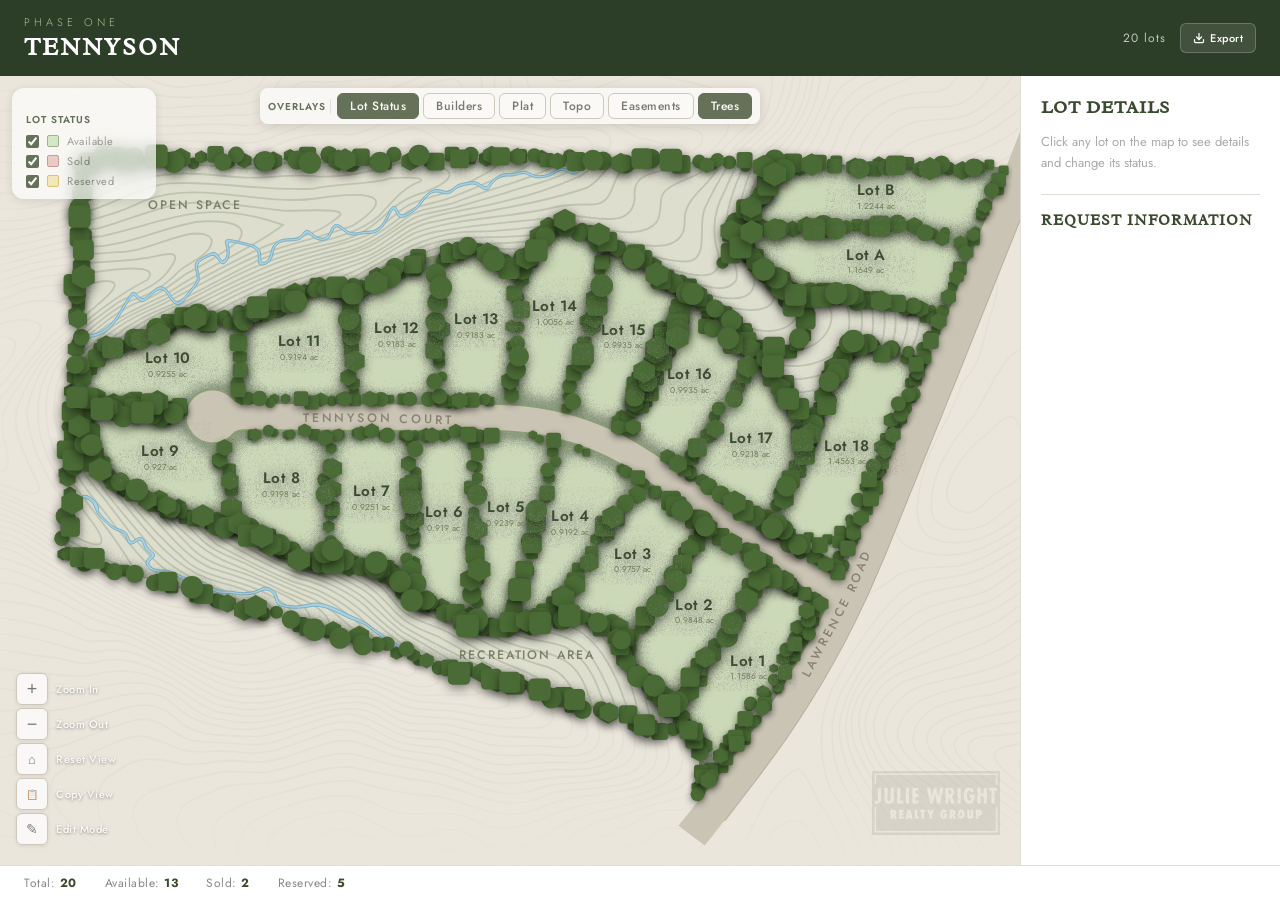
==== commit 73c59d71: "Add algorithmic tree placement system - Places trees along lot edges, open space perimeter, and ease" ====
--- a/public/index.html
+++ b/public/index.html
@@ -809,6 +809,10 @@
   #plat-controls input[type=range] { flex: 1; }
   #plat-controls .val { min-width: 36px; text-align: right; color: #555; }
   .btn-overlay.active { background: #3a4a2e; color: #fff; border-color: #2a3a1e; }
+  .tree-layer { pointer-events: none; }
+  .tree-layer use { fill: #4a6b35; filter: drop-shadow(0px 2px 3px rgba(0,0,0,0.45)); }
+  #tree-edge-pick-layer { pointer-events: none; }
+  #tree-edge-pick-layer line { pointer-events: visibleStroke; cursor: pointer; }
 
 
   #builder-legend {
@@ -1345,6 +1349,8 @@
       <button class="btn"        id="btn-ov-plat"      onclick="togglePlatOverlay()">Plat</button>
       <button class="btn"        id="btn-ov-topo"      onclick="toggleTopoOverlay()">Topo</button>
       <button class="btn"        id="btn-ov-easements" onclick="toggleEasementOverlay()">Easements</button>
+      <button class="btn active" id="btn-ov-trees"     onclick="toggleTreeOverlay()">Trees</button>
+      <button class="btn"        id="btn-tree-edges"  onclick="toggleTreeEdgePick()" style="display:none">Tree Edges</button>
     </div>
     <div id="builder-legend">
       <div id="builder-list"></div>
@@ -1568,6 +1574,31 @@
 let _drag = null;
 let _vertexDrag = null, _vertexLayer = null, _vertexEditTarget = null, _vertexDblClick = null;
 const ZOOM_ANIM_MS = 260;
+const TREE_CONFIG = {
+  enabled: true,
+  spacing: 10,
+  scatter: 5,
+  scatterAlong: 6,
+  scale: 1.5,
+  scaleVariance: 0.5,
+  roadProximityThreshold: 40,
+  insetFromEdge: 0,
+  minEdgeLength: 20,
+  seed: 12345,
+  variants: 3,
+  sparseSpacingMult: 1.5,   // spacing multiplier for sparse edges
+  sparseScatterMult: .8,    // scatter multiplier for sparse edges
+  sparseScaleMult: 0.7,     // scale multiplier for sparse edges
+  roadFalloffDist: 80,     // distance from road where shrinking begins
+  roadFalloffInner: 20,    // distance from road where scale is clamped to roadScaleMin
+  roadScaleMin: 0.7,       // minimum scale multiplier applied at roadFalloffInner and closer
+  roadPushMargin: 5,       // SVG units to offset trees pushed off road polygons
+};
+let treesVisible = true;
+let treeEdgePickMode = false;
+let EXCLUDED_TREE_EDGES = new Set();
+let SPARSE_TREE_EDGES = new Set();
+const _LS_TREE_EDGES = 'tennyson-excl-tree-edges';
 
 function zoomTo(newScale, newPanX, newPanY) {
   _zoomFrom = { scale, panX, panY };
@@ -1652,6 +1683,467 @@
     ];
   }
   return [cx / (6 * area), cy / (6 * area)];
+}
+
+// ── Tree placement helpers ─────────────────────────────────────────
+function parsePointsAttr(pts) {
+  const nums = pts.trim().split(/[\s,]+/).map(Number).filter(n => !isNaN(n));
+  const coords = [];
+  for (let i = 0; i < nums.length - 1; i += 2) coords.push([nums[i], nums[i + 1]]);
+  return coords;
+}
+
+function seededRand(seed) {
+  let s = seed >>> 0;
+  return function() {
+    s ^= s << 13; s ^= s >>> 17; s ^= s << 5;
+    return ((s >>> 0) / 4294967296);
+  };
+}
+
+function pointSegmentDist(px, py, ax, ay, bx, by) {
+  const dx = bx - ax, dy = by - ay;
+  const lenSq = dx * dx + dy * dy;
+  if (lenSq < 1e-10) return Math.hypot(px - ax, py - ay);
+  const t = Math.max(0, Math.min(1, ((px - ax) * dx + (py - ay) * dy) / lenSq));
+  return Math.hypot(px - (ax + t * dx), py - (ay + t * dy));
+}
+
+function nearestPointOnSegment(px, py, ax, ay, bx, by) {
+  const dx = bx - ax, dy = by - ay;
+  const lenSq = dx * dx + dy * dy;
+  if (lenSq < 1e-10) return [ax, ay];
+  const t = Math.max(0, Math.min(1, ((px - ax) * dx + (py - ay) * dy) / lenSq));
+  return [ax + t * dx, ay + t * dy];
+}
+
+function pointInPolygon(px, py, poly) {
+  let inside = false;
+  for (let i = 0, j = poly.length - 1; i < poly.length; j = i++) {
+    const [xi, yi] = poly[i], [xj, yj] = poly[j];
+    if ((yi > py) !== (yj > py) && px < (xj - xi) * (py - yi) / (yj - yi) + xi) inside = !inside;
+  }
+  return inside;
+}
+
+// Returns road interior polygons as arrays of [x,y] pairs
+function getRoadPolygons() {
+  return [...document.querySelectorAll('.road-interior')]
+    .map(el => parsePointsAttr(el.getAttribute('points') || ''))
+    .filter(p => p.length >= 3);
+}
+
+// If [px,py] is inside any road polygon, pushes it to the nearest boundary point + margin.
+// Iterates until clear of all road polygons (handles road intersections).
+function pushOffRoad(px, py, roadPolys, margin) {
+  let x = px, y = py;
+  for (let iter = 0; iter < 8; iter++) {
+    let pushed = false;
+    for (const poly of roadPolys) {
+      if (!pointInPolygon(x, y, poly)) continue;
+      // Nearest point on boundary
+      let bestX = x, bestY = y, bestDist = Infinity;
+      for (let i = 0, j = poly.length - 1; i < poly.length; j = i++) {
+        const [nx, ny] = nearestPointOnSegment(x, y, poly[j][0], poly[j][1], poly[i][0], poly[i][1]);
+        const d = Math.hypot(nx - x, ny - y);
+        if (d < bestDist) { bestDist = d; bestX = nx; bestY = ny; }
+      }
+      // Push direction: from tree toward boundary (guaranteed outward)
+      const dx = bestX - x, dy = bestY - y;
+      const len = Math.hypot(dx, dy);
+      if (len > 1e-6) {
+        x = bestX + (dx / len) * margin;
+        y = bestY + (dy / len) * margin;
+      } else {
+        // Tree is exactly on boundary — nudge away from centroid
+        let cx = 0, cy = 0;
+        for (const [vx, vy] of poly) { cx += vx; cy += vy; }
+        cx /= poly.length; cy /= poly.length;
+        const cdx = x - cx, cdy = y - cy;
+        const clen = Math.hypot(cdx, cdy) || 1;
+        x += (cdx / clen) * margin;
+        y += (cdy / clen) * margin;
+      }
+      pushed = true;
+      break; // restart with updated position
+    }
+    if (!pushed) break;
+  }
+  return [x, y];
+}
+
+function buildRoadSegments() {
+  const segs = [];
+  // .road-edge polylines (edge lines along Lawrence Road)
+  document.querySelectorAll('.road-edge').forEach(el => {
+    const pts = el.getAttribute('points');
+    if (!pts) return;
+    const coords = parsePointsAttr(pts);
+    for (let i = 0; i < coords.length - 1; i++) {
+      segs.push([coords[i][0], coords[i][1], coords[i+1][0], coords[i+1][1]]);
+    }
+  });
+  // Road centerline paths (Tennyson Court, Lawrence Road) — M/L segments only
+  ['tennyson-court-path', 'lawrence-road-path'].forEach(id => {
+    const el = document.getElementById(id);
+    if (!el) return;
+    const coords = [];
+    (el.getAttribute('d') || '').trim().split(/(?=[ML])/).forEach(seg => {
+      const m = seg.trim().match(/^[ML]\s*([\d.]+)[,\s]+([\d.]+)/);
+      if (m) coords.push([+m[1], +m[2]]);
+    });
+    for (let i = 0; i < coords.length - 1; i++) {
+      segs.push([coords[i][0], coords[i][1], coords[i+1][0], coords[i+1][1]]);
+    }
+  });
+  return segs;
+}
+
+function isEdgeNearRoad(ax, ay, bx, by, roadSegs, threshold) {
+  const mx = (ax + bx) / 2, my = (ay + by) / 2;
+  for (const [rax, ray, rbx, rby] of roadSegs) {
+    if (pointSegmentDist(mx, my, rax, ray, rbx, rby) < threshold) return true;
+  }
+  return false;
+}
+
+function placeTreesAlongEdge(ax, ay, bx, by, rand, cfg) {
+  const edgeLen = Math.hypot(bx - ax, by - ay);
+  if (edgeLen < 1e-6) return [];
+  const ux = (bx - ax) / edgeLen, uy = (by - ay) / edgeLen;
+  const nx = -uy, ny = ux; // perpendicular (left)
+  const results = [];
+  let t = cfg.spacing / 2;
+  while (t < edgeLen) {
+    const along = t + (rand() - 0.5) * 2 * cfg.scatterAlong;
+    const perp  = (rand() - 0.5) * 2 * cfg.scatter + cfg.insetFromEdge;
+    const x = ax + ux * along + nx * perp;
+    const y = ay + uy * along + ny * perp;
+    const scl = cfg.scale + (rand() - 0.5) * 2 * cfg.scaleVariance;
+    const variant = Math.floor(rand() * cfg.variants) + 1;
+    results.push({ x, y, scale: Math.max(0.2, scl), variant });
+    t += cfg.spacing;
+  }
+  return results;
+}
+
+async function fetchAndInjectTreeSymbols() {
+  const defs = document.querySelector('#svg-filter-defs defs');
+  if (!defs) return;
+  document.querySelectorAll('[id^="tree-symbol-"]').forEach(el => el.remove());
+  for (let i = 1; i <= TREE_CONFIG.variants; i++) {
+    try {
+      const resp = await fetch(`svg/tree-${i}.svg`, { cache: 'no-store' });
+      const text = await resp.text();
+      const doc = new DOMParser().parseFromString(text, 'image/svg+xml');
+      const sym = document.createElementNS('http://www.w3.org/2000/svg', 'symbol');
+      sym.id = `tree-symbol-${i}`;
+      sym.setAttribute('viewBox', '0 0 14 14');
+      Array.from(doc.documentElement.childNodes).forEach(n => sym.appendChild(document.importNode(n, true)));
+      defs.appendChild(sym);
+    } catch(e) { console.warn('tree symbol fetch failed', i, e); }
+  }
+}
+
+function edgeKey(ax, ay, bx, by) {
+  return ax < bx || (ax === bx && ay < by)
+    ? `${ax},${ay}|${bx},${by}`
+    : `${bx},${by}|${ax},${ay}`;
+}
+
+function loadExcludedEdges() {
+  try {
+    const v = localStorage.getItem(_LS_TREE_EDGES);
+    if (v) {
+      const parsed = JSON.parse(v);
+      // support old format (plain array) and new format ({excluded, sparse})
+      if (Array.isArray(parsed)) {
+        EXCLUDED_TREE_EDGES = new Set(parsed);
+        SPARSE_TREE_EDGES = new Set();
+      } else {
+        EXCLUDED_TREE_EDGES = new Set(parsed.excluded || []);
+        SPARSE_TREE_EDGES = new Set(parsed.sparse || []);
+      }
+    }
+  } catch(e) {}
+}
+
+function saveExcludedEdges() {
+  localStorage.setItem(_LS_TREE_EDGES, JSON.stringify({
+    excluded: [...EXCLUDED_TREE_EDGES],
+    sparse: [...SPARSE_TREE_EDGES],
+  }));
+}
+
+// Parse M/L-only SVG path d attr → consecutive edge segments [[ax,ay,bx,by], ...]
+function parseMLPathEdges(d) {
+  const coords = [];
+  (d || '').trim().split(/(?=[ML])/).forEach(seg => {
+    const m = seg.trim().match(/^[ML]\s*([\d.]+)[,\s]+([\d.]+)/);
+    if (m) coords.push([+m[1], +m[2]]);
+  });
+  const edges = [];
+  for (let i = 0; i < coords.length - 1; i++)
+    edges.push([coords[i][0], coords[i][1], coords[i+1][0], coords[i+1][1]]);
+  return edges;
+}
+
+// All edges from easement paths (visible or not)
+function getEasementEdges() {
+  const edges = [];
+  document.querySelectorAll('#easement-overlay path').forEach(el => {
+    parseMLPathEdges(el.getAttribute('d')).forEach(e => edges.push(e));
+  });
+  return edges;
+}
+
+function rebuildTreeLayer() {
+  const svg = document.getElementById('map-svg');
+  if (!svg) return;
+  const old = document.getElementById('tree-layer');
+  if (old) old.remove();
+
+  const cfg = TREE_CONFIG;
+  const sparseCfg = {
+    ...cfg,
+    spacing: cfg.spacing * cfg.sparseSpacingMult,
+    scatter: cfg.scatter * cfg.sparseScatterMult,
+    scale: cfg.scale * cfg.sparseScaleMult,
+  };
+  const edgeCfg = key => SPARSE_TREE_EDGES.has(key) ? sparseCfg : cfg;
+  const rand = seededRand(cfg.seed);
+  const placements = [];
+
+  // Open space perimeter edges
+  const osEl = document.getElementById('open-space');
+  if (osEl) {
+    const coords = parsePointsAttr(osEl.getAttribute('points'));
+    for (let i = 0; i < coords.length; i++) {
+      const [ax, ay] = coords[i];
+      const [bx, by] = coords[(i + 1) % coords.length];
+      const edgeLen = Math.hypot(bx - ax, by - ay);
+      if (edgeLen < cfg.minEdgeLength) continue;
+      const key = edgeKey(ax, ay, bx, by);
+      if (EXCLUDED_TREE_EDGES.has(key)) continue;
+      placements.push(...placeTreesAlongEdge(ax, ay, bx, by, rand, edgeCfg(key)));
+    }
+  }
+
+  // All lot edges (deduplicated by key)
+  const seen = new Set();
+  document.querySelectorAll('.lot').forEach(lot => {
+    const coords = parsePointsAttr(lot.getAttribute('points') || '');
+    for (let i = 0; i < coords.length; i++) {
+      const [ax, ay] = coords[i];
+      const [bx, by] = coords[(i + 1) % coords.length];
+      const key = edgeKey(ax, ay, bx, by);
+      if (seen.has(key)) continue;
+      seen.add(key);
+      const edgeLen = Math.hypot(bx - ax, by - ay);
+      if (edgeLen < cfg.minEdgeLength) continue;
+      if (EXCLUDED_TREE_EDGES.has(key)) continue;
+      placements.push(...placeTreesAlongEdge(ax, ay, bx, by, rand, edgeCfg(key)));
+    }
+  });
+
+  // Easement path edges
+  getEasementEdges().forEach(([ax, ay, bx, by]) => {
+    const key = edgeKey(ax, ay, bx, by);
+    if (EXCLUDED_TREE_EDGES.has(key)) return;
+    if (Math.hypot(bx - ax, by - ay) < cfg.minEdgeLength) return;
+    placements.push(...placeTreesAlongEdge(ax, ay, bx, by, rand, edgeCfg(key)));
+  });
+
+  // Push trees that landed inside road polygons back to road boundary
+  const roadPolys = getRoadPolygons();
+  if (roadPolys.length > 0) {
+    for (const p of placements) {
+      [p.x, p.y] = pushOffRoad(p.x, p.y, roadPolys, cfg.roadPushMargin);
+    }
+  }
+
+  // Road proximity scale falloff
+  if (cfg.roadFalloffDist > 0) {
+    const roadSegs = buildRoadSegments();
+    const outer = cfg.roadFalloffDist;
+    const inner = Math.min(cfg.roadFalloffInner, outer);
+    const minMult = cfg.roadScaleMin;
+    for (const p of placements) {
+      let minDist = Infinity;
+      for (const [rax, ray, rbx, rby] of roadSegs) {
+        const d = pointSegmentDist(p.x, p.y, rax, ray, rbx, rby);
+        if (d < minDist) minDist = d;
+      }
+      let mult;
+      if (minDist >= outer) {
+        mult = 1;
+      } else if (minDist <= inner) {
+        mult = minMult;
+      } else {
+        mult = minMult + (1 - minMult) * (minDist - inner) / (outer - inner);
+      }
+      p.scale *= mult;
+    }
+  }
+
+  placements.sort((a, b) => a.scale - b.scale);
+
+  const ns = 'http://www.w3.org/2000/svg';
+  const g = document.createElementNS(ns, 'g');
+  g.id = 'tree-layer';
+  g.classList.add('tree-layer');
+  placements.forEach(({ x, y, scale: s, variant }) => {
+    const u = document.createElementNS(ns, 'use');
+    u.setAttribute('href', `#tree-symbol-${variant}`);
+    u.setAttribute('width', '14');
+    u.setAttribute('height', '14');
+    u.setAttribute('transform', `translate(${x},${y}) scale(${s}) translate(-7,-7)`);
+    g.appendChild(u);
+  });
+
+  const labelsG = svg.querySelector('.labels');
+  if (labelsG) svg.insertBefore(g, labelsG);
+  else svg.appendChild(g);
+  if (!treesVisible) g.style.display = 'none';
+
+  // Move plat + easement overlays above tree layer (easement below plat)
+  const afterTree = g.nextSibling;
+  ['easement-overlay', 'plat-overlay'].forEach(id => {
+    const el = document.getElementById(id);
+    if (el && el.parentNode === svg) svg.insertBefore(el, afterTree);
+  });
+
+  if (treeEdgePickMode) renderTreeEdgePickLayer();
+}
+
+async function injectTreeLayer() {
+  await fetchAndInjectTreeSymbols();
+  rebuildTreeLayer();
+  const svg = document.getElementById('map-svg');
+  if (!svg) return;
+  const old2 = document.getElementById('lot-highlight-layer');
+  if (old2) old2.remove();
+  const hlLayer = document.createElementNS('http://www.w3.org/2000/svg', 'g');
+  hlLayer.id = 'lot-highlight-layer';
+  svg.appendChild(hlLayer);
+}
+
+// ── Tree edge picker ───────────────────────────────────────────────
+function getAllCandidateEdges() {
+  const cfg = TREE_CONFIG;
+  const roadSegs = buildRoadSegments();
+  const result = [];
+
+  const osEl = document.getElementById('open-space');
+  if (osEl) {
+    const coords = parsePointsAttr(osEl.getAttribute('points'));
+    for (let i = 0; i < coords.length; i++) {
+      const [ax, ay] = coords[i];
+      const [bx, by] = coords[(i + 1) % coords.length];
+      if (Math.hypot(bx - ax, by - ay) < cfg.minEdgeLength) continue;
+      const key = edgeKey(ax, ay, bx, by);
+      result.push({ key, ax, ay, bx, by,
+        nearRoad: isEdgeNearRoad(ax, ay, bx, by, roadSegs, cfg.roadProximityThreshold),
+        excluded: EXCLUDED_TREE_EDGES.has(key),
+        sparse: SPARSE_TREE_EDGES.has(key) });
+    }
+  }
+
+  const seen = new Set();
+  document.querySelectorAll('.lot').forEach(lot => {
+    const coords = parsePointsAttr(lot.getAttribute('points') || '');
+    for (let i = 0; i < coords.length; i++) {
+      const [ax, ay] = coords[i];
+      const [bx, by] = coords[(i + 1) % coords.length];
+      if (Math.hypot(bx - ax, by - ay) < cfg.minEdgeLength) continue;
+      const key = edgeKey(ax, ay, bx, by);
+      if (seen.has(key)) continue;
+      seen.add(key);
+      result.push({ key, ax, ay, bx, by,
+        nearRoad: isEdgeNearRoad(ax, ay, bx, by, roadSegs, cfg.roadProximityThreshold),
+        excluded: EXCLUDED_TREE_EDGES.has(key),
+        sparse: SPARSE_TREE_EDGES.has(key) });
+    }
+  });
+
+  // Easement edges
+  const seenEsmt = new Set();
+  getEasementEdges().forEach(([ax, ay, bx, by]) => {
+    if (Math.hypot(bx - ax, by - ay) < cfg.minEdgeLength) return;
+    const key = edgeKey(ax, ay, bx, by);
+    if (seenEsmt.has(key)) return;
+    seenEsmt.add(key);
+    result.push({ key, ax, ay, bx, by,
+      nearRoad: isEdgeNearRoad(ax, ay, bx, by, buildRoadSegments(), cfg.roadProximityThreshold),
+      excluded: EXCLUDED_TREE_EDGES.has(key),
+      sparse: SPARSE_TREE_EDGES.has(key) });
+  });
+
+  return result;
+}
+
+function renderTreeEdgePickLayer() {
+  const svg = document.getElementById('map-svg');
+  if (!svg) return;
+  const old = document.getElementById('tree-edge-pick-layer');
+  if (old) old.remove();
+  if (!treeEdgePickMode) return;
+
+  const ns = 'http://www.w3.org/2000/svg';
+  const g = document.createElementNS(ns, 'g');
+  g.id = 'tree-edge-pick-layer';
+
+  getAllCandidateEdges().forEach(({ key, ax, ay, bx, by, nearRoad, excluded, sparse }) => {
+    const line = document.createElementNS(ns, 'line');
+    line.setAttribute('x1', ax); line.setAttribute('y1', ay);
+    line.setAttribute('x2', bx); line.setAttribute('y2', by);
+    line.setAttribute('stroke-width', '6');
+    line.setAttribute('stroke-linecap', 'round');
+    line.setAttribute('stroke-opacity', '0.82');
+
+    if (excluded) {
+      line.setAttribute('stroke', '#d63c2f');  // red — excluded
+    } else if (sparse) {
+      line.setAttribute('stroke', '#f0d020');  // yellow — sparse
+    } else if (nearRoad) {
+      line.setAttribute('stroke', '#e8a020');  // amber — near road, included (hint only)
+    } else {
+      line.setAttribute('stroke', '#2ecc71');  // green — included
+    }
+    line.addEventListener('click', ev => { ev.stopPropagation(); toggleEdgeExclusion(key); });
+    g.appendChild(line);
+  });
+
+  svg.appendChild(g); // always on top
+}
+
+function toggleEdgeExclusion(key) {
+  // Cycle: normal → sparse → excluded → normal
+  if (EXCLUDED_TREE_EDGES.has(key)) {
+    EXCLUDED_TREE_EDGES.delete(key);
+    SPARSE_TREE_EDGES.delete(key);
+  } else if (SPARSE_TREE_EDGES.has(key)) {
+    SPARSE_TREE_EDGES.delete(key);
+    EXCLUDED_TREE_EDGES.add(key);
+  } else {
+    SPARSE_TREE_EDGES.add(key);
+  }
+  saveExcludedEdges();
+  rebuildTreeLayer(); // also re-renders pick layer
+}
+
+function toggleTreeEdgePick() {
+  treeEdgePickMode = !treeEdgePickMode;
+  document.getElementById('btn-tree-edges').classList.toggle('active', treeEdgePickMode);
+  if (treeEdgePickMode) renderTreeEdgePickLayer();
+  else { const l = document.getElementById('tree-edge-pick-layer'); if (l) l.remove(); }
+}
+
+function toggleTreeOverlay() {
+  treesVisible = !treesVisible;
+  document.getElementById('btn-ov-trees').classList.toggle('active', treesVisible);
+  const layer = document.getElementById('tree-layer');
+  if (layer) layer.style.display = treesVisible ? '' : 'none';
 }
 
 // ── Populate SVG lot labels from CSV rows ─────────────────────────
@@ -1746,6 +2238,8 @@
   });
   init();
   injectStrokeLayer();
+  loadExcludedEdges();
+  await injectTreeLayer();
   initEditHandlers();
   captureOrigLabelTransforms();
   restoreFromURL();
@@ -1767,24 +2261,49 @@
     poly.classList.add('lot-stroke');
     g.appendChild(poly);
   });
-  svg.appendChild(g);
+  // Insert before .labels so z-order is: borders → trees → labels
+  const labelsG2 = svg.querySelector('.labels');
+  if (labelsG2) svg.insertBefore(g, labelsG2);
+  else svg.appendChild(g);
+}
+
+// Move a lot's stroke element up into the highlight layer (above trees)
+function _liftStroke(lotId) {
+  const hl = document.getElementById('lot-highlight-layer');
+  const s = document.querySelector(`#lot-stroke-layer [data-lot="${lotId}"]`);
+  if (s && hl) hl.appendChild(s);
+}
+// Move it back down into the normal stroke layer (below trees)
+function _dropStroke(lotId) {
+  const sl = document.getElementById('lot-stroke-layer');
+  const s = document.querySelector(`#lot-highlight-layer [data-lot="${lotId}"]`);
+  if (s && sl) sl.appendChild(s);
+}
+// Find a lot's stroke in either layer
+function _findStroke(lotId) {
+  return document.querySelector(`#lot-stroke-layer [data-lot="${lotId}"], #lot-highlight-layer [data-lot="${lotId}"]`);
 }
 
 function deselectAllStrokeOverlays() {
-  document.querySelectorAll('#lot-stroke-layer .lot-stroke.selected')
-    .forEach(el => el.classList.remove('selected'));
+  document.querySelectorAll('#lot-highlight-layer .lot-stroke.selected')
+    .forEach(el => {
+      el.classList.remove('selected');
+      _dropStroke(el.dataset.lot);
+    });
 }
 
 function init() {
   document.querySelectorAll('.lot').forEach(el => {
     el.addEventListener('click', onLotClick);
     el.addEventListener('mouseover', () => {
-      const s = document.querySelector(`#lot-stroke-layer [data-lot="${el.dataset.lot}"]`);
+      _liftStroke(el.dataset.lot);
+      const s = _findStroke(el.dataset.lot);
       if (s) s.classList.add('hovered');
     });
     el.addEventListener('mouseout', () => {
-      const s = document.querySelector(`#lot-stroke-layer [data-lot="${el.dataset.lot}"]`);
+      const s = _findStroke(el.dataset.lot);
       if (s) s.classList.remove('hovered');
+      if (s && !s.classList.contains('selected')) _dropStroke(el.dataset.lot);
     });
   });
   document.getElementById('map-svg').addEventListener('click', e => {
@@ -1830,7 +2349,8 @@
     el.classList.add('selected');
     el.parentNode.appendChild(el);
   }
-  const strokeEl = document.querySelector(`#lot-stroke-layer [data-lot="${id}"]`);
+  _liftStroke(id);
+  const strokeEl = _findStroke(id);
   if (strokeEl) strokeEl.classList.add('selected');
   const labelG = document.querySelector(`.lot-label-group[data-lot-id="${id}"]`);
   if (labelG) labelG.classList.add('label-selected');
@@ -2000,6 +2520,8 @@
   if (topoFg) toggleTopoOverlay();
   // Hide easement overlay
   if (easementsVisible) toggleEasementOverlay();
+  // Show trees if hidden
+  if (!treesVisible) toggleTreeOverlay();
   // Deselect lot
   selectedId = null;
   document.querySelectorAll('.lot.selected').forEach(el => el.classList.remove('selected'));
@@ -2153,6 +2675,7 @@
   svg.classList.toggle('edit-mode', editMode);
   btn.classList.toggle('active', editMode);
   panel.classList.toggle('open', editMode);
+  document.getElementById('btn-tree-edges').style.display = editMode ? '' : 'none';
   if (!editMode) {
     closeCSSEditor();
     closeElemStylePopover();
@@ -2160,6 +2683,7 @@
     clearVertexAnchors();
     _epSetSelected(null);
     if (stylePickerMode) toggleStylePicker();
+    if (treeEdgePickMode) toggleTreeEdgePick();
   }
 }
 
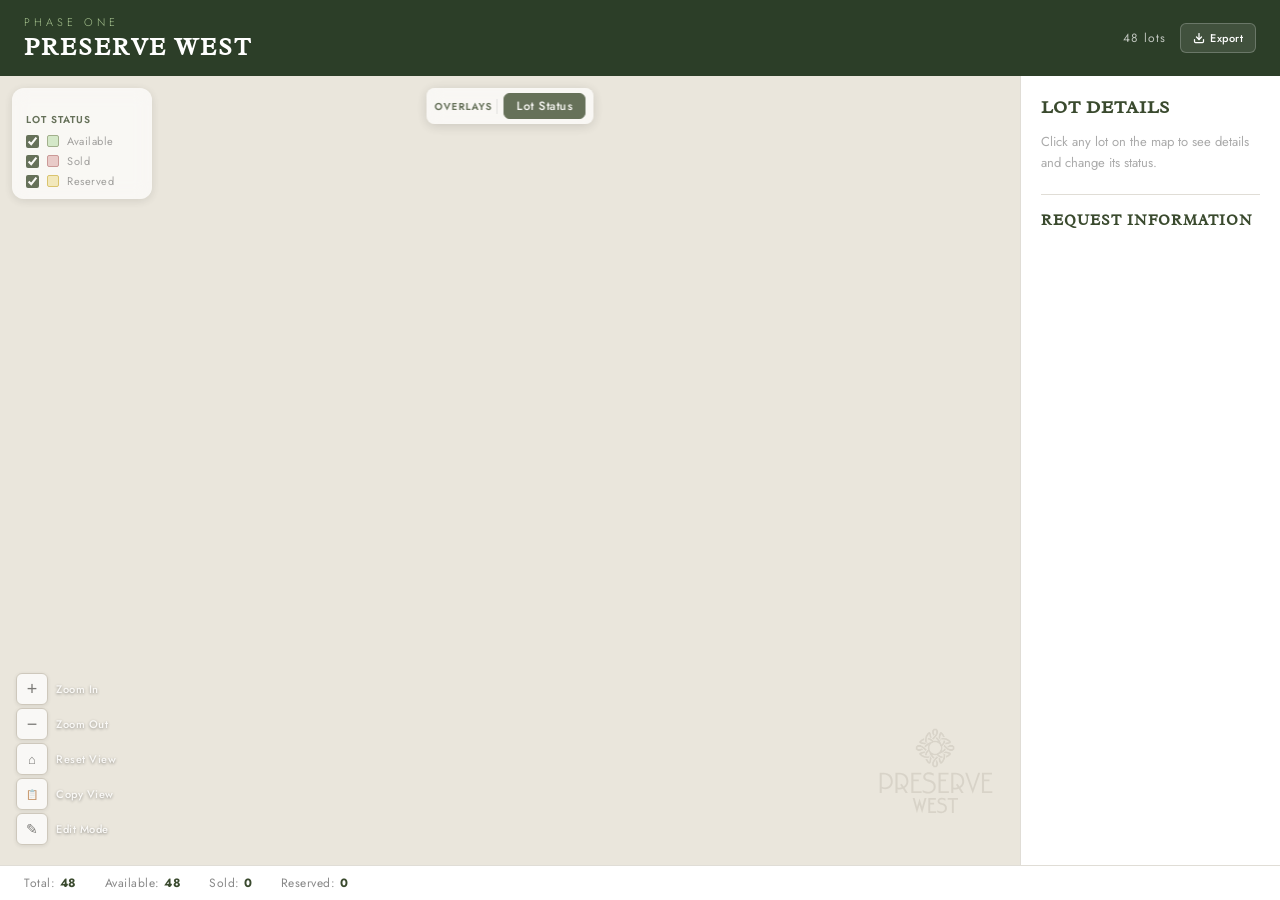
==== commit a1f4f816: "Add Preserve West Phase One interactive map - New extraction script (scripts/extract_preserve_west.p" ====
--- a/public/index.html
+++ b/public/index.html
@@ -3,7 +3,7 @@
 <head>
 <meta charset="UTF-8">
 <meta name="viewport" content="width=device-width, initial-scale=1.0">
-<title>Tennyson — Phase One</title>
+<title>Preserve West — Phase One</title>
 <style id="map-styles"></style>
 <style>
   @import url('https://fonts.googleapis.com/css2?family=Radley:ital@0;1&family=Jost:wght@300;400;500;600&display=swap');
@@ -1329,10 +1329,10 @@
 <header>
   <div>
     <h2>Phase One</h2>
-    <h1>Tennyson</h1>
+    <h1>Preserve West</h1>
   </div>
   <div class="header-right">
-    <div class="meta">20 lots</div>
+    <div class="meta">48 lots</div>
     <button class="header-btn" onclick="openSaveAsModal()" title="Export map">
       <svg width="12" height="12" viewBox="0 0 24 24" fill="none" stroke="currentColor" stroke-width="2.5" stroke-linecap="round" stroke-linejoin="round"><path d="M21 15v4a2 2 0 01-2 2H5a2 2 0 01-2-2v-4"/><polyline points="7 10 12 15 17 10"/><line x1="12" y1="15" x2="12" y2="3"/></svg>
       <span>Export</span>
@@ -1345,12 +1345,6 @@
     <div class="map-toolbar">
       <span class="toolbar-title">Overlays</span>
       <button class="btn active" id="btn-ov-status"   onclick="toggleLotStatusOverlay()">Lot Status</button>
-      <button class="btn"        id="btn-ov-builders"  onclick="toggleBuilderOverlay()">Builders</button>
-      <button class="btn"        id="btn-ov-plat"      onclick="togglePlatOverlay()">Plat</button>
-      <button class="btn"        id="btn-ov-topo"      onclick="toggleTopoOverlay()">Topo</button>
-      <button class="btn"        id="btn-ov-easements" onclick="toggleEasementOverlay()">Easements</button>
-      <button class="btn active" id="btn-ov-trees"     onclick="toggleTreeOverlay()">Trees</button>
-      <button class="btn"        id="btn-tree-edges"  onclick="toggleTreeEdgePick()" style="display:none">Tree Edges</button>
     </div>
     <div id="builder-legend">
       <div id="builder-list"></div>
@@ -1461,7 +1455,7 @@
     </div>
 
     <div class="jwrg-watermark">
-      <img src="svg/JWRG_Positive.svg" alt="JWRG">
+      <img src="svg/PreserveWest_Map_Logo_web.svg" alt="Preserve West">
     </div>
 
     <!-- Plat overlay fine-tune panel -->
@@ -1598,7 +1592,7 @@
 let treeEdgePickMode = false;
 let EXCLUDED_TREE_EDGES = new Set();
 let SPARSE_TREE_EDGES = new Set();
-const _LS_TREE_EDGES = 'tennyson-excl-tree-edges';
+const _LS_TREE_EDGES = 'preserve-west-excl-tree-edges';
 
 function zoomTo(newScale, newPanX, newPanY) {
   _zoomFrom = { scale, panX, panY };
@@ -1784,7 +1778,7 @@
     }
   });
   // Road centerline paths (Tennyson Court, Lawrence Road) — M/L segments only
-  ['tennyson-court-path', 'lawrence-road-path'].forEach(id => {
+  [].forEach(id => {  // no road centerline paths in this map
     const el = document.getElementById(id);
     if (!el) return;
     const coords = [];
@@ -1916,7 +1910,7 @@
 
   // Open space perimeter edges
   const osEl = document.getElementById('open-space');
-  if (osEl) {
+  if (osEl && osEl.getAttribute('points')) {
     const coords = parsePointsAttr(osEl.getAttribute('points'));
     for (let i = 0; i < coords.length; i++) {
       const [ax, ay] = coords[i];
@@ -2035,7 +2029,7 @@
   const result = [];
 
   const osEl = document.getElementById('open-space');
-  if (osEl) {
+  if (osEl && osEl.getAttribute('points')) {
     const coords = parsePointsAttr(osEl.getAttribute('points'));
     for (let i = 0; i < coords.length; i++) {
       const [ax, ay] = coords[i];
@@ -2219,8 +2213,8 @@
 async function loadResources() {
   const container = document.getElementById('map-svg-container');
   const [svgText, csvText, cssText] = await Promise.all([
-    fetch('tennyson-map.svg', {cache: 'no-store'}).then(r => r.text()),
-    fetch('tennyson-lots.csv', {cache: 'no-store'}).then(r => r.text()),
+    fetch('preserve-west-map.svg', {cache: 'no-store'}).then(r => r.text()),
+    fetch('preserve-west-lots.csv', {cache: 'no-store'}).then(r => r.text()),
     fetch('map-styles.css', {cache: 'no-store'}).then(r => r.text()),
   ]);
   document.getElementById('map-styles').textContent = cssText;
@@ -2902,7 +2896,7 @@
 let _origLabelTransforms = {};
 
 function captureOrigLabelTransforms() {
-  ['label-open-space','label-rec-area','label-lawrence-road','label-tennyson-court'].forEach(id => {
+  ['label-open-space'].forEach(id => {
     const el = document.getElementById(id);
     if (el) _origLabelTransforms[id] = el.getAttribute('transform') || '';
   });
@@ -2941,7 +2935,7 @@
   let text = buildCSV();
   const allOffsets = { ...labelOffsets };
   // Capture current road/area label transforms
-  ['label-open-space','label-rec-area','label-lawrence-road','label-tennyson-court'].forEach(id => {
+  ['label-open-space'].forEach(id => {
     const el = document.getElementById(id);
     if (el) {
       const t = el.getAttribute('transform') || '';
@@ -2965,7 +2959,7 @@
 function _persistLabelState() {
   // Collect all current label positions into one object keyed by id/lot_id
   const state = { ...labelOffsets };
-  ['label-open-space','label-rec-area','label-lawrence-road','label-tennyson-court'].forEach(id => {
+  ['label-open-space'].forEach(id => {
     const el = document.getElementById(id);
     if (el) {
       const t = el.getAttribute('transform') || '';
@@ -3067,12 +3061,12 @@
       fetch('/save', {
         method: 'POST',
         headers: {'Content-Type': 'application/json'},
-        body: JSON.stringify({filename: 'tennyson-lots.csv', content: buildCSV()})
+        body: JSON.stringify({filename: 'preserve-west-lots.csv', content: buildCSV()})
       }),
       fetch('/save', {
         method: 'POST',
         headers: {'Content-Type': 'application/json'},
-        body: JSON.stringify({filename: 'tennyson-map.svg', content: svgContent})
+        body: JSON.stringify({filename: 'preserve-west-map.svg', content: svgContent})
       })
     ]);
     const [csvData, svgData] = await Promise.all([csvResp.json(), svgResp.json()]);
@@ -4512,7 +4506,7 @@
     }
     const svg = await _buildExportSVG(bw);
     if (exportFmt === 'svg') {
-      _triggerDownload(URL.createObjectURL(new Blob([svg], {type: 'image/svg+xml;charset=utf-8'})), 'tennyson-map.svg');
+      _triggerDownload(URL.createObjectURL(new Blob([svg], {type: 'image/svg+xml;charset=utf-8'})), 'preserve-west-map.svg');
       closeSaveAsModal();
       return;
     }
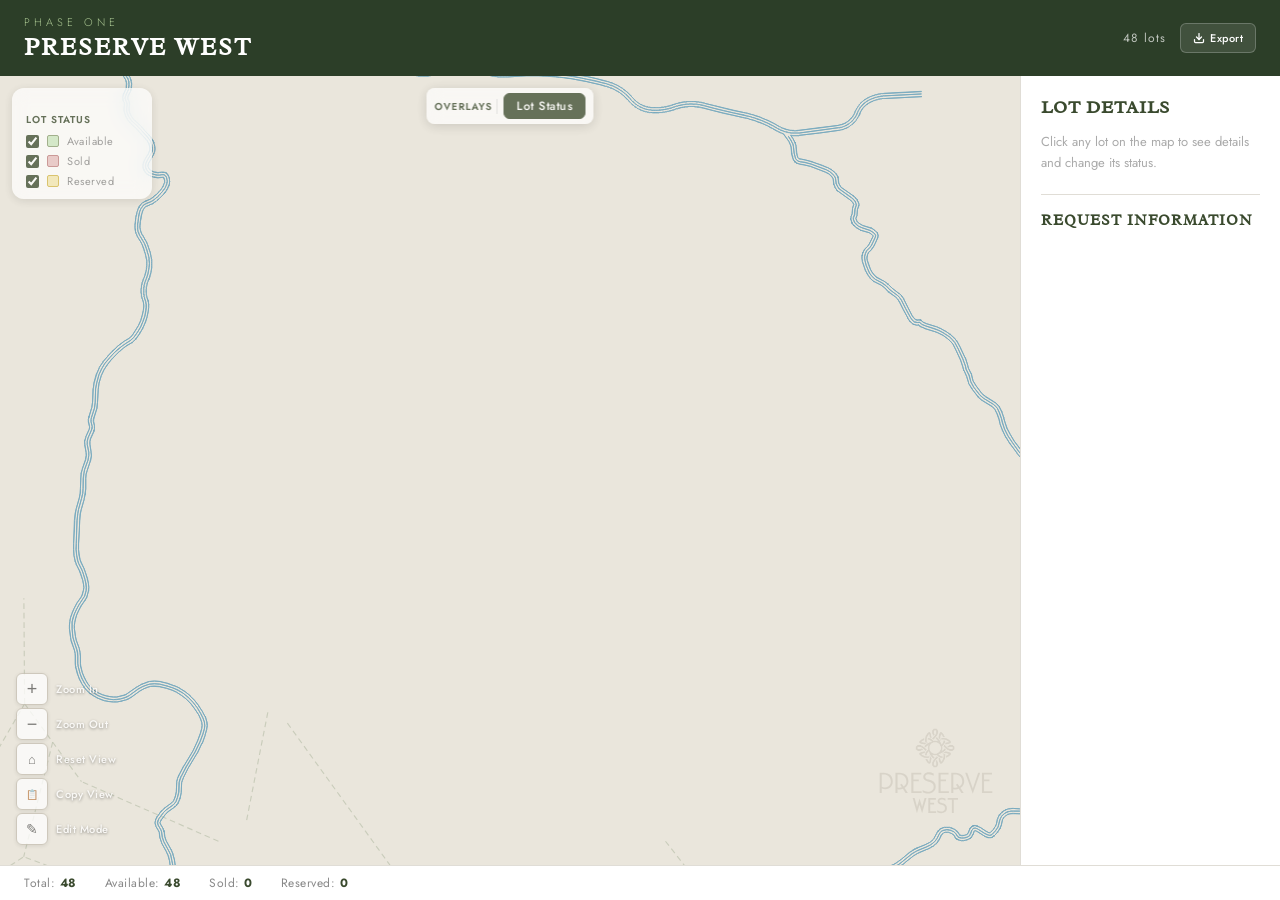
==== commit 717319f9: "Remove grainy filter effects and disable trees by default for performance - Replace feTurbulence-bas" ====
--- a/public/index.html
+++ b/public/index.html
@@ -1223,102 +1223,36 @@
      Kept here (not in tennyson-map.svg) so visual-effect logic lives with the HTML/JS. -->
 <svg id="svg-filter-defs" aria-hidden="true" xmlns="http://www.w3.org/2000/svg">
   <defs>
-    <!-- Grainy inner glow: soft-light grain overlaid on smooth blurry gradient -->
+    <!-- Smooth inner glow: warm color bleeds inward from lot edges -->
     <filter id="grainy-inner-glow" x="-20%" y="-20%" width="140%" height="140%" color-interpolation-filters="sRGB">
-      <!-- 1. Smooth inner glow: warm color bleeds inward from lot edges -->
       <feFlood flood-color="var(--glow-color)" flood-opacity="var(--glow-opacity)" result="glowColor"/>
       <feComposite in="glowColor" in2="SourceAlpha" operator="out" result="outerFill"/>
       <feGaussianBlur in="outerFill" stdDeviation="15" result="blurredOuter"/>
       <feComposite in="blurredOuter" in2="SourceAlpha" operator="in" result="innerGlow"/>
-      <!-- 2. Fractal grain: desaturated, then contrast-compressed toward 50% gray
-               so soft-light blending stays subtle (slope=0.25 → ±12.5% deviation from neutral) -->
-      <feTurbulence type="fractalNoise" baseFrequency="3" numOctaves="1" stitchTiles="stitch" result="noise"/>
-      <feColorMatrix in="noise" type="saturate" values="0" result="grainRaw"/>
-      <feComponentTransfer in="grainRaw" result="grain">
-        <feFuncR type="linear" slope="0.25" intercept="0.375"/>
-        <feFuncG type="linear" slope="0.25" intercept="0.375"/>
-        <feFuncB type="linear" slope="0.25" intercept="0.375"/>
-      </feComponentTransfer>
-      <!-- 3. Soft-light blend: grain textures the glow color without destroying the
-               smooth gradient. 50% gray = no change; brighter = lightens; darker = darkens -->
-      <feBlend in="innerGlow" in2="grain" mode="soft-light" result="texturedGlow"/>
-      <!-- 4. Threshold: determine dot positions from grain luminance + innerGlow
-               grainAlpha + 3×innerGlow − 1.0 → positive where both are high (edges + bright grain) -->
-      <feColorMatrix in="grainRaw" type="luminanceToAlpha" result="grainAlpha"/>
-      <feComposite in="grainAlpha" in2="innerGlow" operator="arithmetic"
-                   k1="0" k2="1" k3="2" k4="-0.7" result="combined"/>
-      <feComponentTransfer in="combined" result="densityMap">
-        <feFuncA type="linear" slope="2"/>
-      </feComponentTransfer>
-      <!-- 5. Clip the soft-light colored glow to the thresholded dot positions -->
-      <feComposite in="texturedGlow" in2="densityMap" operator="in" result="grainyGlow"/>
-      <!-- 6. Layer over original lot fill -->
       <feMerge>
         <feMergeNode in="SourceGraphic"/>
-        <feMergeNode in="grainyGlow"/>
+        <feMergeNode in="innerGlow"/>
       </feMerge>
     </filter>
-    <!-- Grainy inner glow overlay: same pipeline but feMerge outputs only the glow —
-         no SourceGraphic — so the element's fill is transparent and the underlying
-         layers show through. Used on open-space-glow to avoid doubling the fill. -->
+    <!-- Smooth inner glow overlay: glow only, no SourceGraphic — interior transparent.
+         Used on open-space-glow to avoid doubling the fill. -->
     <filter id="grainy-inner-glow-overlay" x="-20%" y="-20%" width="140%" height="140%" color-interpolation-filters="sRGB">
       <feFlood flood-color="var(--glow-color)" flood-opacity="var(--glow-opacity)" result="glowColor"/>
       <feComposite in="glowColor" in2="SourceAlpha" operator="out" result="outerFill"/>
       <feGaussianBlur in="outerFill" stdDeviation="15" result="blurredOuter"/>
       <feComposite in="blurredOuter" in2="SourceAlpha" operator="in" result="innerGlow"/>
-      <feTurbulence type="fractalNoise" baseFrequency="3" numOctaves="1" stitchTiles="stitch" result="noise"/>
-      <feColorMatrix in="noise" type="saturate" values="0" result="grainRaw"/>
-      <feComponentTransfer in="grainRaw" result="grain">
-        <feFuncR type="linear" slope="0.25" intercept="0.375"/>
-        <feFuncG type="linear" slope="0.25" intercept="0.375"/>
-        <feFuncB type="linear" slope="0.25" intercept="0.375"/>
-      </feComponentTransfer>
-      <feBlend in="innerGlow" in2="grain" mode="soft-light" result="texturedGlow"/>
-      <feColorMatrix in="grainRaw" type="luminanceToAlpha" result="grainAlpha"/>
-      <feComposite in="grainAlpha" in2="innerGlow" operator="arithmetic"
-                   k1="0" k2="1" k3="2" k4="-0.7" result="combined"/>
-      <feComponentTransfer in="combined" result="densityMap">
-        <feFuncA type="linear" slope="2"/>
-      </feComponentTransfer>
-      <feComposite in="texturedGlow" in2="densityMap" operator="in" result="grainyGlow"/>
-      <!-- Glow only — no SourceGraphic, so interior is transparent -->
       <feMerge>
-        <feMergeNode in="grainyGlow"/>
+        <feMergeNode in="innerGlow"/>
       </feMerge>
     </filter>
-    <!-- Grainy outer glow for lot labels: halo around glyph edges, bleeds outward -->
+    <!-- Smooth outer glow for lot labels: halo around glyph edges, bleeds outward -->
     <filter id="grainy-outer-glow-label" x="-80%" y="-80%" width="260%" height="260%" color-interpolation-filters="sRGB">
-      <!-- 1. Blur glyph alpha outward to form the glow shape, cut with raw SourceAlpha
-               so the glow starts right at the glyph edges (no dilation gap) -->
       <feGaussianBlur in="SourceAlpha" stdDeviation="8" result="blurredOuter"/>
-      <!-- 2. Fill with glow color clipped to the blurred region -->
       <feFlood flood-color="#d8ecc0" flood-opacity="0.95" result="glowColor"/>
       <feComposite in="glowColor" in2="blurredOuter" operator="in" result="smoothGlow"/>
-      <!-- 3. Subtract original glyph alpha so glow only shows outside the letterforms -->
       <feComposite in="smoothGlow" in2="SourceAlpha" operator="out" result="outerGlow"/>
-      <!-- 4. Fractal grain (same recipe as inner glow) -->
-      <feTurbulence type="fractalNoise" baseFrequency="3" numOctaves="1" stitchTiles="stitch" result="noise"/>
-      <feColorMatrix in="noise" type="saturate" values="0" result="grainRaw"/>
-      <feComponentTransfer in="grainRaw" result="grain">
-        <feFuncR type="linear" slope="0.25" intercept="0.375"/>
-        <feFuncG type="linear" slope="0.25" intercept="0.375"/>
-        <feFuncB type="linear" slope="0.25" intercept="0.375"/>
-      </feComponentTransfer>
-      <!-- 5. Soft-light blend grain onto the outer glow -->
-      <feBlend in="outerGlow" in2="grain" mode="soft-light" result="texturedGlow"/>
-      <!-- 6. Threshold dot positions: grain + outerGlow alpha — same formula as inner glow
-               grainAlpha + 2×outerGlow − 0.5 → fires densely near text edges, sparsely far out -->
-      <feColorMatrix in="grainRaw" type="luminanceToAlpha" result="grainAlpha"/>
-      <feComposite in="grainAlpha" in2="outerGlow" operator="arithmetic"
-                   k1="0" k2="1" k3="2" k4="-0.5" result="combined"/>
-      <feComponentTransfer in="combined" result="densityMap">
-        <feFuncA type="linear" slope="2"/>
-      </feComponentTransfer>
-      <!-- 7. Clip soft-light glow to dot positions -->
-      <feComposite in="texturedGlow" in2="densityMap" operator="in" result="grainyGlow"/>
-      <!-- 6. Layer glow behind source graphic -->
       <feMerge>
-        <feMergeNode in="grainyGlow"/>
+        <feMergeNode in="outerGlow"/>
         <feMergeNode in="SourceGraphic"/>
       </feMerge>
     </filter>
@@ -1588,7 +1522,7 @@
   roadScaleMin: 0.7,       // minimum scale multiplier applied at roadFalloffInner and closer
   roadPushMargin: 5,       // SVG units to offset trees pushed off road polygons
 };
-let treesVisible = true;
+let treesVisible = false;
 let treeEdgePickMode = false;
 let EXCLUDED_TREE_EDGES = new Set();
 let SPARSE_TREE_EDGES = new Set();
@@ -2137,7 +2071,11 @@
   treesVisible = !treesVisible;
   document.getElementById('btn-ov-trees').classList.toggle('active', treesVisible);
   const layer = document.getElementById('tree-layer');
-  if (layer) layer.style.display = treesVisible ? '' : 'none';
+  if (layer) {
+    layer.style.display = treesVisible ? '' : 'none';
+  } else if (treesVisible) {
+    injectTreeLayer(); // lazy-build on first enable
+  }
 }
 
 // ── Populate SVG lot labels from CSV rows ─────────────────────────
@@ -2233,7 +2171,7 @@
   init();
   injectStrokeLayer();
   loadExcludedEdges();
-  await injectTreeLayer();
+  if (treesVisible) await injectTreeLayer();
   initEditHandlers();
   captureOrigLabelTransforms();
   restoreFromURL();
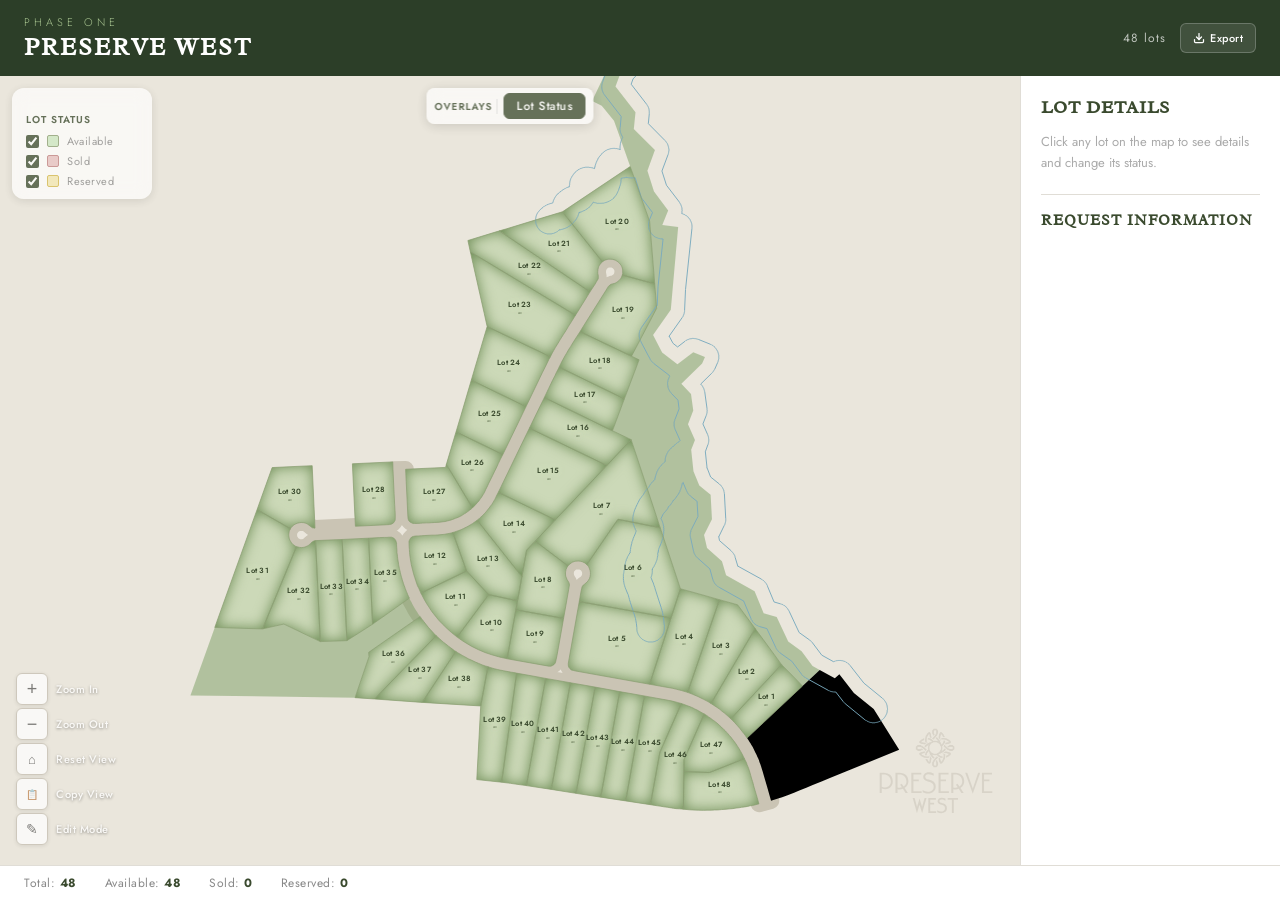
==== commit 4f099341: "Add polygon label/delete tool, clean SVG to semantic elements - Edit mode: new Label Polygons tool (" ====
--- a/public/index.html
+++ b/public/index.html
@@ -282,7 +282,35 @@
 
   /* ── Edit mode UI buttons (HTML context only) ───────────────────── */
   #pick-elem-btn.active { background: #5a3a8e; border-color: #5a3a8e; color: #fff; }
+  #btn-poly-label.active { background: #5a3a8e; border-color: #5a3a8e; color: #fff; }
   #edit-btn.active { background: #3a4a2e; border-color: #3a4a2e; color: #fff; }
+
+  /* Polygon label panel */
+  #poly-label-panel {
+    display: none;
+    position: fixed;
+    width: 260px;
+    background: rgba(255,255,255,0.97);
+    border-radius: 8px;
+    padding: 12px 14px;
+    box-shadow: 0 2px 16px rgba(0,0,0,0.2);
+    font-family: 'Jost', sans-serif;
+    font-size: 11px;
+    z-index: 30;
+    flex-direction: column;
+    gap: 6px;
+  }
+  #poly-label-panel.open { display: flex; }
+
+  /* Highlight any shape in label mode */
+  #map-svg.poly-label-mode *:not(svg):not(g):not(text):not(tspan):not(defs):not(filter):not(feBlend):not(feComposite):not(feGaussianBlur):not(feTurbulence):not(feColorMatrix):not(feOffset):not(feMerge):not(feMergeNode):hover {
+    cursor: crosshair !important;
+    opacity: 0.75;
+    outline: 2px solid #5a3a8e;
+    outline-offset: -1px;
+  }
+
+  #btn-undo:disabled { opacity: 0.4; cursor: default; }
 
   #edit-tools {
     display: none;
@@ -1300,6 +1328,9 @@
       <button class="edit-tool-btn" onclick="openCSSEditor()">Edit Map CSS</button>
       <button class="edit-tool-btn" onclick="openElemPanel()">&#9776; Elements</button>
       <button class="edit-tool-btn" onclick="resetAllLabels()">Reset Label Positions</button>
+      <button class="edit-tool-btn" id="btn-tree-edges" onclick="toggleTreeEdgePick()" style="display:none">&#127795; Tree Edges</button>
+      <button class="edit-tool-btn" id="btn-poly-label" onclick="togglePolyLabelMode()" style="display:none">&#11041; Label Polygons</button>
+      <button class="edit-tool-btn" id="btn-undo" onclick="polyLabelUndo()" style="display:none" disabled>&#8617; Undo</button>
       <button class="edit-tool-btn primary" onclick="copyEditChanges()">Copy Changes</button>
       <button class="edit-tool-btn primary" id="save-files-btn" onclick="saveToFiles()" style="display:none">Save to Files</button>
     </div>
@@ -1349,6 +1380,42 @@
       </div>
     </div>
 
+    <!-- Polygon label/delete panel -->
+    <div id="poly-label-panel">
+      <div class="popover-header">
+        <span class="popover-tag" id="pll-elem-tag">polygon</span>
+        <button class="popover-close" onclick="closePolyLabelPanel()">&times;</button>
+      </div>
+      <div class="elem-field-row">
+        <label class="elem-field-lbl">Type</label>
+        <select id="pll-type" class="elem-field-input" onchange="pllTypeChange()">
+          <option value="lot">Lot</option>
+          <option value="open-space">Open Space</option>
+          <option value="stream-tob">River / Stream</option>
+          <option value="road-fill">Road</option>
+          <option value="easement">Easement</option>
+          <option value="__custom__">Custom…</option>
+        </select>
+      </div>
+      <div class="elem-field-row" id="pll-custom-row" style="display:none">
+        <label class="elem-field-lbl">Custom</label>
+        <input id="pll-custom" class="elem-field-input" type="text" placeholder="css-class-name">
+      </div>
+      <div class="elem-field-row">
+        <label class="elem-field-lbl">ID</label>
+        <input id="pll-id" class="elem-field-input" type="text" placeholder="e.g. 1, A, OS-1">
+      </div>
+      <div class="elem-field-row">
+        <label class="elem-field-lbl">Label</label>
+        <input id="pll-label" class="elem-field-input" type="text" placeholder="(optional — falls back to ID)">
+      </div>
+      <div class="panel-actions" style="gap:4px">
+        <button class="edit-tool-btn" onclick="closePolyLabelPanel()">Cancel</button>
+        <button class="edit-tool-btn" style="color:#b00;border-color:#d99" onclick="polyLabelDelete()">Delete</button>
+        <button class="edit-tool-btn primary" onclick="polyLabelSave()">Save</button>
+      </div>
+    </div>
+
     <!-- Color picker popup -->
     <div id="color-picker-popup">
       <canvas id="cp-gradient" width="196" height="148"></canvas>
@@ -1495,12 +1562,16 @@
 let lotStatusOverlay = true;
 let easementsVisible = false;
 let selectedId = null, currentFilter = 'all';
-let scale = 1.2009865115336706, panX = -99.12704415773533, panY = -109.15939821558845, isPanning = false, startPX, startPY;
+let scale = 0.5980731008038331, panX = -205.02230403317367, panY = -1071.7678184392619, isPanning = false, startPX, startPY;
 let _zoomAnimating = false, _zoomAnimStart = null;
 let _zoomFrom = {}, _zoomTo = {};
 let editMode = false, stylePickerMode = false, labelOffsets = {}, _lastRows = [], elemOverrides = {}, _classOverrides = {};
 let _drag = null;
 let _vertexDrag = null, _vertexLayer = null, _vertexEditTarget = null, _vertexDblClick = null;
+let polyLabelMode = false;
+let _polyLabelTarget = null;
+const _undoStack = [];
+const _UNDO_MAX = 50;
 const ZOOM_ANIM_MS = 260;
 const TREE_CONFIG = {
   enabled: true,
@@ -2067,6 +2138,121 @@
   else { const l = document.getElementById('tree-edge-pick-layer'); if (l) l.remove(); }
 }
 
+// ── Polygon label tool ─────────────────────────────────────────────
+
+function togglePolyLabelMode() {
+  polyLabelMode = !polyLabelMode;
+  document.getElementById('btn-poly-label').classList.toggle('active', polyLabelMode);
+  document.getElementById('map-svg').classList.toggle('poly-label-mode', polyLabelMode);
+  if (!polyLabelMode) closePolyLabelPanel();
+}
+
+function openPolyLabelPanel(el, clientX, clientY) {
+  _polyLabelTarget = el;
+
+  const tag = el.tagName.toLowerCase();
+  document.getElementById('pll-elem-tag').textContent = '<' + tag + '>';
+  document.getElementById('pll-id').value = el.id || '';
+  document.getElementById('pll-label').value = el.dataset.label || '';
+
+  const existingType = el.dataset.type || '';
+  const knownTypes = ['lot','open-space','stream-tob','road-fill','easement'];
+  const sel = document.getElementById('pll-type');
+  if (knownTypes.includes(existingType)) {
+    sel.value = existingType;
+  } else if (existingType) {
+    sel.value = '__custom__';
+    document.getElementById('pll-custom').value = existingType;
+  } else {
+    sel.value = 'lot';
+  }
+  pllTypeChange();
+
+  const pw = 270, ph = 260;
+  let left = clientX + 14;
+  let top  = clientY - 20;
+  if (left + pw > window.innerWidth  - 8) left = clientX - pw - 14;
+  if (top  + ph > window.innerHeight - 8) top  = window.innerHeight - ph - 8;
+  const panel = document.getElementById('poly-label-panel');
+  panel.style.left = left + 'px';
+  panel.style.top  = Math.max(8, top) + 'px';
+  panel.classList.add('open');
+  document.getElementById('pll-id').focus();
+}
+
+function closePolyLabelPanel() {
+  document.getElementById('poly-label-panel').classList.remove('open');
+  _polyLabelTarget = null;
+}
+
+function pllTypeChange() {
+  const val = document.getElementById('pll-type').value;
+  document.getElementById('pll-custom-row').style.display = val === '__custom__' ? '' : 'none';
+}
+
+function _pllSnapshot(el) {
+  return {
+    id:        el.id,
+    className: el.className && el.className.baseVal !== undefined
+               ? el.className.baseVal : (el.getAttribute('class') || ''),
+    dataType:  el.dataset.type  || '',
+    dataLabel: el.dataset.label || '',
+  };
+}
+
+function _pllPushUndo(action) {
+  _undoStack.push(action);
+  if (_undoStack.length > _UNDO_MAX) _undoStack.shift();
+  document.getElementById('btn-undo').disabled = false;
+}
+
+function polyLabelSave() {
+  if (!_polyLabelTarget) return;
+  const el = _polyLabelTarget;
+  const before = _pllSnapshot(el);
+
+  const sel     = document.getElementById('pll-type').value;
+  const typeVal = sel === '__custom__'
+    ? document.getElementById('pll-custom').value.trim()
+    : sel;
+  const idVal    = document.getElementById('pll-id').value.trim();
+  const labelVal = document.getElementById('pll-label').value.trim();
+
+  if (idVal) el.id = idVal;
+  if (typeVal) el.dataset.type = typeVal; else delete el.dataset.type;
+  if (labelVal) el.dataset.label = labelVal; else delete el.dataset.label;
+
+  _pllPushUndo({ op: 'label', el, before, after: _pllSnapshot(el) });
+  closePolyLabelPanel();
+}
+
+function polyLabelDelete() {
+  if (!_polyLabelTarget) return;
+  const el     = _polyLabelTarget;
+  const parent = el.parentNode;
+  const next   = el.nextSibling;
+  _pllPushUndo({ op: 'delete', el, parent, next });
+  el.remove();
+  closePolyLabelPanel();
+}
+
+function polyLabelUndo() {
+  if (!_undoStack.length) return;
+  const action = _undoStack.pop();
+  if (action.op === 'label') {
+    const { el, before } = action;
+    el.id = before.id;
+    if (el.className && el.className.baseVal !== undefined)
+      el.className.baseVal = before.className;
+    else el.setAttribute('class', before.className);
+    if (before.dataType)  el.dataset.type  = before.dataType;  else delete el.dataset.type;
+    if (before.dataLabel) el.dataset.label = before.dataLabel; else delete el.dataset.label;
+  } else if (action.op === 'delete') {
+    action.parent.insertBefore(action.el, action.next);
+  }
+  document.getElementById('btn-undo').disabled = _undoStack.length === 0;
+}
+
 function toggleTreeOverlay() {
   treesVisible = !treesVisible;
   document.getElementById('btn-ov-trees').classList.toggle('active', treesVisible);
@@ -2607,7 +2793,9 @@
   svg.classList.toggle('edit-mode', editMode);
   btn.classList.toggle('active', editMode);
   panel.classList.toggle('open', editMode);
-  document.getElementById('btn-tree-edges').style.display = editMode ? '' : 'none';
+  ['btn-tree-edges', 'btn-poly-label', 'btn-undo'].forEach(id => {
+    document.getElementById(id).style.display = editMode ? '' : 'none';
+  });
   if (!editMode) {
     closeCSSEditor();
     closeElemStylePopover();
@@ -2616,6 +2804,8 @@
     _epSetSelected(null);
     if (stylePickerMode) toggleStylePicker();
     if (treeEdgePickMode) toggleTreeEdgePick();
+    closePolyLabelPanel();
+    if (polyLabelMode) togglePolyLabelMode();
   }
 }
 
@@ -2709,6 +2899,16 @@
     if (_drag.key) labelOffsets[_drag.key] = { cx, cy };
     _drag.g.classList.remove('dragging');
     _drag = null;
+  });
+
+  // Polygon label mode: click any polygon or path to open labeler
+  svgEl.addEventListener('click', e => {
+    if (!editMode || !polyLabelMode) return;
+    const el = e.target;
+    const _noSelect = new Set(['svg','g','text','tspan','defs','filter','feBlend','feComposite','feGaussianBlur','feTurbulence','feColorMatrix','feOffset','feMerge','feMergeNode']);
+    if (_noSelect.has(el.tagName)) return;
+    e.stopPropagation();
+    openPolyLabelPanel(el, e.clientX, e.clientY);
   });
 
   // Shift+click or style picker → open element style editor
